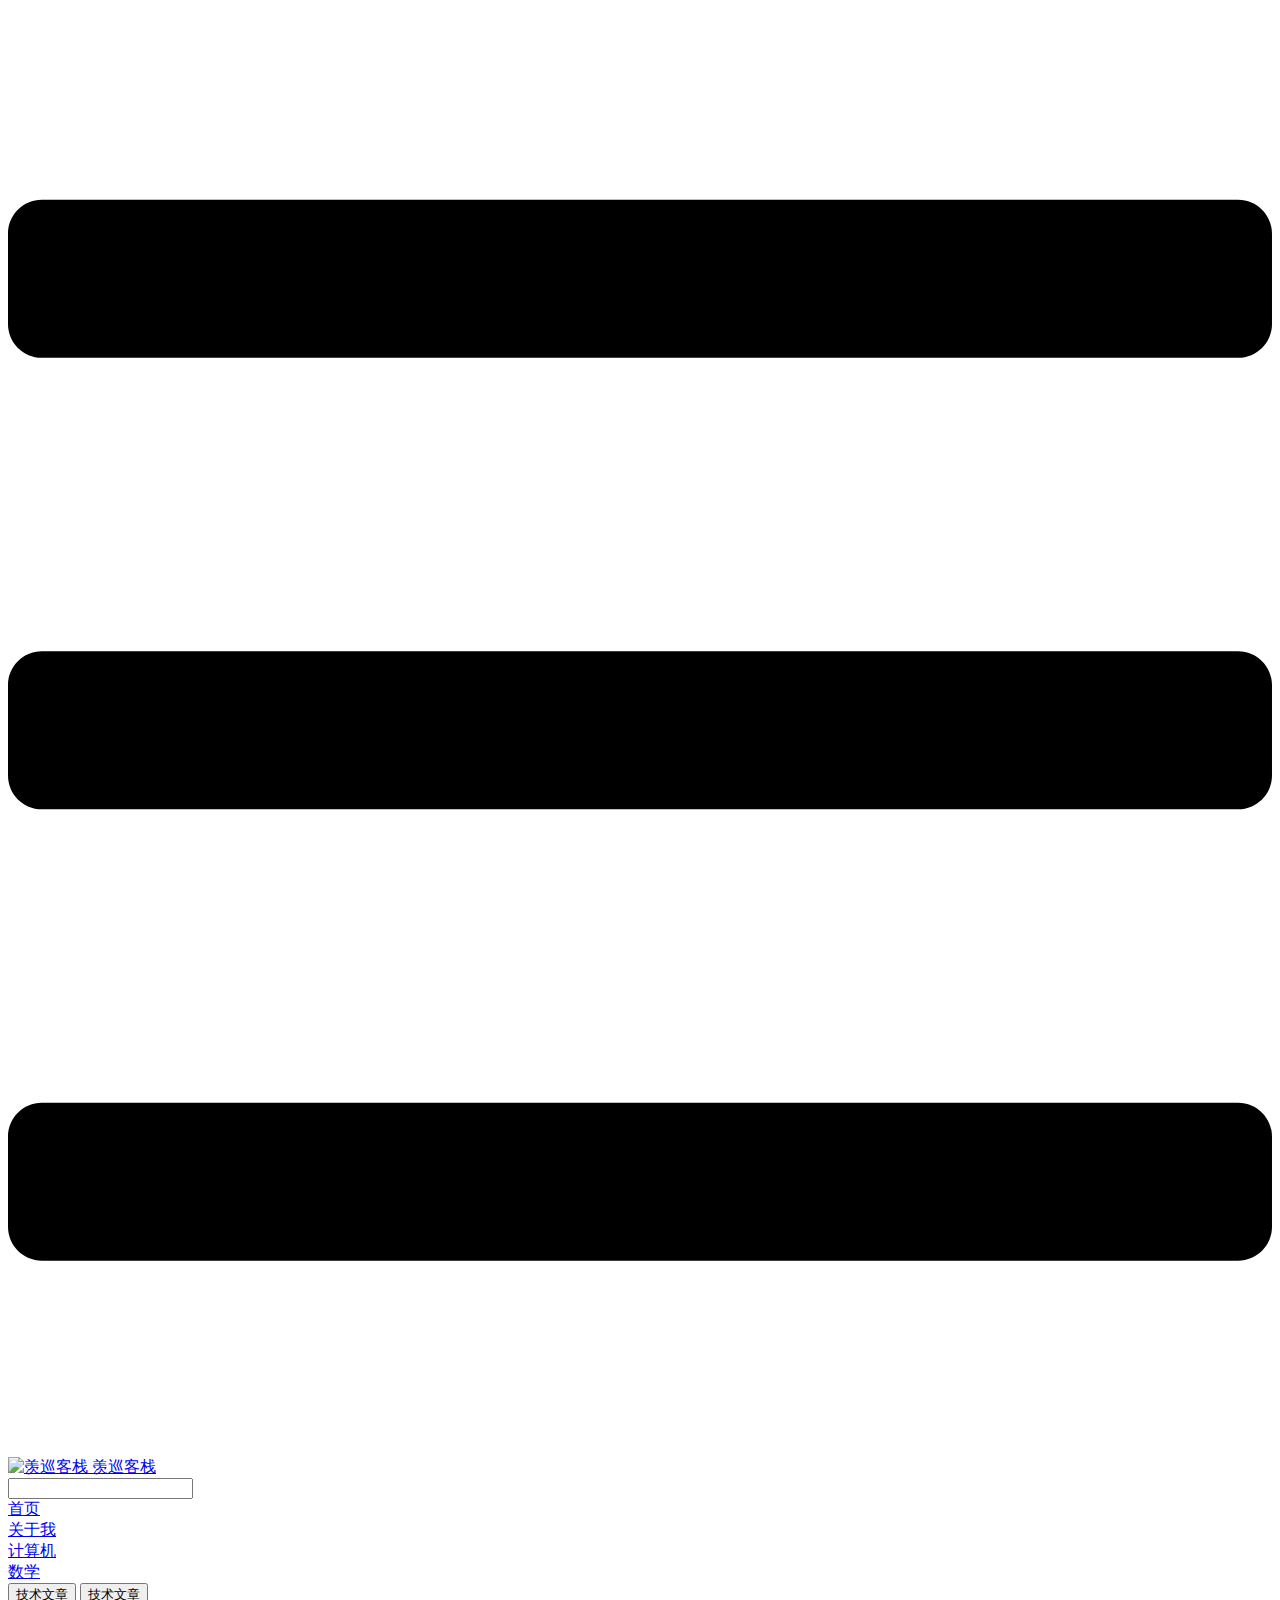
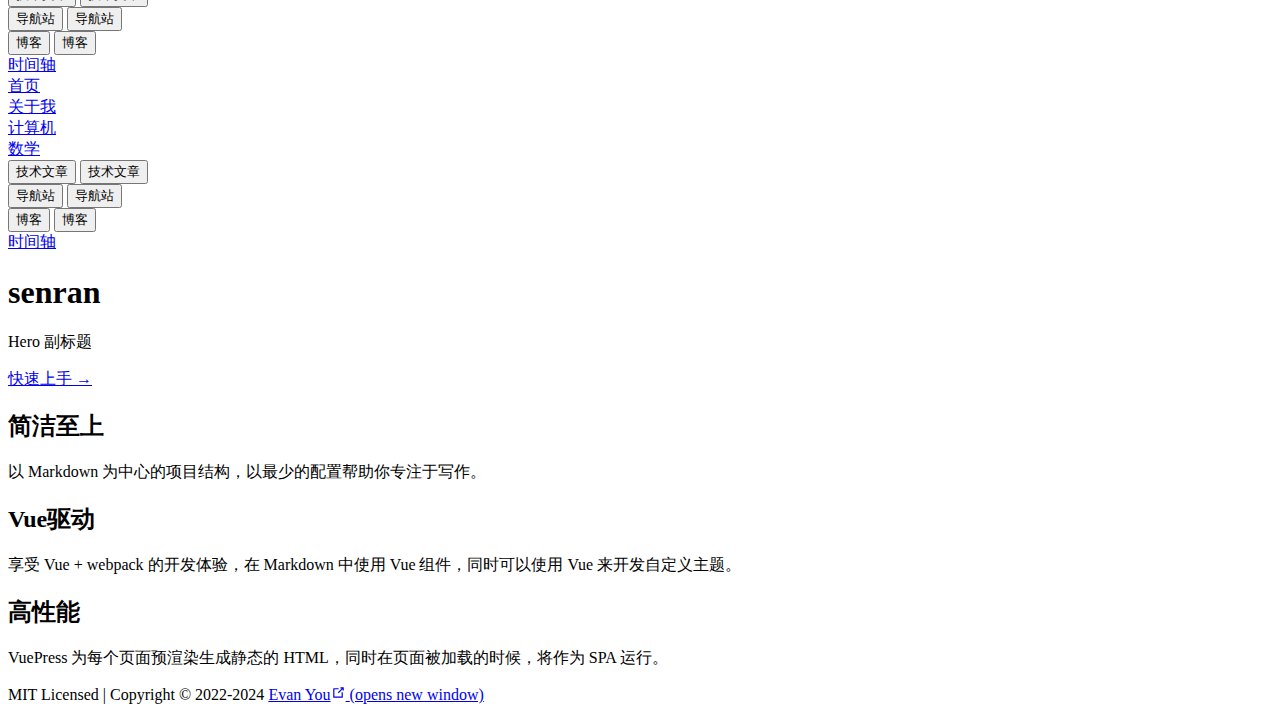
==== index.html @ 074d1aeb "deploy" ====
<!DOCTYPE html>
<html lang="en-US">
  <head>
    <meta charset="utf-8">
    <meta name="viewport" content="width=device-width,initial-scale=1">
    <title>羡巡客栈</title>
    <meta name="generator" content="VuePress 1.9.10">
    <link rel="icon" href="/github.io/assets/img/favicon_io/favicon.ico">
    <link rel="manifest" href="/github.io/manifest.json">
    <link rel="apple-touch-icon" href="/github.io/icons/apple-touch-icon-152x152.png">
    <link rel="mask-icon" href="/github.io/icons/safari-pinned-tab.svg" color="#3eaf7c">
    <link rel="stylesheet" href="/github.io/css/style.css">
    <script charset="utf-8" src="/github.io/js/custom.js"></script>
    <link rel="stylesheet" href="https://at.alicdn.com/t/font_3077305_pt8umhrn4k9.css">
    <meta name="description" content="想法+实践=梦想">
    <meta name="author" content="senran">
    <meta name="keywords" content="vuepress介绍，vuepress说明，senran">
    <meta name="theme-color" content="#3eaf7c">
    <meta name="apple-mobile-web-app-capable" content="yes">
    <meta name="apple-mobile-web-app-status-bar-style" content="black">
    <meta name="msapplication-TileImage" content="/icons/msapplication-icon-144x144.png">
    <meta name="msapplication-TileColor" content="#000000">
    <meta name="viewport" content="width=device-width,initial-scale=1,user-scalable=no">
    <meta name="robots" content="all">
    <meta name="referrer" content="no-referrer-when-downgrade">
    
    <link rel="preload" href="/github.io/assets/css/0.styles.cc2ab793.css" as="style"><link rel="preload" href="/github.io/assets/js/app.bc163c33.js" as="script"><link rel="preload" href="/github.io/assets/js/8.e7d0b915.js" as="script"><link rel="preload" href="/github.io/assets/js/1.a5b7b27f.js" as="script"><link rel="preload" href="/github.io/assets/js/27.82509093.js" as="script"><link rel="preload" href="/github.io/assets/js/25.697cf7aa.js" as="script"><link rel="preload" href="/github.io/assets/js/22.1df4690d.js" as="script"><link rel="prefetch" href="/github.io/assets/js/11.1f1179e9.js"><link rel="prefetch" href="/github.io/assets/js/12.f9e47bc9.js"><link rel="prefetch" href="/github.io/assets/js/13.b9829312.js"><link rel="prefetch" href="/github.io/assets/js/14.2f66d271.js"><link rel="prefetch" href="/github.io/assets/js/15.86ec0a88.js"><link rel="prefetch" href="/github.io/assets/js/16.124a600a.js"><link rel="prefetch" href="/github.io/assets/js/17.8614f9c8.js"><link rel="prefetch" href="/github.io/assets/js/18.0f2661f6.js"><link rel="prefetch" href="/github.io/assets/js/19.1ed563ff.js"><link rel="prefetch" href="/github.io/assets/js/2.1e46ec91.js"><link rel="prefetch" href="/github.io/assets/js/20.d0ca984a.js"><link rel="prefetch" href="/github.io/assets/js/21.fdb59f5f.js"><link rel="prefetch" href="/github.io/assets/js/23.8079ddb6.js"><link rel="prefetch" href="/github.io/assets/js/24.8234a7ae.js"><link rel="prefetch" href="/github.io/assets/js/26.6a10f5b2.js"><link rel="prefetch" href="/github.io/assets/js/28.c4aca446.js"><link rel="prefetch" href="/github.io/assets/js/29.db655d9f.js"><link rel="prefetch" href="/github.io/assets/js/3.d9f5cb60.js"><link rel="prefetch" href="/github.io/assets/js/30.2cf88f4c.js"><link rel="prefetch" href="/github.io/assets/js/31.5026041e.js"><link rel="prefetch" href="/github.io/assets/js/32.4d660c3e.js"><link rel="prefetch" href="/github.io/assets/js/33.0dd9fcd8.js"><link rel="prefetch" href="/github.io/assets/js/34.bd7bdc65.js"><link rel="prefetch" href="/github.io/assets/js/35.dd47c357.js"><link rel="prefetch" href="/github.io/assets/js/36.0baf9084.js"><link rel="prefetch" href="/github.io/assets/js/37.48ee9a91.js"><link rel="prefetch" href="/github.io/assets/js/4.af81d99d.js"><link rel="prefetch" href="/github.io/assets/js/5.fae6a00d.js"><link rel="prefetch" href="/github.io/assets/js/6.eb2a9840.js"><link rel="prefetch" href="/github.io/assets/js/7.b9dd6dac.js"><link rel="prefetch" href="/github.io/assets/js/vendors~docsearch.72eb81cf.js">
    <link rel="stylesheet" href="/github.io/assets/css/0.styles.cc2ab793.css">
  </head>
  <body>
    <div id="app" data-server-rendered="true"><div class="theme-container no-sidebar"><header class="navbar"><div class="sidebar-button"><svg xmlns="http://www.w3.org/2000/svg" aria-hidden="true" role="img" viewBox="0 0 448 512" class="icon"><path fill="currentColor" d="M436 124H12c-6.627 0-12-5.373-12-12V80c0-6.627 5.373-12 12-12h424c6.627 0 12 5.373 12 12v32c0 6.627-5.373 12-12 12zm0 160H12c-6.627 0-12-5.373-12-12v-32c0-6.627 5.373-12 12-12h424c6.627 0 12 5.373 12 12v32c0 6.627-5.373 12-12 12zm0 160H12c-6.627 0-12-5.373-12-12v-32c0-6.627 5.373-12 12-12h424c6.627 0 12 5.373 12 12v32c0 6.627-5.373 12-12 12z"></path></svg></div> <a href="/github.io/" aria-current="page" class="home-link router-link-exact-active router-link-active"><img src="/github.io/assets/img/logo3.png" alt="羡巡客栈" class="logo"> <span class="site-name can-hide">羡巡客栈</span></a> <div class="links"><div class="search-box"><input aria-label="Search" autocomplete="off" spellcheck="false" value=""> <!----></div> <nav class="nav-links can-hide"><div class="nav-item"><a href="/github.io/" aria-current="page" class="nav-link router-link-exact-active router-link-active">
  首页
</a></div><div class="nav-item"><a href="/github.io/gyw/" class="nav-link">
  关于我
</a></div><div class="nav-item"><a href="/github.io/about/" class="nav-link">
  计算机
</a></div><div class="nav-item"><a href="/github.io/about2/" class="nav-link">
  数学
</a></div><div class="nav-item"><div class="dropdown-wrapper"><button type="button" aria-label="技术文章" class="dropdown-title"><span class="title">技术文章</span> <span class="arrow down"></span></button> <button type="button" aria-label="技术文章" class="mobile-dropdown-title"><span class="title">技术文章</span> <span class="arrow right"></span></button> <ul class="nav-dropdown" style="display:none;"><li class="dropdown-item"><h4>
          博客插件
        </h4> <ul class="dropdown-subitem-wrapper"><li class="dropdown-subitem"><a href="/github.io/技术文章/博客插件/插件文章/" class="nav-link">
  用插件装饰你的博客
</a></li><li class="dropdown-subitem"><a href="/github.io/about/" class="nav-link">
  Guide
</a></li></ul></li><li class="dropdown-item"><h4>
          建站指南
        </h4> <ul class="dropdown-subitem-wrapper"><li class="dropdown-subitem"><a href="/github.io/技术文章/建站指南/pl/" class="nav-link">
  评论
</a></li><li class="dropdown-subitem"><a href="/github.io/技术文章/建站指南/senran03/" class="nav-link">
  建站教程
</a></li></ul></li></ul></div></div><div class="nav-item"><div class="dropdown-wrapper"><button type="button" aria-label="导航站" class="dropdown-title"><span class="title">导航站</span> <span class="arrow down"></span></button> <button type="button" aria-label="导航站" class="mobile-dropdown-title"><span class="title">导航站</span> <span class="arrow right"></span></button> <ul class="nav-dropdown" style="display:none;"><li class="dropdown-item"><!----> <a href="/github.io/导航站/guide/" class="nav-link">
  导航1
</a></li><li class="dropdown-item"><!----> <a href="/github.io/导航站/导航2/" class="nav-link">
  导航2
</a></li></ul></div></div><div class="nav-item"><div class="dropdown-wrapper"><button type="button" aria-label="博客" class="dropdown-title"><span class="title">博客</span> <span class="arrow down"></span></button> <button type="button" aria-label="博客" class="mobile-dropdown-title"><span class="title">博客</span> <span class="arrow right"></span></button> <ul class="nav-dropdown" style="display:none;"><li class="dropdown-item"><!----> <a href="https://qm.qq.com/cgi-bin/qm/qr?k=V9hnXP0RBAjdSstL4jLnvPbcIppuTJ4R&amp;noverify=0&amp;personal_qrcode_source=3" target="_blank" rel="noopener noreferrer" class="nav-link external">
  腾讯
  <span><svg xmlns="http://www.w3.org/2000/svg" aria-hidden="true" focusable="false" x="0px" y="0px" viewBox="0 0 100 100" width="15" height="15" class="icon outbound"><path fill="currentColor" d="M18.8,85.1h56l0,0c2.2,0,4-1.8,4-4v-32h-8v28h-48v-48h28v-8h-32l0,0c-2.2,0-4,1.8-4,4v56C14.8,83.3,16.6,85.1,18.8,85.1z"></path> <polygon fill="currentColor" points="45.7,48.7 51.3,54.3 77.2,28.5 77.2,37.2 85.2,37.2 85.2,14.9 62.8,14.9 62.8,22.9 71.5,22.9"></polygon></svg> <span class="sr-only">(opens new window)</span></span></a></li><li class="dropdown-item"><!----> <a href="https://space.bilibili.com/403886936?spm_id_from=333.337.0.0" target="_blank" rel="noopener noreferrer" class="nav-link external">
  B站
  <span><svg xmlns="http://www.w3.org/2000/svg" aria-hidden="true" focusable="false" x="0px" y="0px" viewBox="0 0 100 100" width="15" height="15" class="icon outbound"><path fill="currentColor" d="M18.8,85.1h56l0,0c2.2,0,4-1.8,4-4v-32h-8v28h-48v-48h28v-8h-32l0,0c-2.2,0-4,1.8-4,4v56C14.8,83.3,16.6,85.1,18.8,85.1z"></path> <polygon fill="currentColor" points="45.7,48.7 51.3,54.3 77.2,28.5 77.2,37.2 85.2,37.2 85.2,14.9 62.8,14.9 62.8,22.9 71.5,22.9"></polygon></svg> <span class="sr-only">(opens new window)</span></span></a></li><li class="dropdown-item"><!----> <a href="https://senran110.github.io/" target="_blank" rel="noopener noreferrer" class="nav-link external">
  羡巡客栈主页
  <span><svg xmlns="http://www.w3.org/2000/svg" aria-hidden="true" focusable="false" x="0px" y="0px" viewBox="0 0 100 100" width="15" height="15" class="icon outbound"><path fill="currentColor" d="M18.8,85.1h56l0,0c2.2,0,4-1.8,4-4v-32h-8v28h-48v-48h28v-8h-32l0,0c-2.2,0-4,1.8-4,4v56C14.8,83.3,16.6,85.1,18.8,85.1z"></path> <polygon fill="currentColor" points="45.7,48.7 51.3,54.3 77.2,28.5 77.2,37.2 85.2,37.2 85.2,14.9 62.8,14.9 62.8,22.9 71.5,22.9"></polygon></svg> <span class="sr-only">(opens new window)</span></span></a></li></ul></div></div><div class="nav-item"><a href="/github.io/timeline/" class="nav-link">
  时间轴
</a></div> <!----></nav></div></header> <div class="sidebar-mask"></div> <aside class="sidebar"><nav class="nav-links"><div class="nav-item"><a href="/github.io/" aria-current="page" class="nav-link router-link-exact-active router-link-active">
  首页
</a></div><div class="nav-item"><a href="/github.io/gyw/" class="nav-link">
  关于我
</a></div><div class="nav-item"><a href="/github.io/about/" class="nav-link">
  计算机
</a></div><div class="nav-item"><a href="/github.io/about2/" class="nav-link">
  数学
</a></div><div class="nav-item"><div class="dropdown-wrapper"><button type="button" aria-label="技术文章" class="dropdown-title"><span class="title">技术文章</span> <span class="arrow down"></span></button> <button type="button" aria-label="技术文章" class="mobile-dropdown-title"><span class="title">技术文章</span> <span class="arrow right"></span></button> <ul class="nav-dropdown" style="display:none;"><li class="dropdown-item"><h4>
          博客插件
        </h4> <ul class="dropdown-subitem-wrapper"><li class="dropdown-subitem"><a href="/github.io/技术文章/博客插件/插件文章/" class="nav-link">
  用插件装饰你的博客
</a></li><li class="dropdown-subitem"><a href="/github.io/about/" class="nav-link">
  Guide
</a></li></ul></li><li class="dropdown-item"><h4>
          建站指南
        </h4> <ul class="dropdown-subitem-wrapper"><li class="dropdown-subitem"><a href="/github.io/技术文章/建站指南/pl/" class="nav-link">
  评论
</a></li><li class="dropdown-subitem"><a href="/github.io/技术文章/建站指南/senran03/" class="nav-link">
  建站教程
</a></li></ul></li></ul></div></div><div class="nav-item"><div class="dropdown-wrapper"><button type="button" aria-label="导航站" class="dropdown-title"><span class="title">导航站</span> <span class="arrow down"></span></button> <button type="button" aria-label="导航站" class="mobile-dropdown-title"><span class="title">导航站</span> <span class="arrow right"></span></button> <ul class="nav-dropdown" style="display:none;"><li class="dropdown-item"><!----> <a href="/github.io/导航站/guide/" class="nav-link">
  导航1
</a></li><li class="dropdown-item"><!----> <a href="/github.io/导航站/导航2/" class="nav-link">
  导航2
</a></li></ul></div></div><div class="nav-item"><div class="dropdown-wrapper"><button type="button" aria-label="博客" class="dropdown-title"><span class="title">博客</span> <span class="arrow down"></span></button> <button type="button" aria-label="博客" class="mobile-dropdown-title"><span class="title">博客</span> <span class="arrow right"></span></button> <ul class="nav-dropdown" style="display:none;"><li class="dropdown-item"><!----> <a href="https://qm.qq.com/cgi-bin/qm/qr?k=V9hnXP0RBAjdSstL4jLnvPbcIppuTJ4R&amp;noverify=0&amp;personal_qrcode_source=3" target="_blank" rel="noopener noreferrer" class="nav-link external">
  腾讯
  <span><svg xmlns="http://www.w3.org/2000/svg" aria-hidden="true" focusable="false" x="0px" y="0px" viewBox="0 0 100 100" width="15" height="15" class="icon outbound"><path fill="currentColor" d="M18.8,85.1h56l0,0c2.2,0,4-1.8,4-4v-32h-8v28h-48v-48h28v-8h-32l0,0c-2.2,0-4,1.8-4,4v56C14.8,83.3,16.6,85.1,18.8,85.1z"></path> <polygon fill="currentColor" points="45.7,48.7 51.3,54.3 77.2,28.5 77.2,37.2 85.2,37.2 85.2,14.9 62.8,14.9 62.8,22.9 71.5,22.9"></polygon></svg> <span class="sr-only">(opens new window)</span></span></a></li><li class="dropdown-item"><!----> <a href="https://space.bilibili.com/403886936?spm_id_from=333.337.0.0" target="_blank" rel="noopener noreferrer" class="nav-link external">
  B站
  <span><svg xmlns="http://www.w3.org/2000/svg" aria-hidden="true" focusable="false" x="0px" y="0px" viewBox="0 0 100 100" width="15" height="15" class="icon outbound"><path fill="currentColor" d="M18.8,85.1h56l0,0c2.2,0,4-1.8,4-4v-32h-8v28h-48v-48h28v-8h-32l0,0c-2.2,0-4,1.8-4,4v56C14.8,83.3,16.6,85.1,18.8,85.1z"></path> <polygon fill="currentColor" points="45.7,48.7 51.3,54.3 77.2,28.5 77.2,37.2 85.2,37.2 85.2,14.9 62.8,14.9 62.8,22.9 71.5,22.9"></polygon></svg> <span class="sr-only">(opens new window)</span></span></a></li><li class="dropdown-item"><!----> <a href="https://senran110.github.io/" target="_blank" rel="noopener noreferrer" class="nav-link external">
  羡巡客栈主页
  <span><svg xmlns="http://www.w3.org/2000/svg" aria-hidden="true" focusable="false" x="0px" y="0px" viewBox="0 0 100 100" width="15" height="15" class="icon outbound"><path fill="currentColor" d="M18.8,85.1h56l0,0c2.2,0,4-1.8,4-4v-32h-8v28h-48v-48h28v-8h-32l0,0c-2.2,0-4,1.8-4,4v56C14.8,83.3,16.6,85.1,18.8,85.1z"></path> <polygon fill="currentColor" points="45.7,48.7 51.3,54.3 77.2,28.5 77.2,37.2 85.2,37.2 85.2,14.9 62.8,14.9 62.8,22.9 71.5,22.9"></polygon></svg> <span class="sr-only">(opens new window)</span></span></a></li></ul></div></div><div class="nav-item"><a href="/github.io/timeline/" class="nav-link">
  时间轴
</a></div> <!----></nav>  <!----> </aside> <main aria-labelledby="main-title" class="home"><header class="hero"><!----> <h1 id="main-title">
      senran
    </h1> <p class="description">
      Hero 副标题
    </p> <p class="action"><a href="/github.io/zh/guide/" class="nav-link action-button">
  快速上手 →
</a></p></header> <div class="features"><div class="feature"><h2>简洁至上</h2> <p>以 Markdown 为中心的项目结构，以最少的配置帮助你专注于写作。</p></div><div class="feature"><h2>Vue驱动</h2> <p>享受 Vue + webpack 的开发体验，在 Markdown 中使用 Vue 组件，同时可以使用 Vue 来开发自定义主题。</p></div><div class="feature"><h2>高性能</h2> <p>VuePress 为每个页面预渲染生成静态的 HTML，同时在页面被加载的时候，将作为 SPA 运行。</p></div></div> <div class="theme-default-content custom content__default"></div> <div class="footer content__footer"><p>MIT Licensed | Copyright © 2022-2024 <a href="https://github.com/yyx990803" target="_blank" rel="noopener noreferrer">Evan You<span><svg xmlns="http://www.w3.org/2000/svg" aria-hidden="true" focusable="false" x="0px" y="0px" viewBox="0 0 100 100" width="15" height="15" class="icon outbound"><path fill="currentColor" d="M18.8,85.1h56l0,0c2.2,0,4-1.8,4-4v-32h-8v28h-48v-48h28v-8h-32l0,0c-2.2,0-4,1.8-4,4v56C14.8,83.3,16.6,85.1,18.8,85.1z"></path> <polygon fill="currentColor" points="45.7,48.7 51.3,54.3 77.2,28.5 77.2,37.2 85.2,37.2 85.2,14.9 62.8,14.9 62.8,22.9 71.5,22.9"></polygon></svg> <span class="sr-only">(opens new window)</span></span></a></p></div></main></div><div class="global-ui"><div></div><BlockToggle></BlockToggle><GlobalTip></GlobalTip><Twikoo></Twikoo><Fantasy></Fantasy><!----><!----></div></div>
    <script src="/github.io/assets/js/app.bc163c33.js" defer></script><script src="/github.io/assets/js/8.e7d0b915.js" defer></script><script src="/github.io/assets/js/1.a5b7b27f.js" defer></script><script src="/github.io/assets/js/27.82509093.js" defer></script><script src="/github.io/assets/js/25.697cf7aa.js" defer></script><script src="/github.io/assets/js/22.1df4690d.js" defer></script>
  </body>
</html>
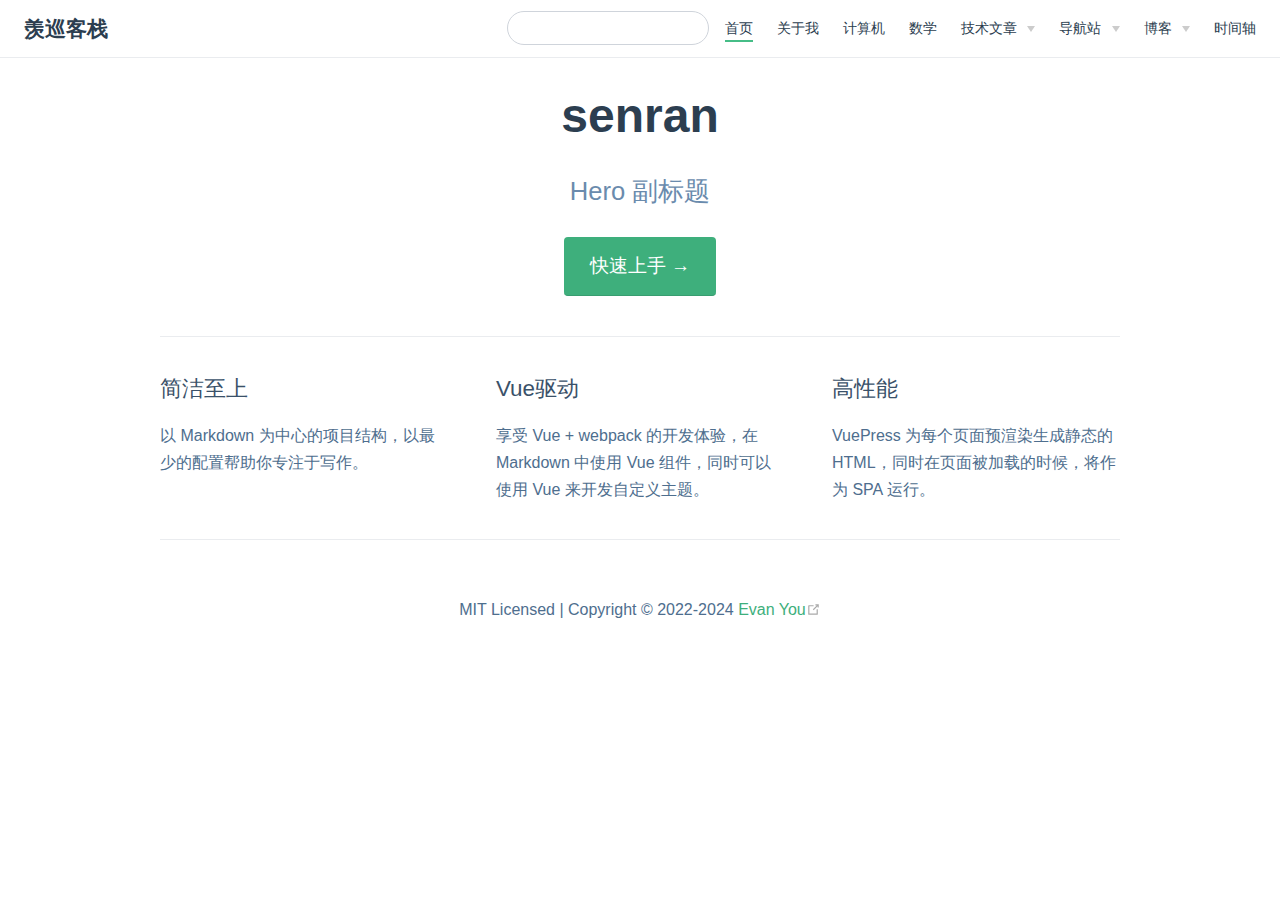
==== commit 54a68239: "deploy" ====
--- a/index.html
+++ b/index.html
@@ -5,12 +5,12 @@
     <meta name="viewport" content="width=device-width,initial-scale=1">
     <title>羡巡客栈</title>
     <meta name="generator" content="VuePress 1.9.10">
-    <link rel="icon" href="/github.io/assets/img/favicon_io/favicon.ico">
-    <link rel="manifest" href="/github.io/manifest.json">
-    <link rel="apple-touch-icon" href="/github.io/icons/apple-touch-icon-152x152.png">
-    <link rel="mask-icon" href="/github.io/icons/safari-pinned-tab.svg" color="#3eaf7c">
-    <link rel="stylesheet" href="/github.io/css/style.css">
-    <script charset="utf-8" src="/github.io/js/custom.js"></script>
+    <link rel="icon" href="/assets/img/favicon_io/favicon.ico">
+    <link rel="manifest" href="/manifest.json">
+    <link rel="apple-touch-icon" href="/icons/apple-touch-icon-152x152.png">
+    <link rel="mask-icon" href="/icons/safari-pinned-tab.svg" color="#3eaf7c">
+    <link rel="stylesheet" href="/css/style.css">
+    <script charset="utf-8" src="/js/custom.js"></script>
     <link rel="stylesheet" href="https://at.alicdn.com/t/font_3077305_pt8umhrn4k9.css">
     <meta name="description" content="想法+实践=梦想">
     <meta name="author" content="senran">
@@ -24,33 +24,33 @@
     <meta name="robots" content="all">
     <meta name="referrer" content="no-referrer-when-downgrade">
     
-    <link rel="preload" href="/github.io/assets/css/0.styles.cc2ab793.css" as="style"><link rel="preload" href="/github.io/assets/js/app.bc163c33.js" as="script"><link rel="preload" href="/github.io/assets/js/8.e7d0b915.js" as="script"><link rel="preload" href="/github.io/assets/js/1.a5b7b27f.js" as="script"><link rel="preload" href="/github.io/assets/js/27.82509093.js" as="script"><link rel="preload" href="/github.io/assets/js/25.697cf7aa.js" as="script"><link rel="preload" href="/github.io/assets/js/22.1df4690d.js" as="script"><link rel="prefetch" href="/github.io/assets/js/11.1f1179e9.js"><link rel="prefetch" href="/github.io/assets/js/12.f9e47bc9.js"><link rel="prefetch" href="/github.io/assets/js/13.b9829312.js"><link rel="prefetch" href="/github.io/assets/js/14.2f66d271.js"><link rel="prefetch" href="/github.io/assets/js/15.86ec0a88.js"><link rel="prefetch" href="/github.io/assets/js/16.124a600a.js"><link rel="prefetch" href="/github.io/assets/js/17.8614f9c8.js"><link rel="prefetch" href="/github.io/assets/js/18.0f2661f6.js"><link rel="prefetch" href="/github.io/assets/js/19.1ed563ff.js"><link rel="prefetch" href="/github.io/assets/js/2.1e46ec91.js"><link rel="prefetch" href="/github.io/assets/js/20.d0ca984a.js"><link rel="prefetch" href="/github.io/assets/js/21.fdb59f5f.js"><link rel="prefetch" href="/github.io/assets/js/23.8079ddb6.js"><link rel="prefetch" href="/github.io/assets/js/24.8234a7ae.js"><link rel="prefetch" href="/github.io/assets/js/26.6a10f5b2.js"><link rel="prefetch" href="/github.io/assets/js/28.c4aca446.js"><link rel="prefetch" href="/github.io/assets/js/29.db655d9f.js"><link rel="prefetch" href="/github.io/assets/js/3.d9f5cb60.js"><link rel="prefetch" href="/github.io/assets/js/30.2cf88f4c.js"><link rel="prefetch" href="/github.io/assets/js/31.5026041e.js"><link rel="prefetch" href="/github.io/assets/js/32.4d660c3e.js"><link rel="prefetch" href="/github.io/assets/js/33.0dd9fcd8.js"><link rel="prefetch" href="/github.io/assets/js/34.bd7bdc65.js"><link rel="prefetch" href="/github.io/assets/js/35.dd47c357.js"><link rel="prefetch" href="/github.io/assets/js/36.0baf9084.js"><link rel="prefetch" href="/github.io/assets/js/37.48ee9a91.js"><link rel="prefetch" href="/github.io/assets/js/4.af81d99d.js"><link rel="prefetch" href="/github.io/assets/js/5.fae6a00d.js"><link rel="prefetch" href="/github.io/assets/js/6.eb2a9840.js"><link rel="prefetch" href="/github.io/assets/js/7.b9dd6dac.js"><link rel="prefetch" href="/github.io/assets/js/vendors~docsearch.72eb81cf.js">
-    <link rel="stylesheet" href="/github.io/assets/css/0.styles.cc2ab793.css">
+    <link rel="preload" href="/assets/css/0.styles.33e7aebc.css" as="style"><link rel="preload" href="/assets/js/app.984d8caf.js" as="script"><link rel="preload" href="/assets/js/8.e7d0b915.js" as="script"><link rel="preload" href="/assets/js/1.a5b7b27f.js" as="script"><link rel="preload" href="/assets/js/27.82509093.js" as="script"><link rel="preload" href="/assets/js/25.697cf7aa.js" as="script"><link rel="preload" href="/assets/js/22.1df4690d.js" as="script"><link rel="prefetch" href="/assets/js/11.1f1179e9.js"><link rel="prefetch" href="/assets/js/12.f9e47bc9.js"><link rel="prefetch" href="/assets/js/13.b9829312.js"><link rel="prefetch" href="/assets/js/14.2f66d271.js"><link rel="prefetch" href="/assets/js/15.86ec0a88.js"><link rel="prefetch" href="/assets/js/16.124a600a.js"><link rel="prefetch" href="/assets/js/17.8614f9c8.js"><link rel="prefetch" href="/assets/js/18.0f2661f6.js"><link rel="prefetch" href="/assets/js/19.1ed563ff.js"><link rel="prefetch" href="/assets/js/2.1e46ec91.js"><link rel="prefetch" href="/assets/js/20.d0ca984a.js"><link rel="prefetch" href="/assets/js/21.fdb59f5f.js"><link rel="prefetch" href="/assets/js/23.8079ddb6.js"><link rel="prefetch" href="/assets/js/24.8234a7ae.js"><link rel="prefetch" href="/assets/js/26.6a10f5b2.js"><link rel="prefetch" href="/assets/js/28.95b64f7f.js"><link rel="prefetch" href="/assets/js/29.0c1e243b.js"><link rel="prefetch" href="/assets/js/3.d9f5cb60.js"><link rel="prefetch" href="/assets/js/30.2cf88f4c.js"><link rel="prefetch" href="/assets/js/31.93b85a52.js"><link rel="prefetch" href="/assets/js/32.61ba0522.js"><link rel="prefetch" href="/assets/js/33.cf58f6bf.js"><link rel="prefetch" href="/assets/js/34.bd7bdc65.js"><link rel="prefetch" href="/assets/js/35.dd47c357.js"><link rel="prefetch" href="/assets/js/36.0baf9084.js"><link rel="prefetch" href="/assets/js/37.48ee9a91.js"><link rel="prefetch" href="/assets/js/4.af81d99d.js"><link rel="prefetch" href="/assets/js/5.fae6a00d.js"><link rel="prefetch" href="/assets/js/6.eb2a9840.js"><link rel="prefetch" href="/assets/js/7.b9dd6dac.js"><link rel="prefetch" href="/assets/js/vendors~docsearch.72eb81cf.js">
+    <link rel="stylesheet" href="/assets/css/0.styles.33e7aebc.css">
   </head>
   <body>
-    <div id="app" data-server-rendered="true"><div class="theme-container no-sidebar"><header class="navbar"><div class="sidebar-button"><svg xmlns="http://www.w3.org/2000/svg" aria-hidden="true" role="img" viewBox="0 0 448 512" class="icon"><path fill="currentColor" d="M436 124H12c-6.627 0-12-5.373-12-12V80c0-6.627 5.373-12 12-12h424c6.627 0 12 5.373 12 12v32c0 6.627-5.373 12-12 12zm0 160H12c-6.627 0-12-5.373-12-12v-32c0-6.627 5.373-12 12-12h424c6.627 0 12 5.373 12 12v32c0 6.627-5.373 12-12 12zm0 160H12c-6.627 0-12-5.373-12-12v-32c0-6.627 5.373-12 12-12h424c6.627 0 12 5.373 12 12v32c0 6.627-5.373 12-12 12z"></path></svg></div> <a href="/github.io/" aria-current="page" class="home-link router-link-exact-active router-link-active"><img src="/github.io/assets/img/logo3.png" alt="羡巡客栈" class="logo"> <span class="site-name can-hide">羡巡客栈</span></a> <div class="links"><div class="search-box"><input aria-label="Search" autocomplete="off" spellcheck="false" value=""> <!----></div> <nav class="nav-links can-hide"><div class="nav-item"><a href="/github.io/" aria-current="page" class="nav-link router-link-exact-active router-link-active">
+    <div id="app" data-server-rendered="true"><div class="theme-container no-sidebar"><header class="navbar"><div class="sidebar-button"><svg xmlns="http://www.w3.org/2000/svg" aria-hidden="true" role="img" viewBox="0 0 448 512" class="icon"><path fill="currentColor" d="M436 124H12c-6.627 0-12-5.373-12-12V80c0-6.627 5.373-12 12-12h424c6.627 0 12 5.373 12 12v32c0 6.627-5.373 12-12 12zm0 160H12c-6.627 0-12-5.373-12-12v-32c0-6.627 5.373-12 12-12h424c6.627 0 12 5.373 12 12v32c0 6.627-5.373 12-12 12zm0 160H12c-6.627 0-12-5.373-12-12v-32c0-6.627 5.373-12 12-12h424c6.627 0 12 5.373 12 12v32c0 6.627-5.373 12-12 12z"></path></svg></div> <a href="/" aria-current="page" class="home-link router-link-exact-active router-link-active"><!----> <span class="site-name">羡巡客栈</span></a> <div class="links"><div class="search-box"><input aria-label="Search" autocomplete="off" spellcheck="false" value=""> <!----></div> <nav class="nav-links can-hide"><div class="nav-item"><a href="/" aria-current="page" class="nav-link router-link-exact-active router-link-active">
   首页
-</a></div><div class="nav-item"><a href="/github.io/gyw/" class="nav-link">
+</a></div><div class="nav-item"><a href="/gyw/" class="nav-link">
   关于我
-</a></div><div class="nav-item"><a href="/github.io/about/" class="nav-link">
+</a></div><div class="nav-item"><a href="/about/" class="nav-link">
   计算机
-</a></div><div class="nav-item"><a href="/github.io/about2/" class="nav-link">
+</a></div><div class="nav-item"><a href="/about2/" class="nav-link">
   数学
 </a></div><div class="nav-item"><div class="dropdown-wrapper"><button type="button" aria-label="技术文章" class="dropdown-title"><span class="title">技术文章</span> <span class="arrow down"></span></button> <button type="button" aria-label="技术文章" class="mobile-dropdown-title"><span class="title">技术文章</span> <span class="arrow right"></span></button> <ul class="nav-dropdown" style="display:none;"><li class="dropdown-item"><h4>
           博客插件
-        </h4> <ul class="dropdown-subitem-wrapper"><li class="dropdown-subitem"><a href="/github.io/技术文章/博客插件/插件文章/" class="nav-link">
+        </h4> <ul class="dropdown-subitem-wrapper"><li class="dropdown-subitem"><a href="/技术文章/博客插件/插件文章/" class="nav-link">
   用插件装饰你的博客
-</a></li><li class="dropdown-subitem"><a href="/github.io/about/" class="nav-link">
+</a></li><li class="dropdown-subitem"><a href="/about/" class="nav-link">
   Guide
 </a></li></ul></li><li class="dropdown-item"><h4>
           建站指南
-        </h4> <ul class="dropdown-subitem-wrapper"><li class="dropdown-subitem"><a href="/github.io/技术文章/建站指南/pl/" class="nav-link">
+        </h4> <ul class="dropdown-subitem-wrapper"><li class="dropdown-subitem"><a href="/技术文章/建站指南/pl/" class="nav-link">
   评论
-</a></li><li class="dropdown-subitem"><a href="/github.io/技术文章/建站指南/senran03/" class="nav-link">
+</a></li><li class="dropdown-subitem"><a href="/技术文章/建站指南/senran03/" class="nav-link">
   建站教程
-</a></li></ul></li></ul></div></div><div class="nav-item"><div class="dropdown-wrapper"><button type="button" aria-label="导航站" class="dropdown-title"><span class="title">导航站</span> <span class="arrow down"></span></button> <button type="button" aria-label="导航站" class="mobile-dropdown-title"><span class="title">导航站</span> <span class="arrow right"></span></button> <ul class="nav-dropdown" style="display:none;"><li class="dropdown-item"><!----> <a href="/github.io/导航站/guide/" class="nav-link">
+</a></li></ul></li></ul></div></div><div class="nav-item"><div class="dropdown-wrapper"><button type="button" aria-label="导航站" class="dropdown-title"><span class="title">导航站</span> <span class="arrow down"></span></button> <button type="button" aria-label="导航站" class="mobile-dropdown-title"><span class="title">导航站</span> <span class="arrow right"></span></button> <ul class="nav-dropdown" style="display:none;"><li class="dropdown-item"><!----> <a href="/导航站/guide/" class="nav-link">
   导航1
-</a></li><li class="dropdown-item"><!----> <a href="/github.io/导航站/导航2/" class="nav-link">
+</a></li><li class="dropdown-item"><!----> <a href="/导航站/导航2/" class="nav-link">
   导航2
 </a></li></ul></div></div><div class="nav-item"><div class="dropdown-wrapper"><button type="button" aria-label="博客" class="dropdown-title"><span class="title">博客</span> <span class="arrow down"></span></button> <button type="button" aria-label="博客" class="mobile-dropdown-title"><span class="title">博客</span> <span class="arrow right"></span></button> <ul class="nav-dropdown" style="display:none;"><li class="dropdown-item"><!----> <a href="https://qm.qq.com/cgi-bin/qm/qr?k=V9hnXP0RBAjdSstL4jLnvPbcIppuTJ4R&amp;noverify=0&amp;personal_qrcode_source=3" target="_blank" rel="noopener noreferrer" class="nav-link external">
   腾讯
@@ -58,31 +58,31 @@
   B站
   <span><svg xmlns="http://www.w3.org/2000/svg" aria-hidden="true" focusable="false" x="0px" y="0px" viewBox="0 0 100 100" width="15" height="15" class="icon outbound"><path fill="currentColor" d="M18.8,85.1h56l0,0c2.2,0,4-1.8,4-4v-32h-8v28h-48v-48h28v-8h-32l0,0c-2.2,0-4,1.8-4,4v56C14.8,83.3,16.6,85.1,18.8,85.1z"></path> <polygon fill="currentColor" points="45.7,48.7 51.3,54.3 77.2,28.5 77.2,37.2 85.2,37.2 85.2,14.9 62.8,14.9 62.8,22.9 71.5,22.9"></polygon></svg> <span class="sr-only">(opens new window)</span></span></a></li><li class="dropdown-item"><!----> <a href="https://senran110.github.io/" target="_blank" rel="noopener noreferrer" class="nav-link external">
   羡巡客栈主页
-  <span><svg xmlns="http://www.w3.org/2000/svg" aria-hidden="true" focusable="false" x="0px" y="0px" viewBox="0 0 100 100" width="15" height="15" class="icon outbound"><path fill="currentColor" d="M18.8,85.1h56l0,0c2.2,0,4-1.8,4-4v-32h-8v28h-48v-48h28v-8h-32l0,0c-2.2,0-4,1.8-4,4v56C14.8,83.3,16.6,85.1,18.8,85.1z"></path> <polygon fill="currentColor" points="45.7,48.7 51.3,54.3 77.2,28.5 77.2,37.2 85.2,37.2 85.2,14.9 62.8,14.9 62.8,22.9 71.5,22.9"></polygon></svg> <span class="sr-only">(opens new window)</span></span></a></li></ul></div></div><div class="nav-item"><a href="/github.io/timeline/" class="nav-link">
+  <span><svg xmlns="http://www.w3.org/2000/svg" aria-hidden="true" focusable="false" x="0px" y="0px" viewBox="0 0 100 100" width="15" height="15" class="icon outbound"><path fill="currentColor" d="M18.8,85.1h56l0,0c2.2,0,4-1.8,4-4v-32h-8v28h-48v-48h28v-8h-32l0,0c-2.2,0-4,1.8-4,4v56C14.8,83.3,16.6,85.1,18.8,85.1z"></path> <polygon fill="currentColor" points="45.7,48.7 51.3,54.3 77.2,28.5 77.2,37.2 85.2,37.2 85.2,14.9 62.8,14.9 62.8,22.9 71.5,22.9"></polygon></svg> <span class="sr-only">(opens new window)</span></span></a></li></ul></div></div><div class="nav-item"><a href="/timeline/" class="nav-link">
   时间轴
-</a></div> <!----></nav></div></header> <div class="sidebar-mask"></div> <aside class="sidebar"><nav class="nav-links"><div class="nav-item"><a href="/github.io/" aria-current="page" class="nav-link router-link-exact-active router-link-active">
+</a></div> <!----></nav></div></header> <div class="sidebar-mask"></div> <aside class="sidebar"><nav class="nav-links"><div class="nav-item"><a href="/" aria-current="page" class="nav-link router-link-exact-active router-link-active">
   首页
-</a></div><div class="nav-item"><a href="/github.io/gyw/" class="nav-link">
+</a></div><div class="nav-item"><a href="/gyw/" class="nav-link">
   关于我
-</a></div><div class="nav-item"><a href="/github.io/about/" class="nav-link">
+</a></div><div class="nav-item"><a href="/about/" class="nav-link">
   计算机
-</a></div><div class="nav-item"><a href="/github.io/about2/" class="nav-link">
+</a></div><div class="nav-item"><a href="/about2/" class="nav-link">
   数学
 </a></div><div class="nav-item"><div class="dropdown-wrapper"><button type="button" aria-label="技术文章" class="dropdown-title"><span class="title">技术文章</span> <span class="arrow down"></span></button> <button type="button" aria-label="技术文章" class="mobile-dropdown-title"><span class="title">技术文章</span> <span class="arrow right"></span></button> <ul class="nav-dropdown" style="display:none;"><li class="dropdown-item"><h4>
           博客插件
-        </h4> <ul class="dropdown-subitem-wrapper"><li class="dropdown-subitem"><a href="/github.io/技术文章/博客插件/插件文章/" class="nav-link">
+        </h4> <ul class="dropdown-subitem-wrapper"><li class="dropdown-subitem"><a href="/技术文章/博客插件/插件文章/" class="nav-link">
   用插件装饰你的博客
-</a></li><li class="dropdown-subitem"><a href="/github.io/about/" class="nav-link">
+</a></li><li class="dropdown-subitem"><a href="/about/" class="nav-link">
   Guide
 </a></li></ul></li><li class="dropdown-item"><h4>
           建站指南
-        </h4> <ul class="dropdown-subitem-wrapper"><li class="dropdown-subitem"><a href="/github.io/技术文章/建站指南/pl/" class="nav-link">
+        </h4> <ul class="dropdown-subitem-wrapper"><li class="dropdown-subitem"><a href="/技术文章/建站指南/pl/" class="nav-link">
   评论
-</a></li><li class="dropdown-subitem"><a href="/github.io/技术文章/建站指南/senran03/" class="nav-link">
+</a></li><li class="dropdown-subitem"><a href="/技术文章/建站指南/senran03/" class="nav-link">
   建站教程
-</a></li></ul></li></ul></div></div><div class="nav-item"><div class="dropdown-wrapper"><button type="button" aria-label="导航站" class="dropdown-title"><span class="title">导航站</span> <span class="arrow down"></span></button> <button type="button" aria-label="导航站" class="mobile-dropdown-title"><span class="title">导航站</span> <span class="arrow right"></span></button> <ul class="nav-dropdown" style="display:none;"><li class="dropdown-item"><!----> <a href="/github.io/导航站/guide/" class="nav-link">
+</a></li></ul></li></ul></div></div><div class="nav-item"><div class="dropdown-wrapper"><button type="button" aria-label="导航站" class="dropdown-title"><span class="title">导航站</span> <span class="arrow down"></span></button> <button type="button" aria-label="导航站" class="mobile-dropdown-title"><span class="title">导航站</span> <span class="arrow right"></span></button> <ul class="nav-dropdown" style="display:none;"><li class="dropdown-item"><!----> <a href="/导航站/guide/" class="nav-link">
   导航1
-</a></li><li class="dropdown-item"><!----> <a href="/github.io/导航站/导航2/" class="nav-link">
+</a></li><li class="dropdown-item"><!----> <a href="/导航站/导航2/" class="nav-link">
   导航2
 </a></li></ul></div></div><div class="nav-item"><div class="dropdown-wrapper"><button type="button" aria-label="博客" class="dropdown-title"><span class="title">博客</span> <span class="arrow down"></span></button> <button type="button" aria-label="博客" class="mobile-dropdown-title"><span class="title">博客</span> <span class="arrow right"></span></button> <ul class="nav-dropdown" style="display:none;"><li class="dropdown-item"><!----> <a href="https://qm.qq.com/cgi-bin/qm/qr?k=V9hnXP0RBAjdSstL4jLnvPbcIppuTJ4R&amp;noverify=0&amp;personal_qrcode_source=3" target="_blank" rel="noopener noreferrer" class="nav-link external">
   腾讯
@@ -90,15 +90,15 @@
   B站
   <span><svg xmlns="http://www.w3.org/2000/svg" aria-hidden="true" focusable="false" x="0px" y="0px" viewBox="0 0 100 100" width="15" height="15" class="icon outbound"><path fill="currentColor" d="M18.8,85.1h56l0,0c2.2,0,4-1.8,4-4v-32h-8v28h-48v-48h28v-8h-32l0,0c-2.2,0-4,1.8-4,4v56C14.8,83.3,16.6,85.1,18.8,85.1z"></path> <polygon fill="currentColor" points="45.7,48.7 51.3,54.3 77.2,28.5 77.2,37.2 85.2,37.2 85.2,14.9 62.8,14.9 62.8,22.9 71.5,22.9"></polygon></svg> <span class="sr-only">(opens new window)</span></span></a></li><li class="dropdown-item"><!----> <a href="https://senran110.github.io/" target="_blank" rel="noopener noreferrer" class="nav-link external">
   羡巡客栈主页
-  <span><svg xmlns="http://www.w3.org/2000/svg" aria-hidden="true" focusable="false" x="0px" y="0px" viewBox="0 0 100 100" width="15" height="15" class="icon outbound"><path fill="currentColor" d="M18.8,85.1h56l0,0c2.2,0,4-1.8,4-4v-32h-8v28h-48v-48h28v-8h-32l0,0c-2.2,0-4,1.8-4,4v56C14.8,83.3,16.6,85.1,18.8,85.1z"></path> <polygon fill="currentColor" points="45.7,48.7 51.3,54.3 77.2,28.5 77.2,37.2 85.2,37.2 85.2,14.9 62.8,14.9 62.8,22.9 71.5,22.9"></polygon></svg> <span class="sr-only">(opens new window)</span></span></a></li></ul></div></div><div class="nav-item"><a href="/github.io/timeline/" class="nav-link">
+  <span><svg xmlns="http://www.w3.org/2000/svg" aria-hidden="true" focusable="false" x="0px" y="0px" viewBox="0 0 100 100" width="15" height="15" class="icon outbound"><path fill="currentColor" d="M18.8,85.1h56l0,0c2.2,0,4-1.8,4-4v-32h-8v28h-48v-48h28v-8h-32l0,0c-2.2,0-4,1.8-4,4v56C14.8,83.3,16.6,85.1,18.8,85.1z"></path> <polygon fill="currentColor" points="45.7,48.7 51.3,54.3 77.2,28.5 77.2,37.2 85.2,37.2 85.2,14.9 62.8,14.9 62.8,22.9 71.5,22.9"></polygon></svg> <span class="sr-only">(opens new window)</span></span></a></li></ul></div></div><div class="nav-item"><a href="/timeline/" class="nav-link">
   时间轴
 </a></div> <!----></nav>  <!----> </aside> <main aria-labelledby="main-title" class="home"><header class="hero"><!----> <h1 id="main-title">
       senran
     </h1> <p class="description">
       Hero 副标题
-    </p> <p class="action"><a href="/github.io/zh/guide/" class="nav-link action-button">
+    </p> <p class="action"><a href="/zh/guide/" class="nav-link action-button">
   快速上手 →
 </a></p></header> <div class="features"><div class="feature"><h2>简洁至上</h2> <p>以 Markdown 为中心的项目结构，以最少的配置帮助你专注于写作。</p></div><div class="feature"><h2>Vue驱动</h2> <p>享受 Vue + webpack 的开发体验，在 Markdown 中使用 Vue 组件，同时可以使用 Vue 来开发自定义主题。</p></div><div class="feature"><h2>高性能</h2> <p>VuePress 为每个页面预渲染生成静态的 HTML，同时在页面被加载的时候，将作为 SPA 运行。</p></div></div> <div class="theme-default-content custom content__default"></div> <div class="footer content__footer"><p>MIT Licensed | Copyright © 2022-2024 <a href="https://github.com/yyx990803" target="_blank" rel="noopener noreferrer">Evan You<span><svg xmlns="http://www.w3.org/2000/svg" aria-hidden="true" focusable="false" x="0px" y="0px" viewBox="0 0 100 100" width="15" height="15" class="icon outbound"><path fill="currentColor" d="M18.8,85.1h56l0,0c2.2,0,4-1.8,4-4v-32h-8v28h-48v-48h28v-8h-32l0,0c-2.2,0-4,1.8-4,4v56C14.8,83.3,16.6,85.1,18.8,85.1z"></path> <polygon fill="currentColor" points="45.7,48.7 51.3,54.3 77.2,28.5 77.2,37.2 85.2,37.2 85.2,14.9 62.8,14.9 62.8,22.9 71.5,22.9"></polygon></svg> <span class="sr-only">(opens new window)</span></span></a></p></div></main></div><div class="global-ui"><div></div><BlockToggle></BlockToggle><GlobalTip></GlobalTip><Twikoo></Twikoo><Fantasy></Fantasy><!----><!----></div></div>
-    <script src="/github.io/assets/js/app.bc163c33.js" defer></script><script src="/github.io/assets/js/8.e7d0b915.js" defer></script><script src="/github.io/assets/js/1.a5b7b27f.js" defer></script><script src="/github.io/assets/js/27.82509093.js" defer></script><script src="/github.io/assets/js/25.697cf7aa.js" defer></script><script src="/github.io/assets/js/22.1df4690d.js" defer></script>
+    <script src="/assets/js/app.984d8caf.js" defer></script><script src="/assets/js/8.e7d0b915.js" defer></script><script src="/assets/js/1.a5b7b27f.js" defer></script><script src="/assets/js/27.82509093.js" defer></script><script src="/assets/js/25.697cf7aa.js" defer></script><script src="/assets/js/22.1df4690d.js" defer></script>
   </body>
 </html>
--- a/assets/css/0.styles.33e7aebc.css
+++ b/assets/css/0.styles.33e7aebc.css
@@ -0,0 +1 @@
+.medium-zoom-overlay{z-index:100}.medium-zoom-overlay~img{z-index:101}code[class*=language-],pre[class*=language-]{color:#ccc;background:none;font-family:Consolas,Monaco,Andale Mono,Ubuntu Mono,monospace;font-size:1em;text-align:left;white-space:pre;word-spacing:normal;word-break:normal;word-wrap:normal;line-height:1.5;-moz-tab-size:4;-o-tab-size:4;tab-size:4;-webkit-hyphens:none;hyphens:none}pre[class*=language-]{padding:1em;margin:.5em 0;overflow:auto}:not(pre)>code[class*=language-],pre[class*=language-]{background:#2d2d2d}:not(pre)>code[class*=language-]{padding:.1em;border-radius:.3em;white-space:normal}.token.block-comment,.token.cdata,.token.comment,.token.doctype,.token.prolog{color:#999}.token.punctuation{color:#ccc}.token.attr-name,.token.deleted,.token.namespace,.token.tag{color:#e2777a}.token.function-name{color:#6196cc}.token.boolean,.token.function,.token.number{color:#f08d49}.token.class-name,.token.constant,.token.property,.token.symbol{color:#f8c555}.token.atrule,.token.builtin,.token.important,.token.keyword,.token.selector{color:#cc99cd}.token.attr-value,.token.char,.token.regex,.token.string,.token.variable{color:#7ec699}.token.entity,.token.operator,.token.url{color:#67cdcc}.token.bold,.token.important{font-weight:700}.token.italic{font-style:italic}.token.entity{cursor:help}.token.inserted{color:green}.theme-default-content code{color:#476582;padding:.25rem .5rem;margin:0;font-size:.85em;background-color:rgba(27,31,35,.05);border-radius:3px}.theme-default-content code .token.deleted{color:#ec5975}.theme-default-content code .token.inserted{color:#3eaf7c}.theme-default-content pre,.theme-default-content pre[class*=language-]{line-height:1.4;padding:1.25rem 1.5rem;margin:.85rem 0;background-color:#282c34;border-radius:6px;overflow:auto}.theme-default-content pre[class*=language-] code,.theme-default-content pre code{color:#fff;padding:0;background-color:transparent;border-radius:0}div[class*=language-]{position:relative;background-color:#282c34;border-radius:6px}div[class*=language-] .highlight-lines{-webkit-user-select:none;user-select:none;padding-top:1.3rem;position:absolute;top:0;left:0;width:100%;line-height:1.4}div[class*=language-] .highlight-lines .highlighted{background-color:rgba(0,0,0,.66)}div[class*=language-] pre,div[class*=language-] pre[class*=language-]{background:transparent;position:relative;z-index:1}div[class*=language-]:before{position:absolute;z-index:3;top:.8em;right:1em;font-size:.75rem;color:hsla(0,0%,100%,.4)}div[class*=language-]:not(.line-numbers-mode) .line-numbers-wrapper{display:none}div[class*=language-].line-numbers-mode .highlight-lines .highlighted{position:relative}div[class*=language-].line-numbers-mode .highlight-lines .highlighted:before{content:" ";position:absolute;z-index:3;left:0;top:0;display:block;width:3.5rem;height:100%;background-color:rgba(0,0,0,.66)}div[class*=language-].line-numbers-mode pre{padding-left:4.5rem;vertical-align:middle}div[class*=language-].line-numbers-mode .line-numbers-wrapper{position:absolute;top:0;width:3.5rem;text-align:center;color:hsla(0,0%,100%,.3);padding:1.25rem 0;line-height:1.4}div[class*=language-].line-numbers-mode .line-numbers-wrapper br{-webkit-user-select:none;user-select:none}div[class*=language-].line-numbers-mode .line-numbers-wrapper .line-number{position:relative;z-index:4;-webkit-user-select:none;user-select:none;font-size:.85em}div[class*=language-].line-numbers-mode:after{content:"";position:absolute;z-index:2;top:0;left:0;width:3.5rem;height:100%;border-radius:6px 0 0 6px;border-right:1px solid rgba(0,0,0,.66);background-color:#282c34}div[class~=language-js]:before{content:"js"}div[class~=language-ts]:before{content:"ts"}div[class~=language-html]:before{content:"html"}div[class~=language-md]:before{content:"md"}div[class~=language-vue]:before{content:"vue"}div[class~=language-css]:before{content:"css"}div[class~=language-sass]:before{content:"sass"}div[class~=language-scss]:before{content:"scss"}div[class~=language-less]:before{content:"less"}div[class~=language-stylus]:before{content:"stylus"}div[class~=language-go]:before{content:"go"}div[class~=language-java]:before{content:"java"}div[class~=language-c]:before{content:"c"}div[class~=language-sh]:before{content:"sh"}div[class~=language-yaml]:before{content:"yaml"}div[class~=language-py]:before{content:"py"}div[class~=language-docker]:before{content:"docker"}div[class~=language-dockerfile]:before{content:"dockerfile"}div[class~=language-makefile]:before{content:"makefile"}div[class~=language-javascript]:before{content:"js"}div[class~=language-typescript]:before{content:"ts"}div[class~=language-markup]:before{content:"html"}div[class~=language-markdown]:before{content:"md"}div[class~=language-json]:before{content:"json"}div[class~=language-ruby]:before{content:"rb"}div[class~=language-python]:before{content:"py"}div[class~=language-bash]:before{content:"sh"}div[class~=language-php]:before{content:"php"}.custom-block .custom-block-title{font-weight:600;margin-bottom:-.4rem}.custom-block.danger,.custom-block.tip,.custom-block.warning{padding:.1rem 1.5rem;border-left-width:.5rem;border-left-style:solid;margin:1rem 0}.custom-block.tip{background-color:#f3f5f7;border-color:#42b983}.custom-block.warning{background-color:rgba(255,229,100,.3);border-color:#e7c000;color:#6b5900}.custom-block.warning .custom-block-title{color:#b29400}.custom-block.warning a{color:#2c3e50}.custom-block.danger{background-color:#ffe6e6;border-color:#c00;color:#4d0000}.custom-block.danger .custom-block-title{color:#900}.custom-block.danger a{color:#2c3e50}.custom-block.details{display:block;position:relative;border-radius:2px;margin:1.6em 0;padding:1.6em;background-color:#eee}.custom-block.details h4{margin-top:0}.custom-block.details figure:last-child,.custom-block.details p:last-child{margin-bottom:0;padding-bottom:0}.custom-block.details summary{outline:none;cursor:pointer}.arrow{display:inline-block;width:0;height:0}.arrow.up{border-bottom:6px solid #ccc}.arrow.down,.arrow.up{border-left:4px solid transparent;border-right:4px solid transparent}.arrow.down{border-top:6px solid #ccc}.arrow.right{border-left:6px solid #ccc}.arrow.left,.arrow.right{border-top:4px solid transparent;border-bottom:4px solid transparent}.arrow.left{border-right:6px solid #ccc}.theme-default-content:not(.custom){max-width:740px;margin:0 auto;padding:2rem 2.5rem}@media (max-width:959px){.theme-default-content:not(.custom){padding:2rem}}@media (max-width:419px){.theme-default-content:not(.custom){padding:1.5rem}}.table-of-contents .badge{vertical-align:middle}body,html{padding:0;margin:0;background-color:#fff}body{font-family:-apple-system,BlinkMacSystemFont,Segoe UI,Roboto,Oxygen,Ubuntu,Cantarell,Fira Sans,Droid Sans,Helvetica Neue,sans-serif;-webkit-font-smoothing:antialiased;-moz-osx-font-smoothing:grayscale;font-size:16px;color:#2c3e50}.page{padding-left:20rem}.navbar{z-index:20;right:0;height:3.6rem;background-color:#fff;box-sizing:border-box;border-bottom:1px solid #eaecef}.navbar,.sidebar-mask{position:fixed;top:0;left:0}.sidebar-mask{z-index:9;width:100vw;height:100vh;display:none}.sidebar{font-size:16px;background-color:#fff;width:20rem;position:fixed;z-index:10;margin:0;top:3.6rem;left:0;bottom:0;box-sizing:border-box;border-right:1px solid #eaecef;overflow-y:auto}.theme-default-content:not(.custom)>:first-child{margin-top:3.6rem}.theme-default-content:not(.custom) a:hover{text-decoration:underline}.theme-default-content:not(.custom) p.demo{padding:1rem 1.5rem;border:1px solid #ddd;border-radius:4px}.theme-default-content:not(.custom) img{max-width:100%}.theme-default-content.custom{padding:0;margin:0}.theme-default-content.custom img{max-width:100%}a{font-weight:500;text-decoration:none}a,p a code{color:#3eaf7c}p a code{font-weight:400}kbd{background:#eee;border:.15rem solid #ddd;border-bottom:.25rem solid #ddd;border-radius:.15rem;padding:0 .15em}blockquote{font-size:1rem;color:#999;border-left:.2rem solid #dfe2e5;margin:1rem 0;padding:.25rem 0 .25rem 1rem}blockquote>p{margin:0}ol,ul{padding-left:1.2em}strong{font-weight:600}h1,h2,h3,h4,h5,h6{font-weight:600;line-height:1.25}.theme-default-content:not(.custom)>h1,.theme-default-content:not(.custom)>h2,.theme-default-content:not(.custom)>h3,.theme-default-content:not(.custom)>h4,.theme-default-content:not(.custom)>h5,.theme-default-content:not(.custom)>h6{margin-top:-3.1rem;padding-top:4.6rem;margin-bottom:0}.theme-default-content:not(.custom)>h1:first-child,.theme-default-content:not(.custom)>h2:first-child,.theme-default-content:not(.custom)>h3:first-child,.theme-default-content:not(.custom)>h4:first-child,.theme-default-content:not(.custom)>h5:first-child,.theme-default-content:not(.custom)>h6:first-child{margin-top:-1.5rem;margin-bottom:1rem}.theme-default-content:not(.custom)>h1:first-child+.custom-block,.theme-default-content:not(.custom)>h1:first-child+p,.theme-default-content:not(.custom)>h1:first-child+pre,.theme-default-content:not(.custom)>h2:first-child+.custom-block,.theme-default-content:not(.custom)>h2:first-child+p,.theme-default-content:not(.custom)>h2:first-child+pre,.theme-default-content:not(.custom)>h3:first-child+.custom-block,.theme-default-content:not(.custom)>h3:first-child+p,.theme-default-content:not(.custom)>h3:first-child+pre,.theme-default-content:not(.custom)>h4:first-child+.custom-block,.theme-default-content:not(.custom)>h4:first-child+p,.theme-default-content:not(.custom)>h4:first-child+pre,.theme-default-content:not(.custom)>h5:first-child+.custom-block,.theme-default-content:not(.custom)>h5:first-child+p,.theme-default-content:not(.custom)>h5:first-child+pre,.theme-default-content:not(.custom)>h6:first-child+.custom-block,.theme-default-content:not(.custom)>h6:first-child+p,.theme-default-content:not(.custom)>h6:first-child+pre{margin-top:2rem}h1:focus .header-anchor,h1:hover .header-anchor,h2:focus .header-anchor,h2:hover .header-anchor,h3:focus .header-anchor,h3:hover .header-anchor,h4:focus .header-anchor,h4:hover .header-anchor,h5:focus .header-anchor,h5:hover .header-anchor,h6:focus .header-anchor,h6:hover .header-anchor{opacity:1}h1{font-size:2.2rem}h2{font-size:1.65rem;padding-bottom:.3rem;border-bottom:1px solid #eaecef}h3{font-size:1.35rem}a.header-anchor{font-size:.85em;float:left;margin-left:-.87em;padding-right:.23em;margin-top:.125em;-webkit-user-select:none;user-select:none;opacity:0}a.header-anchor:focus,a.header-anchor:hover{text-decoration:none}.line-number,code,kbd{font-family:source-code-pro,Menlo,Monaco,Consolas,Courier New,monospace}ol,p,ul{line-height:1.7}hr{border:0;border-top:1px solid #eaecef}table{border-collapse:collapse;margin:1rem 0;display:block;overflow-x:auto}tr{border-top:1px solid #dfe2e5}tr:nth-child(2n){background-color:#f6f8fa}td,th{border:1px solid #dfe2e5;padding:.6em 1em}.theme-container.sidebar-open .sidebar-mask{display:block}.theme-container.no-navbar .theme-default-content:not(.custom)>h1,.theme-container.no-navbar h2,.theme-container.no-navbar h3,.theme-container.no-navbar h4,.theme-container.no-navbar h5,.theme-container.no-navbar h6{margin-top:1.5rem;padding-top:0}.theme-container.no-navbar .sidebar{top:0}@media (min-width:720px){.theme-container.no-sidebar .sidebar{display:none}.theme-container.no-sidebar .page{padding-left:0}}@media (max-width:959px){.sidebar{font-size:15px;width:16.4rem}.page{padding-left:16.4rem}}@media (max-width:719px){.sidebar{top:0;padding-top:3.6rem;transform:translateX(-100%);transition:transform .2s ease}.page{padding-left:0}.theme-container.sidebar-open .sidebar{transform:translateX(0)}.theme-container.no-navbar .sidebar{padding-top:0}}@media (max-width:419px){h1{font-size:1.9rem}.theme-default-content div[class*=language-]{margin:.85rem -1.5rem;border-radius:0}}#nprogress{pointer-events:none}#nprogress .bar{background:#3eaf7c;position:fixed;z-index:1031;top:0;left:0;width:100%;height:2px}#nprogress .peg{display:block;position:absolute;right:0;width:100px;height:100%;box-shadow:0 0 10px #3eaf7c,0 0 5px #3eaf7c;opacity:1;transform:rotate(3deg) translateY(-4px)}#nprogress .spinner{display:block;position:fixed;z-index:1031;top:15px;right:15px}#nprogress .spinner-icon{width:18px;height:18px;box-sizing:border-box;border-color:#3eaf7c transparent transparent #3eaf7c;border-style:solid;border-width:2px;border-radius:50%;animation:nprogress-spinner .4s linear infinite}.nprogress-custom-parent{overflow:hidden;position:relative}.nprogress-custom-parent #nprogress .bar,.nprogress-custom-parent #nprogress .spinner{position:absolute}@keyframes nprogress-spinner{0%{transform:rotate(0deg)}to{transform:rotate(1turn)}}.go-to-top[data-v-5fd4ef0c]{cursor:pointer;position:fixed;bottom:2rem;right:2.5rem;width:2rem;color:#3eaf7c;z-index:1}.go-to-top[data-v-5fd4ef0c]:hover{color:#72cda4}@media (max-width:959px){.go-to-top[data-v-5fd4ef0c]{display:none}}.fade-enter-active[data-v-5fd4ef0c],.fade-leave-active[data-v-5fd4ef0c]{transition:opacity .3s}.fade-enter[data-v-5fd4ef0c],.fade-leave-to[data-v-5fd4ef0c]{opacity:0}@font-face{font-family:octicons-link;src:url([data-uri]) format("woff")}.markdown-body .octicon{display:inline-block;fill:currentColor;vertical-align:text-bottom}.markdown-body .anchor{float:left;line-height:1;margin-left:-20px;padding-right:4px}.markdown-body .anchor:focus{outline:none}.markdown-body h1 .octicon-link,.markdown-body h2 .octicon-link,.markdown-body h3 .octicon-link,.markdown-body h4 .octicon-link,.markdown-body h5 .octicon-link,.markdown-body h6 .octicon-link{color:#1b1f23;vertical-align:middle;visibility:hidden}.markdown-body h1:hover .anchor,.markdown-body h2:hover .anchor,.markdown-body h3:hover .anchor,.markdown-body h4:hover .anchor,.markdown-body h5:hover .anchor,.markdown-body h6:hover .anchor{text-decoration:none}.markdown-body h1:hover .anchor .octicon-link,.markdown-body h2:hover .anchor .octicon-link,.markdown-body h3:hover .anchor .octicon-link,.markdown-body h4:hover .anchor .octicon-link,.markdown-body h5:hover .anchor .octicon-link,.markdown-body h6:hover .anchor .octicon-link{visibility:visible}.markdown-body{-ms-text-size-adjust:100%;-webkit-text-size-adjust:100%;color:#24292e;font-family:-apple-system,BlinkMacSystemFont,Segoe UI,Helvetica,Arial,sans-serif,Apple Color Emoji,Segoe UI Emoji,Segoe UI Symbol;font-size:16px;line-height:1.5;word-wrap:break-word}.markdown-body .pl-c{color:#6a737d}.markdown-body .pl-c1,.markdown-body .pl-s .pl-v{color:#005cc5}.markdown-body .pl-e,.markdown-body .pl-en{color:#6f42c1}.markdown-body .pl-s .pl-s1,.markdown-body .pl-smi{color:#24292e}.markdown-body .pl-ent{color:#22863a}.markdown-body .pl-k{color:#d73a49}.markdown-body .pl-pds,.markdown-body .pl-s,.markdown-body .pl-s .pl-pse .pl-s1,.markdown-body .pl-sr,.markdown-body .pl-sr .pl-cce,.markdown-body .pl-sr .pl-sra,.markdown-body .pl-sr .pl-sre{color:#032f62}.markdown-body .pl-smw,.markdown-body .pl-v{color:#e36209}.markdown-body .pl-bu{color:#b31d28}.markdown-body .pl-ii{background-color:#b31d28;color:#fafbfc}.markdown-body .pl-c2{background-color:#d73a49;color:#fafbfc}.markdown-body .pl-c2:before{content:"^M"}.markdown-body .pl-sr .pl-cce{color:#22863a;font-weight:700}.markdown-body .pl-ml{color:#735c0f}.markdown-body .pl-mh,.markdown-body .pl-mh .pl-en,.markdown-body .pl-ms{color:#005cc5;font-weight:700}.markdown-body .pl-mi{color:#24292e;font-style:italic}.markdown-body .pl-mb{color:#24292e;font-weight:700}.markdown-body .pl-md{background-color:#ffeef0;color:#b31d28}.markdown-body .pl-mi1{background-color:#f0fff4;color:#22863a}.markdown-body .pl-mc{background-color:#ffebda;color:#e36209}.markdown-body .pl-mi2{background-color:#005cc5;color:#f6f8fa}.markdown-body .pl-mdr{color:#6f42c1;font-weight:700}.markdown-body .pl-ba{color:#586069}.markdown-body .pl-sg{color:#959da5}.markdown-body .pl-corl{color:#032f62;text-decoration:underline}.markdown-body details{display:block}.markdown-body summary{display:list-item}.markdown-body a{background-color:transparent}.markdown-body a:active,.markdown-body a:hover{outline-width:0}.markdown-body strong{font-weight:inherit;font-weight:bolder}.markdown-body h1{margin:.67em 0}.markdown-body img{border-style:none}.markdown-body code,.markdown-body kbd,.markdown-body pre{font-family:monospace,monospace;font-size:1em}.markdown-body hr{box-sizing:content-box;overflow:visible}.markdown-body input{font:inherit;margin:0;overflow:visible}.markdown-body [type=checkbox]{box-sizing:border-box;padding:0}.markdown-body *{box-sizing:border-box}.markdown-body input{font-family:inherit;font-size:inherit;line-height:inherit}.markdown-body a{color:#0366d6;text-decoration:none}.markdown-body a:hover{text-decoration:underline}.markdown-body strong{font-weight:600}.markdown-body hr{background:transparent;border-bottom:1px solid #dfe2e5;height:0;margin:15px 0;overflow:hidden}.markdown-body hr:after,.markdown-body hr:before{content:"";display:table}.markdown-body hr:after{clear:both}.markdown-body table{border-collapse:collapse;border-spacing:0}.markdown-body td,.markdown-body th{padding:0}.markdown-body details summary{cursor:pointer}.markdown-body h1,.markdown-body h2,.markdown-body h3,.markdown-body h4,.markdown-body h5,.markdown-body h6{margin-bottom:0;margin-top:0}.markdown-body h1{font-size:32px}.markdown-body h1,.markdown-body h2{font-weight:600}.markdown-body h2{font-size:24px}.markdown-body h3{font-size:20px}.markdown-body h3,.markdown-body h4{font-weight:600}.markdown-body h4{font-size:16px}.markdown-body h5{font-size:14px}.markdown-body h5,.markdown-body h6{font-weight:600}.markdown-body h6{font-size:12px}.markdown-body p{margin-bottom:10px;margin-top:0}.markdown-body blockquote{margin:0}.markdown-body ol,.markdown-body ul{margin-bottom:0;margin-top:0;padding-left:0}.markdown-body ol ol,.markdown-body ul ol{list-style-type:lower-roman}.markdown-body ol ol ol,.markdown-body ol ul ol,.markdown-body ul ol ol,.markdown-body ul ul ol{list-style-type:lower-alpha}.markdown-body dd{margin-left:0}.markdown-body code,.markdown-body pre{font-family:SFMono-Regular,Consolas,Liberation Mono,Menlo,Courier,monospace;font-size:12px}.markdown-body pre{margin-bottom:0;margin-top:0}.markdown-body input::-webkit-inner-spin-button,.markdown-body input::-webkit-outer-spin-button{-webkit-appearance:none;appearance:none;margin:0}.markdown-body .border{border:1px solid #e1e4e8!important}.markdown-body .border-0{border:0!important}.markdown-body .border-bottom{border-bottom:1px solid #e1e4e8!important}.markdown-body .rounded-1{border-radius:3px!important}.markdown-body .bg-white{background-color:#fff!important}.markdown-body .bg-gray-light{background-color:#fafbfc!important}.markdown-body .text-gray-light{color:#6a737d!important}.markdown-body .mb-0{margin-bottom:0!important}.markdown-body .my-2{margin-bottom:8px!important;margin-top:8px!important}.markdown-body .py-0{padding-bottom:0!important;padding-top:0!important}.markdown-body .py-2{padding-bottom:8px!important;padding-top:8px!important}.markdown-body .pl-3,.markdown-body .px-3{padding-left:16px!important}.markdown-body .px-3{padding-right:16px!important}.markdown-body .f6{font-size:12px!important}.markdown-body .lh-condensed{line-height:1.25!important}.markdown-body .text-bold{font-weight:600!important}.markdown-body:after,.markdown-body:before{content:"";display:table}.markdown-body:after{clear:both}.markdown-body>:first-child{margin-top:0!important}.markdown-body>:last-child{margin-bottom:0!important}.markdown-body a:not([href]){color:inherit;text-decoration:none}.markdown-body blockquote,.markdown-body dl,.markdown-body ol,.markdown-body p,.markdown-body pre,.markdown-body table,.markdown-body ul{margin-bottom:16px;margin-top:0}.markdown-body hr{background-color:#e1e4e8;border:0;height:.25em;margin:24px 0;padding:0}.markdown-body blockquote{border-left:.25em solid #dfe2e5;color:#6a737d;padding:0 1em}.markdown-body blockquote>:first-child{margin-top:0}.markdown-body blockquote>:last-child{margin-bottom:0}.markdown-body kbd{border:1px solid #c6cbd1;border-bottom-color:#959da5;box-shadow:inset 0 -1px 0 #959da5;font-size:11px}.markdown-body h1,.markdown-body h2,.markdown-body h3,.markdown-body h4,.markdown-body h5,.markdown-body h6{font-weight:600;line-height:1.25;margin-bottom:16px;margin-top:24px}.markdown-body h1{font-size:2em}.markdown-body h1,.markdown-body h2{border-bottom:1px solid #eaecef;padding-bottom:.3em}.markdown-body h2{font-size:1.5em}.markdown-body h3{font-size:1.25em}.markdown-body h4{font-size:1em}.markdown-body h5{font-size:.875em}.markdown-body h6{color:#6a737d;font-size:.85em}.markdown-body ol,.markdown-body ul{padding-left:2em}.markdown-body ol ol,.markdown-body ol ul,.markdown-body ul ol,.markdown-body ul ul{margin-bottom:0;margin-top:0}.markdown-body li{word-wrap:break-all}.markdown-body li>p{margin-top:16px}.markdown-body li+li{margin-top:.25em}.markdown-body dl{padding:0}.markdown-body dl dt{font-size:1em;font-style:italic;font-weight:600;margin-top:16px;padding:0}.markdown-body dl dd{margin-bottom:16px;padding:0 16px}.markdown-body table{display:block;overflow:auto;width:100%}.markdown-body table th{font-weight:600}.markdown-body table td,.markdown-body table th{border:1px solid #dfe2e5;padding:6px 13px}.markdown-body table tr{background-color:#fff;border-top:1px solid #c6cbd1}.markdown-body table tr:nth-child(2n){background-color:#f6f8fa}.markdown-body img{background-color:#fff;box-sizing:content-box;max-width:100%}.markdown-body img[align=right]{padding-left:20px}.markdown-body img[align=left]{padding-right:20px}.markdown-body code{background-color:rgba(27,31,35,.05);border-radius:3px;font-size:85%;margin:0;padding:.2em .4em}.markdown-body pre{word-wrap:normal}.markdown-body pre>code{background:transparent;border:0;font-size:100%;margin:0;padding:0;white-space:pre;word-break:normal}.markdown-body .highlight{margin-bottom:16px}.markdown-body .highlight pre{margin-bottom:0;word-break:normal}.markdown-body .highlight pre,.markdown-body pre{background-color:#f6f8fa;border-radius:3px;font-size:85%;line-height:1.45;overflow:auto;padding:16px}.markdown-body pre code{background-color:transparent;border:0;display:inline;line-height:inherit;margin:0;max-width:auto;overflow:visible;padding:0;word-wrap:normal}.markdown-body .commit-tease-sha{color:#444d56;display:inline-block;font-family:SFMono-Regular,Consolas,Liberation Mono,Menlo,Courier,monospace;font-size:90%}.markdown-body .blob-wrapper{border-bottom-left-radius:3px;border-bottom-right-radius:3px;overflow-x:auto;overflow-y:hidden}.markdown-body .blob-wrapper-embedded{max-height:240px;overflow-y:auto}.markdown-body .blob-num{-moz-user-select:none;-ms-user-select:none;-webkit-user-select:none;color:rgba(27,31,35,.3);cursor:pointer;font-family:SFMono-Regular,Consolas,Liberation Mono,Menlo,Courier,monospace;font-size:12px;line-height:20px;min-width:50px;padding-left:10px;padding-right:10px;text-align:right;user-select:none;vertical-align:top;white-space:nowrap;width:1%}.markdown-body .blob-num:hover{color:rgba(27,31,35,.6)}.markdown-body .blob-num:before{content:attr(data-line-number)}.markdown-body .blob-code{line-height:20px;padding-left:10px;padding-right:10px;position:relative;vertical-align:top}.markdown-body .blob-code-inner{color:#24292e;font-family:SFMono-Regular,Consolas,Liberation Mono,Menlo,Courier,monospace;font-size:12px;overflow:visible;white-space:pre;word-wrap:normal}.markdown-body .pl-token.active,.markdown-body .pl-token:hover{background:#ffea7f;cursor:pointer}.markdown-body kbd{background-color:#fafbfc;border:1px solid #d1d5da;border-bottom-color:#c6cbd1;border-radius:3px;box-shadow:inset 0 -1px 0 #c6cbd1;color:#444d56;display:inline-block;font:11px SFMono-Regular,Consolas,Liberation Mono,Menlo,Courier,monospace;line-height:10px;padding:3px 5px;vertical-align:middle}.markdown-body :checked+.radio-label{border-color:#0366d6;position:relative;z-index:1}.markdown-body .tab-size[data-tab-size="1"]{-moz-tab-size:1;-o-tab-size:1;tab-size:1}.markdown-body .tab-size[data-tab-size="2"]{-moz-tab-size:2;-o-tab-size:2;tab-size:2}.markdown-body .tab-size[data-tab-size="3"]{-moz-tab-size:3;-o-tab-size:3;tab-size:3}.markdown-body .tab-size[data-tab-size="4"]{-moz-tab-size:4;-o-tab-size:4;tab-size:4}.markdown-body .tab-size[data-tab-size="5"]{-moz-tab-size:5;-o-tab-size:5;tab-size:5}.markdown-body .tab-size[data-tab-size="6"]{-moz-tab-size:6;-o-tab-size:6;tab-size:6}.markdown-body .tab-size[data-tab-size="7"]{-moz-tab-size:7;-o-tab-size:7;tab-size:7}.markdown-body .tab-size[data-tab-size="8"]{-moz-tab-size:8;-o-tab-size:8;tab-size:8}.markdown-body .tab-size[data-tab-size="9"]{-moz-tab-size:9;-o-tab-size:9;tab-size:9}.markdown-body .tab-size[data-tab-size="10"]{-moz-tab-size:10;-o-tab-size:10;tab-size:10}.markdown-body .tab-size[data-tab-size="11"]{-moz-tab-size:11;-o-tab-size:11;tab-size:11}.markdown-body .tab-size[data-tab-size="12"]{-moz-tab-size:12;-o-tab-size:12;tab-size:12}.markdown-body .task-list-item{list-style-type:none}.markdown-body .task-list-item+.task-list-item{margin-top:3px}.markdown-body .task-list-item input{margin:0 .2em .25em -1.6em;vertical-align:middle}.markdown-body hr{border-bottom-color:#eee}.markdown-body .pl-0{padding-left:0!important}.markdown-body .pl-1{padding-left:4px!important}.markdown-body .pl-2{padding-left:8px!important}.markdown-body .pl-3{padding-left:16px!important}.markdown-body .pl-4{padding-left:24px!important}.markdown-body .pl-5{padding-left:32px!important}.markdown-body .pl-6{padding-left:40px!important}.markdown-body .pl-7{padding-left:48px!important}.markdown-body .pl-8{padding-left:64px!important}.markdown-body .pl-9{padding-left:80px!important}.markdown-body .pl-10{padding-left:96px!important}.markdown-body .pl-11{padding-left:112px!important}.markdown-body .pl-12{padding-left:128px!important}.clearfix:after,.vssue .vssue-new-comment .vssue-new-comment-footer:after{display:block;clear:both;content:""}.vssue{width:100%;color:#2c3e50;font-size:16px;font-family:-apple-system,BlinkMacSystemFont,Segoe UI,Helvetica,Arial,sans-serif,Apple Color Emoji,Segoe UI Emoji,Segoe UI Symbol;padding:10px}.vssue .vssue-button{outline:none;cursor:pointer;padding:10px 20px;font-size:1.05;font-weight:700;color:#3eaf7c;background-color:transparent;border:2px solid #3eaf7c;border-radius:10px}.vssue .vssue-button:disabled{cursor:not-allowed;color:#eaecef;border-color:#eaecef}.vssue .vssue-button:disabled .vssue-icon{fill:#eaecef}.vssue .vssue-button:not(:disabled).vssue-button-default{color:#a3aab1;border-color:#a3aab1}.vssue .vssue-button:not(:disabled).vssue-button-primary{color:#3eaf7c;border-color:#3eaf7c}.vssue .vssue-icon{width:1em;height:1em;vertical-align:-.15em;fill:#3eaf7c;overflow:hidden}.vssue .vssue-icon-loading{animation:vssue-keyframe-rotation 1s linear infinite}@keyframes vssue-keyframe-rotation{0%{transform:rotate(0deg)}to{transform:rotate(1turn)}}.vssue .fade-appear-active,.vssue .fade-enter-active{transition:all .3s ease}.vssue .fade-leave-active{transition:all .3s cubic-bezier(1,.5,.8,1)}.vssue .fade-appear,.vssue .fade-enter,.vssue .fade-leave-to{opacity:0}.vssue .vssue-notice{position:relative;z-index:100;transform:translateY(-11px)}.vssue .vssue-notice .vssue-alert{position:absolute;z-index:101;cursor:pointer;top:0;padding:10px 20px;width:100%;color:#3eaf7c;border:2px solid #c3ead8;border-radius:5px;background-color:#f5fbf8}.vssue .vssue-notice .vssue-progress{position:absolute;top:0;left:0;height:2px;background-color:#3eaf7c}.vssue .vssue-status{text-align:center;padding-top:20px;padding-bottom:10px;color:#3eaf7c}.vssue .vssue-status .vssue-icon{font-size:1.4em}.vssue .vssue-status .vssue-status-info{margin-top:10px;margin-bottom:10px}.vssue .vssue-header{padding-bottom:10px;border-bottom:1px solid #eaecef;margin-bottom:10px;overflow:hidden}.vssue .vssue-header .vssue-header-powered-by{float:right}.vssue .vssue-new-comment{border-bottom:1px solid #eaecef;margin-top:10px;margin-bottom:10px}.vssue .vssue-new-comment .vssue-comment-avatar{float:left;width:50px;height:50px}.vssue .vssue-new-comment .vssue-comment-avatar img{width:50px;height:50px}.vssue .vssue-new-comment .vssue-comment-avatar .vssue-icon{cursor:pointer;padding:5px;font-size:50px;fill:#757f8a}.vssue .vssue-new-comment .vssue-new-comment-body{position:relative}@media screen and (max-width:719px){.vssue .vssue-new-comment .vssue-new-comment-body{margin-left:60px}}@media screen and (min-width:720px){.vssue .vssue-new-comment .vssue-new-comment-body{margin-left:70px}}.vssue .vssue-new-comment .vssue-new-comment-body .vssue-new-comment-loading{position:absolute;top:50%;left:50%;transform:translate(-50%,-50%)}.vssue .vssue-new-comment .vssue-new-comment-footer{margin-top:10px;margin-bottom:10px}.vssue .vssue-new-comment .vssue-new-comment-footer .vssue-current-user{color:#a3aab1}.vssue .vssue-new-comment .vssue-new-comment-footer .vssue-current-user .vssue-logout{cursor:pointer;text-decoration:underline;color:#a3aab1;font-weight:400}@media screen and (max-width:719px){.vssue .vssue-new-comment .vssue-new-comment-footer{text-align:center}.vssue .vssue-new-comment .vssue-new-comment-footer .vssue-new-comment-operations{margin-top:10px}}@media screen and (min-width:720px){.vssue .vssue-new-comment .vssue-new-comment-footer{margin-left:70px;text-align:right}.vssue .vssue-new-comment .vssue-new-comment-footer .vssue-current-user{float:left}}.vssue .vssue-new-comment .vssue-new-comment-input{resize:none;outline:none;width:100%;padding:15px;font-size:16px;font-family:-apple-system,BlinkMacSystemFont,Segoe UI,Helvetica,Arial,sans-serif,Apple Color Emoji,Segoe UI Emoji,Segoe UI Symbol;background-color:#f5fbf8;border:1px solid #eaecef;border-radius:5px}.vssue .vssue-new-comment .vssue-new-comment-input:disabled{cursor:not-allowed;background-color:#f0f2f4}.vssue .vssue-new-comment .vssue-new-comment-input:focus{background-color:#fff;border-color:#9adbbe;box-shadow:0 0 1px 1px #9adbbe}.vssue .vssue-new-comment .vssue-new-comment-input::-moz-placeholder{color:#a3aab1}.vssue .vssue-new-comment .vssue-new-comment-input::placeholder{color:#a3aab1}.vssue .vssue-comments .vssue-comment{margin:15px 0}.vssue .vssue-comments .vssue-comment.vssue-comment-edit-mode .vssue-comment-main{border-color:#9adbbe;box-shadow:0 0 1px 1px #9adbbe}.vssue .vssue-comments .vssue-comment.vssue-comment-disabled{pointer-events:none}.vssue .vssue-comments .vssue-comment.vssue-comment-disabled .vssue-comment-body{background-color:#f9f9fa}.vssue .vssue-comments .vssue-comment .vssue-comment-avatar{float:left;width:50px;height:50px}.vssue .vssue-comments .vssue-comment .vssue-comment-avatar img{width:50px;height:50px}@media screen and (max-width:719px){.vssue .vssue-comments .vssue-comment .vssue-comment-body{margin-left:60px}}@media screen and (min-width:720px){.vssue .vssue-comments .vssue-comment .vssue-comment-body{margin-left:70px}}.vssue .vssue-comments .vssue-comment .vssue-comment-header{padding:10px 15px;overflow:hidden;border-top-left-radius:5px;border-top-right-radius:5px;border:1px solid #eaecef;border-bottom:none}.vssue .vssue-comments .vssue-comment .vssue-comment-header .vssue-comment-created-at{float:right;cursor:default;color:#a3aab1}.vssue .vssue-comments .vssue-comment .vssue-comment-main{padding:15px;border:1px solid #eaecef}.vssue .vssue-comments .vssue-comment .vssue-comment-main .vssue-edit-comment-input{resize:none;outline:none;border:none;width:100%;background:transparent}.vssue .vssue-comments .vssue-comment .vssue-comment-footer{padding:10px 15px;overflow:hidden;border-bottom-left-radius:5px;border-bottom-right-radius:5px;border:1px solid #eaecef;border-top:none}.vssue .vssue-comments .vssue-comment .vssue-comment-footer .vssue-comment-hint{cursor:default;color:#a3aab1}.vssue .vssue-comments .vssue-comment .vssue-comment-footer .vssue-comment-reactions .vssue-comment-reaction{cursor:pointer;display:inline-block;margin-right:8px;color:#3eaf7c}.vssue .vssue-comments .vssue-comment .vssue-comment-footer .vssue-comment-operations{float:right;color:#3eaf7c}.vssue .vssue-comments .vssue-comment .vssue-comment-footer .vssue-comment-operations .vssue-comment-operation{cursor:pointer;margin-left:8px}.vssue .vssue-comments .vssue-comment .vssue-comment-footer .vssue-comment-operations .vssue-comment-operation.vssue-comment-operation-muted{color:#a3aab1}.vssue .vssue-comments .vssue-comment .vssue-comment-footer .vssue-comment-operations .vssue-comment-operation.vssue-comment-operation-muted .vssue-icon{fill:#a3aab1}.vssue .vssue-pagination{cursor:default;display:flex;padding:5px;color:#a3aab1}@media screen and (max-width:719px){.vssue .vssue-pagination{flex-direction:column;justify-content:center;text-align:center}}.vssue .vssue-pagination .vssue-pagination-loading,.vssue .vssue-pagination .vssue-pagination-page,.vssue .vssue-pagination .vssue-pagination-per-page{flex:1}@media screen and (max-width:719px){.vssue .vssue-pagination .vssue-pagination-page{margin-top:10px}}@media screen and (min-width:720px){.vssue .vssue-pagination .vssue-pagination-page{text-align:right}}.vssue .vssue-pagination .vssue-pagination-select{outline:none;-webkit-appearance:none;-moz-appearance:none;appearance:none;border:1px solid #9adbbe;padding-left:.2rem;padding-right:1rem;background-color:transparent;background-image:url("data:image/svg+xml;charset=utf8,%3Csvg class='icon' viewBox='0 0 1024 1024' xmlns='http://www.w3.org/2000/svg'%3E%3Cdefs%3E%3Cstyle/%3E%3C/defs%3E%3Cpath d='M676.395 432.896a21.333 21.333 0 0 0-30.166 0L511.061 568.021 377.728 434.645a21.333 21.333 0 0 0-30.165 30.166l148.394 148.48a21.419 21.419 0 0 0 30.208 0l150.23-150.187a21.333 21.333 0 0 0 0-30.208'/%3E%3C/svg%3E");background-repeat:no-repeat;background-position:100%}.vssue .vssue-pagination .vssue-pagination-select:disabled{cursor:not-allowed}.vssue .vssue-pagination .vssue-pagination-select:focus{background-color:#fff;box-shadow:0 0 .2px .2px #9adbbe}.vssue .vssue-pagination .vssue-pagination-link{display:inline-block;min-width:1em;text-align:center}.vssue .vssue-pagination .vssue-pagination-link.disabled{pointer-events:none}.vssue .vssue-pagination .vssue-pagination-link:not(.disabled){color:#3eaf7c;font-weight:500;cursor:pointer}.vssue,.vssue *{box-sizing:border-box}.vssue :not(.vssue-comment-content) a{cursor:pointer;font-weight:500;color:#3eaf7c;text-decoration:none}.vssue :not(.vssue-comment-content) hr{display:block;height:1px;border:0;border-top:1px solid #eaecef;margin:1.2rem 0;padding:0}.icon.outbound{color:#aaa;display:inline-block;vertical-align:middle;position:relative;top:-1px}.sr-only{position:absolute;width:1px;height:1px;padding:0;margin:-1px;overflow:hidden;clip:rect(0,0,0,0);white-space:nowrap;border-width:0}.algolia-search-wrapper>span{vertical-align:middle}.algolia-search-wrapper .algolia-autocomplete{line-height:normal}.algolia-search-wrapper .algolia-autocomplete .ds-dropdown-menu{background-color:#fff;border:1px solid #999;border-radius:4px;font-size:16px;margin:6px 0 0;padding:4px;text-align:left}.algolia-search-wrapper .algolia-autocomplete .ds-dropdown-menu:before{border-color:#999}.algolia-search-wrapper .algolia-autocomplete .ds-dropdown-menu [class*=ds-dataset-]{border:none;padding:0}.algolia-search-wrapper .algolia-autocomplete .ds-dropdown-menu .ds-suggestions{margin-top:0}.algolia-search-wrapper .algolia-autocomplete .ds-dropdown-menu .ds-suggestion{border-bottom:1px solid #eaecef}.algolia-search-wrapper .algolia-autocomplete .algolia-docsearch-suggestion--highlight{color:#2c815b}.algolia-search-wrapper .algolia-autocomplete .algolia-docsearch-suggestion{border-color:#eaecef;padding:0}.algolia-search-wrapper .algolia-autocomplete .algolia-docsearch-suggestion .algolia-docsearch-suggestion--category-header{padding:5px 10px;margin-top:0;background:#3eaf7c;color:#fff;font-weight:600}.algolia-search-wrapper .algolia-autocomplete .algolia-docsearch-suggestion .algolia-docsearch-suggestion--category-header .algolia-docsearch-suggestion--highlight{background:hsla(0,0%,100%,.6)}.algolia-search-wrapper .algolia-autocomplete .algolia-docsearch-suggestion .algolia-docsearch-suggestion--wrapper{padding:0}.algolia-search-wrapper .algolia-autocomplete .algolia-docsearch-suggestion .algolia-docsearch-suggestion--title{font-weight:600;margin-bottom:0;color:#2c3e50}.algolia-search-wrapper .algolia-autocomplete .algolia-docsearch-suggestion .algolia-docsearch-suggestion--subcategory-column{vertical-align:top;padding:5px 7px 5px 5px;border-color:#eaecef;background:#f1f3f5}.algolia-search-wrapper .algolia-autocomplete .algolia-docsearch-suggestion .algolia-docsearch-suggestion--subcategory-column:after{display:none}.algolia-search-wrapper .algolia-autocomplete .algolia-docsearch-suggestion .algolia-docsearch-suggestion--subcategory-column-text{color:#555}.algolia-search-wrapper .algolia-autocomplete .algolia-docsearch-footer{border-color:#eaecef}.algolia-search-wrapper .algolia-autocomplete .ds-cursor .algolia-docsearch-suggestion--content{background-color:#e7edf3!important;color:#2c3e50}@media (min-width:719px){.algolia-search-wrapper .algolia-autocomplete .algolia-docsearch-suggestion .algolia-docsearch-suggestion--subcategory-column{float:none;width:150px;min-width:150px;display:table-cell}.algolia-search-wrapper .algolia-autocomplete .algolia-docsearch-suggestion .algolia-docsearch-suggestion--content{float:none;display:table-cell;width:100%;vertical-align:top}.algolia-search-wrapper .algolia-autocomplete .algolia-docsearch-suggestion .ds-dropdown-menu{min-width:515px!important}}@media (max-width:719px){.algolia-search-wrapper .ds-dropdown-menu{min-width:calc(100vw - 4rem)!important;max-width:calc(100vw - 4rem)!important}.algolia-search-wrapper .algolia-docsearch-suggestion--wrapper{padding:5px 7px 5px 5px!important}.algolia-search-wrapper .algolia-docsearch-suggestion--subcategory-column{padding:0!important;background:#fff!important}.algolia-search-wrapper .algolia-docsearch-suggestion--subcategory-column-text:after{content:" > ";font-size:10px;line-height:14.4px;display:inline-block;width:5px;margin:-3px 3px 0;vertical-align:middle}}.home{padding:3.6rem 2rem 0;max-width:960px;margin:0 auto;display:block}.home .hero{text-align:center}.home .hero img{max-width:100%;max-height:280px;display:block;margin:3rem auto 1.5rem}.home .hero h1{font-size:3rem}.home .hero .action,.home .hero .description,.home .hero h1{margin:1.8rem auto}.home .hero .description{max-width:35rem;font-size:1.6rem;line-height:1.3;color:#6a8bad}.home .hero .action-button{display:inline-block;font-size:1.2rem;color:#fff;background-color:#3eaf7c;padding:.8rem 1.6rem;border-radius:4px;transition:background-color .1s ease;box-sizing:border-box;border-bottom:1px solid #389d70}.home .hero .action-button:hover{background-color:#4abf8a}.home .features{border-top:1px solid #eaecef;padding:1.2rem 0;margin-top:2.5rem;display:flex;flex-wrap:wrap;align-items:flex-start;align-content:stretch;justify-content:space-between}.home .feature{flex-grow:1;flex-basis:30%;max-width:30%}.home .feature h2{font-size:1.4rem;font-weight:500;border-bottom:none;padding-bottom:0;color:#3a5169}.home .feature p{color:#4e6e8e}.home .footer{padding:2.5rem;border-top:1px solid #eaecef;text-align:center;color:#4e6e8e}@media (max-width:719px){.home .features{flex-direction:column}.home .feature{max-width:100%;padding:0 2.5rem}}@media (max-width:419px){.home{padding-left:1.5rem;padding-right:1.5rem}.home .hero img{max-height:210px;margin:2rem auto 1.2rem}.home .hero h1{font-size:2rem}.home .hero .action,.home .hero .description,.home .hero h1{margin:1.2rem auto}.home .hero .description{font-size:1.2rem}.home .hero .action-button{font-size:1rem;padding:.6rem 1.2rem}.home .feature h2{font-size:1.25rem}}.search-box{display:inline-block;position:relative;margin-right:1rem}.search-box input{cursor:text;width:10rem;height:2rem;color:#4e6e8e;display:inline-block;border:1px solid #cfd4db;border-radius:2rem;font-size:.9rem;line-height:2rem;padding:0 .5rem 0 2rem;outline:none;transition:all .2s ease;background:#fff url(/assets/img/search.83621669.svg) .6rem .5rem no-repeat;background-size:1rem}.search-box input:focus{cursor:auto;border-color:#3eaf7c}.search-box .suggestions{background:#fff;width:20rem;position:absolute;top:2rem;border:1px solid #cfd4db;border-radius:6px;padding:.4rem;list-style-type:none}.search-box .suggestions.align-right{right:0}.search-box .suggestion{line-height:1.4;padding:.4rem .6rem;border-radius:4px;cursor:pointer}.search-box .suggestion a{white-space:normal;color:#5d82a6}.search-box .suggestion a .page-title{font-weight:600}.search-box .suggestion a .header{font-size:.9em;margin-left:.25em}.search-box .suggestion.focused{background-color:#f3f4f5}.search-box .suggestion.focused a{color:#3eaf7c}@media (max-width:959px){.search-box input{cursor:pointer;width:0;border-color:transparent;position:relative}.search-box input:focus{cursor:text;left:0;width:10rem}}@media (-ms-high-contrast:none){.search-box input{height:2rem}}@media (max-width:959px) and (min-width:719px){.search-box .suggestions{left:0}}@media (max-width:719px){.search-box{margin-right:0}.search-box input{left:1rem}.search-box .suggestions{right:0}}@media (max-width:419px){.search-box .suggestions{width:calc(100vw - 4rem)}.search-box input:focus{width:8rem}}.sidebar-button{cursor:pointer;display:none;width:1.25rem;height:1.25rem;position:absolute;padding:.6rem;top:.6rem;left:1rem}.sidebar-button .icon{display:block;width:1.25rem;height:1.25rem}@media (max-width:719px){.sidebar-button{display:block}}.dropdown-enter,.dropdown-leave-to{height:0!important}.badge[data-v-15b7b770]{display:inline-block;font-size:14px;height:18px;line-height:18px;border-radius:3px;padding:0 6px;color:#fff}.badge.green[data-v-15b7b770],.badge.tip[data-v-15b7b770],.badge[data-v-15b7b770]{background-color:#42b983}.badge.error[data-v-15b7b770]{background-color:#da5961}.badge.warn[data-v-15b7b770],.badge.warning[data-v-15b7b770],.badge.yellow[data-v-15b7b770]{background-color:#e7c000}.badge+.badge[data-v-15b7b770]{margin-left:5px}.theme-code-block[data-v-759a7d02]{display:none}.theme-code-block__active[data-v-759a7d02]{display:block}.theme-code-block>pre[data-v-759a7d02]{background-color:orange}.theme-code-group__nav[data-v-deefee04]{margin-bottom:-35px;background-color:#282c34;padding-bottom:22px;border-top-left-radius:6px;border-top-right-radius:6px;padding-left:10px;padding-top:10px}.theme-code-group__ul[data-v-deefee04]{margin:auto 0;padding-left:0;display:inline-flex;list-style:none}.theme-code-group__nav-tab[data-v-deefee04]{border:0;padding:5px;cursor:pointer;background-color:transparent;font-size:.85em;line-height:1.4;color:hsla(0,0%,100%,.9);font-weight:600}.theme-code-group__nav-tab-active[data-v-deefee04]{border-bottom:1px solid #42b983}.pre-blank[data-v-deefee04]{color:#42b983}.kbt-row[data-v-06095f9b]{margin:.7rem 0;display:flex;flex-wrap:wrap;align-items:flex-start}.card-nav-box[data-v-06095f9b]{padding:0 10px;box-sizing:border-box}.card-nav-box a[data-v-06095f9b]:hover{text-decoration:none!important}.card-nav-item[data-v-06095f9b]{min-height:76px;margin-top:10px;margin-bottom:10px;padding:10px;background-color:#fff;border-radius:4px;box-shadow:0 2px 10px 0 rgba(0,0,0,.1);transition:all .4s}.card-nav-item[data-v-06095f9b]:hover{box-shadow:0 10px 20px -10px rgba(0,0,0,.7);transform:translateY(-3px) scale(1.01)}.card-nav-title[data-v-06095f9b]{overflow:hidden;text-overflow:ellipsis;font-size:15px;margin:5px 0;height:40px;line-height:40px;white-space:nowrap}.card-nav-img[data-v-06095f9b]{height:38px}.card-nav-name[data-v-06095f9b]{height:40px;float:right;font-size:15px;margin:0;line-height:40px;white-space:nowrap}.card-nav-content[data-v-06095f9b]{margin-top:10px;font-size:13px;color:#999;display:-webkit-box;-webkit-line-clamp:2;-webkit-box-orient:vertical;height:37px;margin-bottom:5px;overflow:hidden;text-overflow:ellipsis}.web-info[data-v-63a387ac]{font-size:.875rem;padding:.95rem}.webinfo-title[data-v-63a387ac]{text-align:center;color:#888;font-weight:700;padding:0 0 10px}.webinfo-item[data-v-63a387ac]{padding:8px 0 0;margin:0}.webinfo-item-title[data-v-63a387ac]{display:inline-block}.webinfo-content[data-v-63a387ac]{display:inline-block;float:right}@keyframes turn-63a387ac{0%{transform:rotate(0deg)}to{transform:rotate(1turn)}}.loading[data-v-63a387ac]{display:inline-block;animation:turn-63a387ac 1s linear infinite;-webkit-animation:turn-63a387ac 1s linear infinite}.sw-update-popup[data-v-fec8b358]{position:fixed;right:1em;bottom:1em;padding:1em;border:1px solid #3eaf7c;border-radius:3px;background:#fff;box-shadow:0 4px 16px rgba(0,0,0,.5);text-align:center;z-index:3}.sw-update-popup>button[data-v-fec8b358]{margin-top:.5em;padding:.25em 2em}.sw-update-popup-enter-active[data-v-fec8b358],.sw-update-popup-leave-active[data-v-fec8b358]{transition:opacity .3s,transform .3s}.sw-update-popup-enter[data-v-fec8b358],.sw-update-popup-leave-to[data-v-fec8b358]{opacity:0;transform:translateY(50%) scale(.5)}.searchbox{display:inline-block;position:relative;width:200px;height:32px!important;white-space:nowrap;box-sizing:border-box;visibility:visible!important}.searchbox .algolia-autocomplete{display:block;width:100%;height:100%}.searchbox__wrapper{width:100%;height:100%;z-index:999;position:relative}.searchbox__input{display:inline-block;box-sizing:border-box;transition:box-shadow .4s ease,background .4s ease;border:0;border-radius:16px;box-shadow:inset 0 0 0 1px #ccc;background:#fff!important;padding:0 26px 0 32px;width:100%;height:100%;vertical-align:middle;white-space:normal;font-size:12px;-webkit-appearance:none;-moz-appearance:none;appearance:none}.searchbox__input::-webkit-search-cancel-button,.searchbox__input::-webkit-search-decoration,.searchbox__input::-webkit-search-results-button,.searchbox__input::-webkit-search-results-decoration{display:none}.searchbox__input:hover{box-shadow:inset 0 0 0 1px #b3b3b3}.searchbox__input:active,.searchbox__input:focus{outline:0;box-shadow:inset 0 0 0 1px #aaa;background:#fff}.searchbox__input::-moz-placeholder{color:#aaa}.searchbox__input::placeholder{color:#aaa}.searchbox__submit{position:absolute;top:0;margin:0;border:0;border-radius:16px 0 0 16px;background-color:rgba(69,142,225,0);padding:0;width:32px;height:100%;vertical-align:middle;text-align:center;font-size:inherit;-webkit-user-select:none;-moz-user-select:none;user-select:none;right:inherit;left:0}.searchbox__submit:before{display:inline-block;margin-right:-4px;height:100%;vertical-align:middle;content:""}.searchbox__submit:active,.searchbox__submit:hover{cursor:pointer}.searchbox__submit:focus{outline:0}.searchbox__submit svg{width:14px;height:14px;vertical-align:middle;fill:#6d7e96}.searchbox__reset{display:block;position:absolute;top:8px;right:8px;margin:0;border:0;background:none;cursor:pointer;padding:0;font-size:inherit;-webkit-user-select:none;-moz-user-select:none;user-select:none;fill:rgba(0,0,0,.5)}.searchbox__reset.hide{display:none}.searchbox__reset:focus{outline:0}.searchbox__reset svg{display:block;margin:4px;width:8px;height:8px}.searchbox__input:valid~.searchbox__reset{display:block;animation-name:sbx-reset-in;animation-duration:.15s}@keyframes sbx-reset-in{0%{transform:translate3d(-20%,0,0);opacity:0}to{transform:none;opacity:1}}.algolia-autocomplete.algolia-autocomplete-right .ds-dropdown-menu{right:0!important;left:inherit!important}.algolia-autocomplete.algolia-autocomplete-right .ds-dropdown-menu:before{right:48px}.algolia-autocomplete.algolia-autocomplete-left .ds-dropdown-menu{left:0!important;right:inherit!important}.algolia-autocomplete.algolia-autocomplete-left .ds-dropdown-menu:before{left:48px}.algolia-autocomplete .ds-dropdown-menu{top:-6px;border-radius:4px;margin:6px 0 0;padding:0;text-align:left;height:auto;position:relative;background:transparent;border:none;z-index:999;max-width:600px;min-width:500px;box-shadow:0 1px 0 0 rgba(0,0,0,.2),0 2px 3px 0 rgba(0,0,0,.1)}.algolia-autocomplete .ds-dropdown-menu:before{display:block;position:absolute;content:"";width:14px;height:14px;background:#fff;z-index:1000;top:-7px;border-top:1px solid #d9d9d9;border-right:1px solid #d9d9d9;transform:rotate(-45deg);border-radius:2px}.algolia-autocomplete .ds-dropdown-menu .ds-suggestions{position:relative;z-index:1000;margin-top:8px}.algolia-autocomplete .ds-dropdown-menu .ds-suggestions a:hover{text-decoration:none}.algolia-autocomplete .ds-dropdown-menu .ds-suggestion{cursor:pointer}.algolia-autocomplete .ds-dropdown-menu .ds-suggestion.ds-cursor .algolia-docsearch-suggestion.suggestion-layout-simple,.algolia-autocomplete .ds-dropdown-menu .ds-suggestion.ds-cursor .algolia-docsearch-suggestion:not(.suggestion-layout-simple) .algolia-docsearch-suggestion--content{background-color:rgba(69,142,225,.05)}.algolia-autocomplete .ds-dropdown-menu [class^=ds-dataset-]{position:relative;border:1px solid #d9d9d9;background:#fff;border-radius:4px;overflow:auto;padding:0 8px 8px}.algolia-autocomplete .ds-dropdown-menu *{box-sizing:border-box}.algolia-autocomplete .algolia-docsearch-suggestion{display:block;position:relative;padding:0 8px;background:#fff;color:#02060c;overflow:hidden}.algolia-autocomplete .algolia-docsearch-suggestion--highlight{color:#174d8c;background:rgba(143,187,237,.1);padding:.1em .05em}.algolia-autocomplete .algolia-docsearch-suggestion--category-header .algolia-docsearch-suggestion--category-header-lvl0 .algolia-docsearch-suggestion--highlight,.algolia-autocomplete .algolia-docsearch-suggestion--category-header .algolia-docsearch-suggestion--category-header-lvl1 .algolia-docsearch-suggestion--highlight,.algolia-autocomplete .algolia-docsearch-suggestion--text .algolia-docsearch-suggestion--highlight{padding:0 0 1px;background:inherit;box-shadow:inset 0 -2px 0 0 rgba(69,142,225,.8);color:inherit}.algolia-autocomplete .algolia-docsearch-suggestion--content{display:block;float:right;width:70%;position:relative;padding:5.33333px 0 5.33333px 10.66667px;cursor:pointer}.algolia-autocomplete .algolia-docsearch-suggestion--content:before{content:"";position:absolute;display:block;top:0;height:100%;width:1px;background:#ddd;left:-1px}.algolia-autocomplete .algolia-docsearch-suggestion--category-header{position:relative;border-bottom:1px solid #ddd;display:none;margin-top:8px;padding:4px 0;font-size:1em;color:#33363d}.algolia-autocomplete .algolia-docsearch-suggestion--wrapper{width:100%;float:left;padding:8px 0 0}.algolia-autocomplete .algolia-docsearch-suggestion--subcategory-column{float:left;width:30%;text-align:right;position:relative;padding:5.33333px 10.66667px;color:#a4a7ae;font-size:.9em;word-wrap:break-word}.algolia-autocomplete .algolia-docsearch-suggestion--subcategory-column:before{content:"";position:absolute;display:block;top:0;height:100%;width:1px;background:#ddd;right:0}.algolia-autocomplete .algolia-docsearch-suggestion--subcategory-inline{display:none}.algolia-autocomplete .algolia-docsearch-suggestion--title{margin-bottom:4px;color:#02060c;font-size:.9em;font-weight:700}.algolia-autocomplete .algolia-docsearch-suggestion--text{display:block;line-height:1.2em;font-size:.85em;color:#63676d}.algolia-autocomplete .algolia-docsearch-suggestion--no-results{width:100%;padding:8px 0;text-align:center;font-size:1.2em}.algolia-autocomplete .algolia-docsearch-suggestion--no-results:before{display:none}.algolia-autocomplete .algolia-docsearch-suggestion code{padding:1px 5px;font-size:90%;border:none;color:#222;background-color:#ebebeb;border-radius:3px;font-family:Menlo,Monaco,Consolas,Courier New,monospace}.algolia-autocomplete .algolia-docsearch-suggestion code .algolia-docsearch-suggestion--highlight{background:none}.algolia-autocomplete .algolia-docsearch-suggestion.algolia-docsearch-suggestion__main .algolia-docsearch-suggestion--category-header,.algolia-autocomplete .algolia-docsearch-suggestion.algolia-docsearch-suggestion__secondary{display:block}@media (min-width:768px){.algolia-autocomplete .algolia-docsearch-suggestion .algolia-docsearch-suggestion--subcategory-column{display:block}}@media (max-width:768px){.algolia-autocomplete .algolia-docsearch-suggestion .algolia-docsearch-suggestion--subcategory-column{display:inline-block;width:auto;float:left;padding:0;color:#02060c;font-size:.9em;font-weight:700;text-align:left;opacity:.5}.algolia-autocomplete .algolia-docsearch-suggestion .algolia-docsearch-suggestion--subcategory-column:before{display:none}.algolia-autocomplete .algolia-docsearch-suggestion .algolia-docsearch-suggestion--subcategory-column:after{content:"|"}.algolia-autocomplete .algolia-docsearch-suggestion .algolia-docsearch-suggestion--content{display:inline-block;width:auto;text-align:left;float:left;padding:0}.algolia-autocomplete .algolia-docsearch-suggestion .algolia-docsearch-suggestion--content:before{display:none}}.algolia-autocomplete .suggestion-layout-simple.algolia-docsearch-suggestion{border-bottom:1px solid #eee;padding:8px;margin:0}.algolia-autocomplete .suggestion-layout-simple .algolia-docsearch-suggestion--content{width:100%;padding:0}.algolia-autocomplete .suggestion-layout-simple .algolia-docsearch-suggestion--content:before{display:none}.algolia-autocomplete .suggestion-layout-simple .algolia-docsearch-suggestion--category-header{margin:0;padding:0;display:block;width:100%;border:none}.algolia-autocomplete .suggestion-layout-simple .algolia-docsearch-suggestion--category-header-lvl0,.algolia-autocomplete .suggestion-layout-simple .algolia-docsearch-suggestion--category-header-lvl1{opacity:.6;font-size:.85em}.algolia-autocomplete .suggestion-layout-simple .algolia-docsearch-suggestion--category-header-lvl1:before{background-image:url('data:image/svg+xml;utf8,<svg width="10" height="10" viewBox="0 0 20 38" xmlns="http://www.w3.org/2000/svg"><path d="M1.49 4.31l14 16.126.002-2.624-14 16.074-1.314 1.51 3.017 2.626 1.313-1.508 14-16.075 1.142-1.313-1.14-1.313-14-16.125L3.2.18.18 2.8l1.31 1.51z" fill-rule="evenodd" fill="%231D3657" /></svg>');content:"";width:10px;height:10px;display:inline-block}.algolia-autocomplete .suggestion-layout-simple .algolia-docsearch-suggestion--wrapper{width:100%;float:left;margin:0;padding:0}.algolia-autocomplete .suggestion-layout-simple .algolia-docsearch-suggestion--duplicate-content,.algolia-autocomplete .suggestion-layout-simple .algolia-docsearch-suggestion--subcategory-inline{display:none!important}.algolia-autocomplete .suggestion-layout-simple .algolia-docsearch-suggestion--title{margin:0;color:#458ee1;font-size:.9em;font-weight:400}.algolia-autocomplete .suggestion-layout-simple .algolia-docsearch-suggestion--title:before{content:"#";font-weight:700;color:#458ee1;display:inline-block}.algolia-autocomplete .suggestion-layout-simple .algolia-docsearch-suggestion--text{margin:4px 0 0;display:block;line-height:1.4em;padding:5.33333px 8px;background:#f8f8f8;font-size:.85em;opacity:.8}.algolia-autocomplete .suggestion-layout-simple .algolia-docsearch-suggestion--text .algolia-docsearch-suggestion--highlight{color:#3f4145;font-weight:700;box-shadow:none}.algolia-autocomplete .algolia-docsearch-footer{width:134px;height:20px;z-index:2000;margin-top:10.66667px;float:right;font-size:0;line-height:0}.algolia-autocomplete .algolia-docsearch-footer--logo{background-image:url("data:image/svg+xml;charset=utf-8,%3Csvg width='168' height='24' xmlns='http://www.w3.org/2000/svg'%3E%3Cg fill='none' fill-rule='evenodd'%3E%3Cpath d='M78.988.938h16.594a2.968 2.968 0 012.966 2.966V20.5a2.967 2.967 0 01-2.966 2.964H78.988a2.967 2.967 0 01-2.966-2.964V3.897A2.961 2.961 0 0178.988.938zm41.937 17.866c-4.386.02-4.386-3.54-4.386-4.106l-.007-13.336 2.675-.424v13.254c0 .322 0 2.358 1.718 2.364v2.248zm-10.846-2.18c.821 0 1.43-.047 1.855-.129v-2.719a6.334 6.334 0 00-1.574-.199 5.7 5.7 0 00-.897.069 2.699 2.699 0 00-.814.24c-.24.116-.439.28-.582.491-.15.212-.219.335-.219.656 0 .628.219.991.616 1.23s.938.362 1.615.362zm-.233-9.7c.883 0 1.629.109 2.231.328.602.218 1.088.525 1.444.915.363.396.609.922.76 1.483.157.56.232 1.175.232 1.85v6.874a32.5 32.5 0 01-1.868.314c-.834.123-1.772.185-2.813.185-.69 0-1.327-.069-1.895-.198a4.001 4.001 0 01-1.471-.636 3.085 3.085 0 01-.951-1.134c-.226-.465-.343-1.12-.343-1.803 0-.656.13-1.073.384-1.525a3.24 3.24 0 011.047-1.106c.445-.287.95-.492 1.532-.615a8.8 8.8 0 011.82-.185 8.404 8.404 0 011.972.24v-.438c0-.307-.035-.6-.11-.874a1.88 1.88 0 00-.384-.73 1.784 1.784 0 00-.724-.493 3.164 3.164 0 00-1.143-.205c-.616 0-1.177.075-1.69.164a7.735 7.735 0 00-1.26.307l-.321-2.192c.335-.117.834-.233 1.478-.349a10.98 10.98 0 012.073-.178zm52.842 9.626c.822 0 1.43-.048 1.854-.13V13.7a6.347 6.347 0 00-1.574-.199c-.294 0-.595.021-.896.069a2.7 2.7 0 00-.814.24 1.46 1.46 0 00-.582.491c-.15.212-.218.335-.218.656 0 .628.218.991.615 1.23.404.245.938.362 1.615.362zm-.226-9.694c.883 0 1.629.108 2.231.327.602.219 1.088.526 1.444.915.355.39.609.923.759 1.483a6.8 6.8 0 01.233 1.852v6.873c-.41.088-1.034.19-1.868.314-.834.123-1.772.184-2.813.184-.69 0-1.327-.068-1.895-.198a4.001 4.001 0 01-1.471-.635 3.085 3.085 0 01-.951-1.134c-.226-.465-.343-1.12-.343-1.804 0-.656.13-1.073.384-1.524.26-.45.608-.82 1.047-1.107.445-.286.95-.491 1.532-.614a8.803 8.803 0 012.751-.13c.329.034.671.096 1.04.185v-.437a3.3 3.3 0 00-.109-.875 1.873 1.873 0 00-.384-.731 1.784 1.784 0 00-.724-.492 3.165 3.165 0 00-1.143-.205c-.616 0-1.177.075-1.69.164a7.75 7.75 0 00-1.26.307l-.321-2.193c.335-.116.834-.232 1.478-.348a11.633 11.633 0 012.073-.177zm-8.034-1.271a1.626 1.626 0 01-1.628-1.62c0-.895.725-1.62 1.628-1.62.904 0 1.63.725 1.63 1.62 0 .895-.733 1.62-1.63 1.62zm1.348 13.22h-2.689V7.27l2.69-.423v11.956zm-4.714 0c-4.386.02-4.386-3.54-4.386-4.107l-.008-13.336 2.676-.424v13.254c0 .322 0 2.358 1.718 2.364v2.248zm-8.698-5.903c0-1.156-.253-2.119-.746-2.788-.493-.677-1.183-1.01-2.067-1.01-.882 0-1.574.333-2.065 1.01-.493.676-.733 1.632-.733 2.788 0 1.168.246 1.953.74 2.63.492.683 1.183 1.018 2.066 1.018.882 0 1.574-.342 2.067-1.019.492-.683.738-1.46.738-2.63zm2.737-.007c0 .902-.13 1.584-.397 2.33a5.52 5.52 0 01-1.128 1.906 4.986 4.986 0 01-1.752 1.223c-.685.286-1.739.45-2.265.45-.528-.006-1.574-.157-2.252-.45a5.096 5.096 0 01-1.744-1.223c-.487-.527-.863-1.162-1.137-1.906a6.345 6.345 0 01-.41-2.33c0-.902.123-1.77.397-2.508a5.554 5.554 0 011.15-1.892 5.133 5.133 0 011.75-1.216c.679-.287 1.425-.423 2.232-.423.808 0 1.553.142 2.237.423a4.88 4.88 0 011.753 1.216 5.644 5.644 0 011.135 1.892c.287.738.431 1.606.431 2.508zm-20.138 0c0 1.12.246 2.363.738 2.882.493.52 1.13.78 1.91.78.424 0 .828-.062 1.204-.178.377-.116.677-.253.917-.417V9.33a10.476 10.476 0 00-1.766-.226c-.971-.028-1.71.37-2.23 1.004-.513.636-.773 1.75-.773 2.788zm7.438 5.274c0 1.824-.466 3.156-1.404 4.004-.936.846-2.367 1.27-4.296 1.27-.705 0-2.17-.137-3.34-.396l.431-2.118c.98.205 2.272.26 2.95.26 1.074 0 1.84-.219 2.299-.656.459-.437.684-1.086.684-1.948v-.437a8.07 8.07 0 01-1.047.397c-.43.13-.93.198-1.492.198-.739 0-1.41-.116-2.018-.349a4.206 4.206 0 01-1.567-1.025c-.431-.45-.774-1.017-1.013-1.694-.24-.677-.363-1.885-.363-2.773 0-.834.13-1.88.384-2.577.26-.696.629-1.298 1.129-1.796.493-.498 1.095-.881 1.8-1.162a6.605 6.605 0 012.428-.457c.87 0 1.67.109 2.45.24.78.129 1.444.265 1.985.415V18.17z' fill='%235468FF'/%3E%3Cpath d='M6.972 6.677v1.627c-.712-.446-1.52-.67-2.425-.67-.585 0-1.045.13-1.38.391a1.24 1.24 0 00-.502 1.03c0 .425.164.765.494 1.02.33.256.835.532 1.516.83.447.192.795.356 1.045.495.25.138.537.332.862.582.324.25.563.548.718.894.154.345.23.741.23 1.188 0 .947-.334 1.691-1.004 2.234-.67.542-1.537.814-2.601.814-1.18 0-2.16-.229-2.936-.686v-1.708c.84.628 1.814.942 2.92.942.585 0 1.048-.136 1.388-.407.34-.271.51-.646.51-1.125 0-.287-.1-.55-.302-.79-.203-.24-.42-.42-.655-.542-.234-.123-.585-.29-1.053-.503a61.27 61.27 0 01-.582-.271 13.67 13.67 0 01-.55-.287 4.275 4.275 0 01-.567-.351 6.92 6.92 0 01-.455-.4c-.18-.17-.31-.34-.39-.51-.08-.17-.155-.37-.224-.598a2.553 2.553 0 01-.104-.742c0-.915.333-1.638.998-2.17.664-.532 1.523-.798 2.576-.798.968 0 1.793.17 2.473.51zm7.468 5.696v-.287c-.022-.607-.187-1.088-.495-1.444-.309-.357-.75-.535-1.324-.535-.532 0-.99.194-1.373.583-.382.388-.622.949-.717 1.683h3.909zm1.005 2.792v1.404c-.596.34-1.383.51-2.362.51-1.255 0-2.255-.377-3-1.132-.744-.755-1.116-1.744-1.116-2.968 0-1.297.34-2.316 1.021-3.055.68-.74 1.548-1.11 2.6-1.11 1.033 0 1.852.323 2.458.966.606.644.91 1.572.91 2.784 0 .33-.033.676-.096 1.038h-5.314c.107.702.405 1.239.894 1.611.49.372 1.106.558 1.85.558.862 0 1.58-.202 2.155-.606zm6.605-1.77h-1.212c-.596 0-1.045.116-1.349.35-.303.234-.454.532-.454.894 0 .372.117.664.35.877.235.213.575.32 1.022.32.51 0 .912-.142 1.204-.424.293-.281.44-.651.44-1.108v-.91zm-4.068-2.554V9.325c.627-.361 1.457-.542 2.489-.542 2.116 0 3.175 1.026 3.175 3.08V17h-1.548v-.957c-.415.68-1.143 1.02-2.186 1.02-.766 0-1.38-.22-1.843-.661-.462-.442-.694-1.003-.694-1.684 0-.776.293-1.38.878-1.81.585-.431 1.404-.647 2.457-.647h1.34V11.8c0-.554-.133-.971-.399-1.253-.266-.282-.707-.423-1.324-.423a4.07 4.07 0 00-2.345.718zm9.333-1.93v1.42c.394-1 1.101-1.5 2.123-1.5.148 0 .313.016.494.048v1.531a1.885 1.885 0 00-.75-.143c-.542 0-.989.24-1.34.718-.351.479-.527 1.048-.527 1.707V17h-1.563V8.91h1.563zm5.01 4.084c.022.82.272 1.492.75 2.019.479.526 1.15.79 2.01.79.639 0 1.235-.176 1.788-.527v1.404c-.521.319-1.186.479-1.995.479-1.265 0-2.276-.4-3.031-1.197-.755-.798-1.133-1.792-1.133-2.984 0-1.16.38-2.151 1.14-2.975.761-.825 1.79-1.237 3.088-1.237.702 0 1.346.149 1.93.447v1.436a3.242 3.242 0 00-1.77-.495c-.84 0-1.513.266-2.019.798-.505.532-.758 1.213-.758 2.042zM40.24 5.72v4.579c.458-1 1.293-1.5 2.505-1.5.787 0 1.42.245 1.899.734.479.49.718 1.17.718 2.042V17h-1.564v-5.106c0-.553-.14-.98-.422-1.284-.282-.303-.652-.455-1.11-.455-.531 0-1.002.202-1.411.606-.41.405-.615 1.022-.615 1.851V17h-1.563V5.72h1.563zm14.966 10.02c.596 0 1.096-.253 1.5-.758.404-.506.606-1.157.606-1.955 0-.915-.202-1.62-.606-2.114-.404-.495-.92-.742-1.548-.742-.553 0-1.05.224-1.491.67-.442.447-.662 1.133-.662 2.058 0 .958.212 1.67.638 2.138.425.469.946.703 1.563.703zM53.004 5.72v4.42c.574-.894 1.388-1.341 2.44-1.341 1.022 0 1.857.383 2.506 1.149.649.766.973 1.781.973 3.047 0 1.138-.309 2.109-.925 2.912-.617.803-1.463 1.205-2.537 1.205-1.075 0-1.894-.447-2.457-1.34V17h-1.58V5.72h1.58zm9.908 11.104l-3.223-7.913h1.739l1.005 2.632 1.26 3.415c.096-.32.48-1.458 1.15-3.415l.909-2.632h1.66l-2.92 7.866c-.777 2.074-1.963 3.11-3.559 3.11a2.92 2.92 0 01-.734-.079v-1.34c.17.042.351.064.543.064 1.032 0 1.755-.57 2.17-1.708z' fill='%235D6494'/%3E%3Cpath d='M89.632 5.967v-.772a.978.978 0 00-.978-.977h-2.28a.978.978 0 00-.978.977v.793c0 .088.082.15.171.13a7.127 7.127 0 011.984-.28c.65 0 1.295.088 1.917.259.082.02.164-.04.164-.13m-6.248 1.01l-.39-.389a.977.977 0 00-1.382 0l-.465.465a.973.973 0 000 1.38l.383.383c.062.061.15.047.205-.014.226-.307.472-.601.746-.874.281-.28.568-.526.883-.751.068-.042.075-.137.02-.2m4.16 2.453v3.341c0 .096.104.165.192.117l2.97-1.537c.068-.034.089-.117.055-.184a3.695 3.695 0 00-3.08-1.866c-.068 0-.136.054-.136.13m0 8.048a4.489 4.489 0 01-4.49-4.482 4.488 4.488 0 014.49-4.482 4.488 4.488 0 014.489 4.482 4.484 4.484 0 01-4.49 4.482m0-10.85a6.363 6.363 0 100 12.729 6.37 6.37 0 006.372-6.368 6.358 6.358 0 00-6.371-6.36' fill='%23FFF'/%3E%3C/g%3E%3C/svg%3E");background-repeat:no-repeat;background-position:50%;background-size:100%;overflow:hidden;text-indent:-9000px;padding:0!important;width:100%;height:100%;display:block}.dropdown-wrapper{cursor:pointer}.dropdown-wrapper .dropdown-title,.dropdown-wrapper .mobile-dropdown-title{display:block;font-size:.9rem;font-family:inherit;cursor:inherit;padding:inherit;line-height:1.4rem;background:transparent;border:none;font-weight:500;color:#2c3e50}.dropdown-wrapper .dropdown-title:hover,.dropdown-wrapper .mobile-dropdown-title:hover{border-color:transparent}.dropdown-wrapper .dropdown-title .arrow,.dropdown-wrapper .mobile-dropdown-title .arrow{vertical-align:middle;margin-top:-1px;margin-left:.4rem}.dropdown-wrapper .mobile-dropdown-title{display:none;font-weight:600}.dropdown-wrapper .mobile-dropdown-title font-size inherit:hover{color:#3eaf7c}.dropdown-wrapper .nav-dropdown .dropdown-item{color:inherit;line-height:1.7rem}.dropdown-wrapper .nav-dropdown .dropdown-item h4{margin:.45rem 0 0;border-top:1px solid #eee;padding:1rem 1.5rem .45rem 1.25rem}.dropdown-wrapper .nav-dropdown .dropdown-item .dropdown-subitem-wrapper{padding:0;list-style:none}.dropdown-wrapper .nav-dropdown .dropdown-item .dropdown-subitem-wrapper .dropdown-subitem{font-size:.9em}.dropdown-wrapper .nav-dropdown .dropdown-item a{display:block;line-height:1.7rem;position:relative;border-bottom:none;font-weight:400;margin-bottom:0;padding:0 1.5rem 0 1.25rem}.dropdown-wrapper .nav-dropdown .dropdown-item a.router-link-active,.dropdown-wrapper .nav-dropdown .dropdown-item a:hover{color:#3eaf7c}.dropdown-wrapper .nav-dropdown .dropdown-item a.router-link-active:after{content:"";width:0;height:0;border-left:5px solid #3eaf7c;border-top:3px solid transparent;border-bottom:3px solid transparent;position:absolute;top:calc(50% - 2px);left:9px}.dropdown-wrapper .nav-dropdown .dropdown-item:first-child h4{margin-top:0;padding-top:0;border-top:0}@media (max-width:719px){.dropdown-wrapper.open .dropdown-title{margin-bottom:.5rem}.dropdown-wrapper .dropdown-title{display:none}.dropdown-wrapper .mobile-dropdown-title{display:block}.dropdown-wrapper .nav-dropdown{transition:height .1s ease-out;overflow:hidden}.dropdown-wrapper .nav-dropdown .dropdown-item h4{border-top:0;margin-top:0;padding-top:0}.dropdown-wrapper .nav-dropdown .dropdown-item>a,.dropdown-wrapper .nav-dropdown .dropdown-item h4{font-size:15px;line-height:2rem}.dropdown-wrapper .nav-dropdown .dropdown-item .dropdown-subitem{font-size:14px;padding-left:1rem}}@media (min-width:719px){.dropdown-wrapper{height:1.8rem}.dropdown-wrapper.open .nav-dropdown,.dropdown-wrapper:hover .nav-dropdown{display:block!important}.dropdown-wrapper .nav-dropdown{display:none;height:auto!important;box-sizing:border-box;max-height:calc(100vh - 2.7rem);overflow-y:auto;position:absolute;top:100%;right:0;background-color:#fff;padding:.6rem 0;border:1px solid;border-color:#ddd #ddd #ccc;text-align:left;border-radius:.25rem;white-space:nowrap;margin:0}}.nav-links{display:inline-block}.nav-links a{line-height:1.4rem;color:inherit}.nav-links a.router-link-active,.nav-links a:hover{color:#3eaf7c}.nav-links .nav-item{position:relative;display:inline-block;margin-left:1.5rem;line-height:2rem}.nav-links .nav-item:first-child{margin-left:0}.nav-links .repo-link{margin-left:1.5rem}@media (max-width:719px){.nav-links .nav-item,.nav-links .repo-link{margin-left:0}}@media (min-width:719px){.nav-links a.router-link-active,.nav-links a:hover{color:#2c3e50}.nav-item>a:not(.external).router-link-active,.nav-item>a:not(.external):hover{margin-bottom:-2px;border-bottom:2px solid #46bd87}}.navbar{padding:.7rem 1.5rem;line-height:2.2rem}.navbar a,.navbar img,.navbar span{display:inline-block}.navbar .logo{height:2.2rem;min-width:2.2rem;margin-right:.8rem;vertical-align:top}.navbar .site-name{font-size:1.3rem;font-weight:600;color:#2c3e50;position:relative}.navbar .links{padding-left:1.5rem;box-sizing:border-box;background-color:#fff;white-space:nowrap;font-size:.9rem;position:absolute;right:1.5rem;top:.7rem;display:flex}.navbar .links .search-box{flex:0 0 auto;vertical-align:top}@media (max-width:719px){.navbar{padding-left:4rem}.navbar .can-hide{display:none}.navbar .links{padding-left:1.5rem}.navbar .site-name{width:calc(100vw - 9.4rem);overflow:hidden;white-space:nowrap;text-overflow:ellipsis}}.page-edit{max-width:740px;margin:0 auto;padding:2rem 2.5rem}@media (max-width:959px){.page-edit{padding:2rem}}@media (max-width:419px){.page-edit{padding:1.5rem}}.page-edit{padding-top:1rem;padding-bottom:1rem;overflow:auto}.page-edit .edit-link{display:inline-block}.page-edit .edit-link a{color:#4e6e8e;margin-right:.25rem}.page-edit .last-updated{float:right;font-size:.9em}.page-edit .last-updated .prefix{font-weight:500;color:#4e6e8e}.page-edit .last-updated .time{font-weight:400;color:#767676}@media (max-width:719px){.page-edit .edit-link{margin-bottom:.5rem}.page-edit .last-updated{font-size:.8em;float:none;text-align:left}}.page-nav{max-width:740px;margin:0 auto;padding:2rem 2.5rem}@media (max-width:959px){.page-nav{padding:2rem}}@media (max-width:419px){.page-nav{padding:1.5rem}}.page-nav{padding-top:1rem;padding-bottom:0}.page-nav .inner{min-height:2rem;margin-top:0;border-top:1px solid #eaecef;padding-top:1rem;overflow:auto}.page-nav .next{float:right}.page{padding-bottom:2rem;display:block}.sidebar-group .sidebar-group{padding-left:.5em}.sidebar-group:not(.collapsable) .sidebar-heading:not(.clickable){cursor:auto;color:inherit}.sidebar-group.is-sub-group{padding-left:0}.sidebar-group.is-sub-group>.sidebar-heading{font-size:.95em;line-height:1.4;font-weight:400;padding-left:2rem}.sidebar-group.is-sub-group>.sidebar-heading:not(.clickable){opacity:.5}.sidebar-group.is-sub-group>.sidebar-group-items{padding-left:1rem}.sidebar-group.is-sub-group>.sidebar-group-items>li>.sidebar-link{font-size:.95em;border-left:none}.sidebar-group.depth-2>.sidebar-heading{border-left:none}.sidebar-heading{color:#2c3e50;transition:color .15s ease;cursor:pointer;font-size:1.1em;font-weight:700;padding:.35rem 1.5rem .35rem 1.25rem;width:100%;box-sizing:border-box;margin:0;border-left:.25rem solid transparent}.sidebar-heading.open,.sidebar-heading:hover{color:inherit}.sidebar-heading .arrow{position:relative;top:-.12em;left:.5em}.sidebar-heading.clickable.active{font-weight:600;color:#3eaf7c;border-left-color:#3eaf7c}.sidebar-heading.clickable:hover{color:#3eaf7c}.sidebar-group-items{transition:height .1s ease-out;font-size:.95em;overflow:hidden}.sidebar .sidebar-sub-headers{padding-left:1rem;font-size:.95em}a.sidebar-link{font-size:1em;font-weight:400;display:inline-block;color:#2c3e50;border-left:.25rem solid transparent;padding:.35rem 1rem .35rem 1.25rem;line-height:1.4;width:100%;box-sizing:border-box}a.sidebar-link:hover{color:#3eaf7c}a.sidebar-link.active{font-weight:600;color:#3eaf7c;border-left-color:#3eaf7c}.sidebar-group a.sidebar-link{padding-left:2rem}.sidebar-sub-headers a.sidebar-link{padding-top:.25rem;padding-bottom:.25rem;border-left:none}.sidebar-sub-headers a.sidebar-link.active{font-weight:500}.sidebar ul{padding:0;margin:0;list-style-type:none}.sidebar a{display:inline-block}.sidebar .nav-links{display:none;border-bottom:1px solid #eaecef;padding:.5rem 0 .75rem}.sidebar .nav-links a{font-weight:600}.sidebar .nav-links .nav-item,.sidebar .nav-links .repo-link{display:block;line-height:1.25rem;font-size:1.1em;padding:.5rem 0 .5rem 1.5rem}.sidebar>.sidebar-links{padding:1.5rem 0}.sidebar>.sidebar-links>li>a.sidebar-link{font-size:1.1em;line-height:1.7;font-weight:700}.sidebar>.sidebar-links>li:not(:first-child){margin-top:.75rem}@media (max-width:719px){.sidebar .nav-links{display:block}.sidebar .nav-links .dropdown-wrapper .nav-dropdown .dropdown-item a.router-link-active:after{top:calc(1rem - 2px)}.sidebar>.sidebar-links{padding:1rem 0}}--- a/assets/css/0.styles.33e7aebc.css
+++ b/assets/css/0.styles.33e7aebc.css
@@ -0,0 +1 @@
+.medium-zoom-overlay{z-index:100}.medium-zoom-overlay~img{z-index:101}code[class*=language-],pre[class*=language-]{color:#ccc;background:none;font-family:Consolas,Monaco,Andale Mono,Ubuntu Mono,monospace;font-size:1em;text-align:left;white-space:pre;word-spacing:normal;word-break:normal;word-wrap:normal;line-height:1.5;-moz-tab-size:4;-o-tab-size:4;tab-size:4;-webkit-hyphens:none;hyphens:none}pre[class*=language-]{padding:1em;margin:.5em 0;overflow:auto}:not(pre)>code[class*=language-],pre[class*=language-]{background:#2d2d2d}:not(pre)>code[class*=language-]{padding:.1em;border-radius:.3em;white-space:normal}.token.block-comment,.token.cdata,.token.comment,.token.doctype,.token.prolog{color:#999}.token.punctuation{color:#ccc}.token.attr-name,.token.deleted,.token.namespace,.token.tag{color:#e2777a}.token.function-name{color:#6196cc}.token.boolean,.token.function,.token.number{color:#f08d49}.token.class-name,.token.constant,.token.property,.token.symbol{color:#f8c555}.token.atrule,.token.builtin,.token.important,.token.keyword,.token.selector{color:#cc99cd}.token.attr-value,.token.char,.token.regex,.token.string,.token.variable{color:#7ec699}.token.entity,.token.operator,.token.url{color:#67cdcc}.token.bold,.token.important{font-weight:700}.token.italic{font-style:italic}.token.entity{cursor:help}.token.inserted{color:green}.theme-default-content code{color:#476582;padding:.25rem .5rem;margin:0;font-size:.85em;background-color:rgba(27,31,35,.05);border-radius:3px}.theme-default-content code .token.deleted{color:#ec5975}.theme-default-content code .token.inserted{color:#3eaf7c}.theme-default-content pre,.theme-default-content pre[class*=language-]{line-height:1.4;padding:1.25rem 1.5rem;margin:.85rem 0;background-color:#282c34;border-radius:6px;overflow:auto}.theme-default-content pre[class*=language-] code,.theme-default-content pre code{color:#fff;padding:0;background-color:transparent;border-radius:0}div[class*=language-]{position:relative;background-color:#282c34;border-radius:6px}div[class*=language-] .highlight-lines{-webkit-user-select:none;user-select:none;padding-top:1.3rem;position:absolute;top:0;left:0;width:100%;line-height:1.4}div[class*=language-] .highlight-lines .highlighted{background-color:rgba(0,0,0,.66)}div[class*=language-] pre,div[class*=language-] pre[class*=language-]{background:transparent;position:relative;z-index:1}div[class*=language-]:before{position:absolute;z-index:3;top:.8em;right:1em;font-size:.75rem;color:hsla(0,0%,100%,.4)}div[class*=language-]:not(.line-numbers-mode) .line-numbers-wrapper{display:none}div[class*=language-].line-numbers-mode .highlight-lines .highlighted{position:relative}div[class*=language-].line-numbers-mode .highlight-lines .highlighted:before{content:" ";position:absolute;z-index:3;left:0;top:0;display:block;width:3.5rem;height:100%;background-color:rgba(0,0,0,.66)}div[class*=language-].line-numbers-mode pre{padding-left:4.5rem;vertical-align:middle}div[class*=language-].line-numbers-mode .line-numbers-wrapper{position:absolute;top:0;width:3.5rem;text-align:center;color:hsla(0,0%,100%,.3);padding:1.25rem 0;line-height:1.4}div[class*=language-].line-numbers-mode .line-numbers-wrapper br{-webkit-user-select:none;user-select:none}div[class*=language-].line-numbers-mode .line-numbers-wrapper .line-number{position:relative;z-index:4;-webkit-user-select:none;user-select:none;font-size:.85em}div[class*=language-].line-numbers-mode:after{content:"";position:absolute;z-index:2;top:0;left:0;width:3.5rem;height:100%;border-radius:6px 0 0 6px;border-right:1px solid rgba(0,0,0,.66);background-color:#282c34}div[class~=language-js]:before{content:"js"}div[class~=language-ts]:before{content:"ts"}div[class~=language-html]:before{content:"html"}div[class~=language-md]:before{content:"md"}div[class~=language-vue]:before{content:"vue"}div[class~=language-css]:before{content:"css"}div[class~=language-sass]:before{content:"sass"}div[class~=language-scss]:before{content:"scss"}div[class~=language-less]:before{content:"less"}div[class~=language-stylus]:before{content:"stylus"}div[class~=language-go]:before{content:"go"}div[class~=language-java]:before{content:"java"}div[class~=language-c]:before{content:"c"}div[class~=language-sh]:before{content:"sh"}div[class~=language-yaml]:before{content:"yaml"}div[class~=language-py]:before{content:"py"}div[class~=language-docker]:before{content:"docker"}div[class~=language-dockerfile]:before{content:"dockerfile"}div[class~=language-makefile]:before{content:"makefile"}div[class~=language-javascript]:before{content:"js"}div[class~=language-typescript]:before{content:"ts"}div[class~=language-markup]:before{content:"html"}div[class~=language-markdown]:before{content:"md"}div[class~=language-json]:before{content:"json"}div[class~=language-ruby]:before{content:"rb"}div[class~=language-python]:before{content:"py"}div[class~=language-bash]:before{content:"sh"}div[class~=language-php]:before{content:"php"}.custom-block .custom-block-title{font-weight:600;margin-bottom:-.4rem}.custom-block.danger,.custom-block.tip,.custom-block.warning{padding:.1rem 1.5rem;border-left-width:.5rem;border-left-style:solid;margin:1rem 0}.custom-block.tip{background-color:#f3f5f7;border-color:#42b983}.custom-block.warning{background-color:rgba(255,229,100,.3);border-color:#e7c000;color:#6b5900}.custom-block.warning .custom-block-title{color:#b29400}.custom-block.warning a{color:#2c3e50}.custom-block.danger{background-color:#ffe6e6;border-color:#c00;color:#4d0000}.custom-block.danger .custom-block-title{color:#900}.custom-block.danger a{color:#2c3e50}.custom-block.details{display:block;position:relative;border-radius:2px;margin:1.6em 0;padding:1.6em;background-color:#eee}.custom-block.details h4{margin-top:0}.custom-block.details figure:last-child,.custom-block.details p:last-child{margin-bottom:0;padding-bottom:0}.custom-block.details summary{outline:none;cursor:pointer}.arrow{display:inline-block;width:0;height:0}.arrow.up{border-bottom:6px solid #ccc}.arrow.down,.arrow.up{border-left:4px solid transparent;border-right:4px solid transparent}.arrow.down{border-top:6px solid #ccc}.arrow.right{border-left:6px solid #ccc}.arrow.left,.arrow.right{border-top:4px solid transparent;border-bottom:4px solid transparent}.arrow.left{border-right:6px solid #ccc}.theme-default-content:not(.custom){max-width:740px;margin:0 auto;padding:2rem 2.5rem}@media (max-width:959px){.theme-default-content:not(.custom){padding:2rem}}@media (max-width:419px){.theme-default-content:not(.custom){padding:1.5rem}}.table-of-contents .badge{vertical-align:middle}body,html{padding:0;margin:0;background-color:#fff}body{font-family:-apple-system,BlinkMacSystemFont,Segoe UI,Roboto,Oxygen,Ubuntu,Cantarell,Fira Sans,Droid Sans,Helvetica Neue,sans-serif;-webkit-font-smoothing:antialiased;-moz-osx-font-smoothing:grayscale;font-size:16px;color:#2c3e50}.page{padding-left:20rem}.navbar{z-index:20;right:0;height:3.6rem;background-color:#fff;box-sizing:border-box;border-bottom:1px solid #eaecef}.navbar,.sidebar-mask{position:fixed;top:0;left:0}.sidebar-mask{z-index:9;width:100vw;height:100vh;display:none}.sidebar{font-size:16px;background-color:#fff;width:20rem;position:fixed;z-index:10;margin:0;top:3.6rem;left:0;bottom:0;box-sizing:border-box;border-right:1px solid #eaecef;overflow-y:auto}.theme-default-content:not(.custom)>:first-child{margin-top:3.6rem}.theme-default-content:not(.custom) a:hover{text-decoration:underline}.theme-default-content:not(.custom) p.demo{padding:1rem 1.5rem;border:1px solid #ddd;border-radius:4px}.theme-default-content:not(.custom) img{max-width:100%}.theme-default-content.custom{padding:0;margin:0}.theme-default-content.custom img{max-width:100%}a{font-weight:500;text-decoration:none}a,p a code{color:#3eaf7c}p a code{font-weight:400}kbd{background:#eee;border:.15rem solid #ddd;border-bottom:.25rem solid #ddd;border-radius:.15rem;padding:0 .15em}blockquote{font-size:1rem;color:#999;border-left:.2rem solid #dfe2e5;margin:1rem 0;padding:.25rem 0 .25rem 1rem}blockquote>p{margin:0}ol,ul{padding-left:1.2em}strong{font-weight:600}h1,h2,h3,h4,h5,h6{font-weight:600;line-height:1.25}.theme-default-content:not(.custom)>h1,.theme-default-content:not(.custom)>h2,.theme-default-content:not(.custom)>h3,.theme-default-content:not(.custom)>h4,.theme-default-content:not(.custom)>h5,.theme-default-content:not(.custom)>h6{margin-top:-3.1rem;padding-top:4.6rem;margin-bottom:0}.theme-default-content:not(.custom)>h1:first-child,.theme-default-content:not(.custom)>h2:first-child,.theme-default-content:not(.custom)>h3:first-child,.theme-default-content:not(.custom)>h4:first-child,.theme-default-content:not(.custom)>h5:first-child,.theme-default-content:not(.custom)>h6:first-child{margin-top:-1.5rem;margin-bottom:1rem}.theme-default-content:not(.custom)>h1:first-child+.custom-block,.theme-default-content:not(.custom)>h1:first-child+p,.theme-default-content:not(.custom)>h1:first-child+pre,.theme-default-content:not(.custom)>h2:first-child+.custom-block,.theme-default-content:not(.custom)>h2:first-child+p,.theme-default-content:not(.custom)>h2:first-child+pre,.theme-default-content:not(.custom)>h3:first-child+.custom-block,.theme-default-content:not(.custom)>h3:first-child+p,.theme-default-content:not(.custom)>h3:first-child+pre,.theme-default-content:not(.custom)>h4:first-child+.custom-block,.theme-default-content:not(.custom)>h4:first-child+p,.theme-default-content:not(.custom)>h4:first-child+pre,.theme-default-content:not(.custom)>h5:first-child+.custom-block,.theme-default-content:not(.custom)>h5:first-child+p,.theme-default-content:not(.custom)>h5:first-child+pre,.theme-default-content:not(.custom)>h6:first-child+.custom-block,.theme-default-content:not(.custom)>h6:first-child+p,.theme-default-content:not(.custom)>h6:first-child+pre{margin-top:2rem}h1:focus .header-anchor,h1:hover .header-anchor,h2:focus .header-anchor,h2:hover .header-anchor,h3:focus .header-anchor,h3:hover .header-anchor,h4:focus .header-anchor,h4:hover .header-anchor,h5:focus .header-anchor,h5:hover .header-anchor,h6:focus .header-anchor,h6:hover .header-anchor{opacity:1}h1{font-size:2.2rem}h2{font-size:1.65rem;padding-bottom:.3rem;border-bottom:1px solid #eaecef}h3{font-size:1.35rem}a.header-anchor{font-size:.85em;float:left;margin-left:-.87em;padding-right:.23em;margin-top:.125em;-webkit-user-select:none;user-select:none;opacity:0}a.header-anchor:focus,a.header-anchor:hover{text-decoration:none}.line-number,code,kbd{font-family:source-code-pro,Menlo,Monaco,Consolas,Courier New,monospace}ol,p,ul{line-height:1.7}hr{border:0;border-top:1px solid #eaecef}table{border-collapse:collapse;margin:1rem 0;display:block;overflow-x:auto}tr{border-top:1px solid #dfe2e5}tr:nth-child(2n){background-color:#f6f8fa}td,th{border:1px solid #dfe2e5;padding:.6em 1em}.theme-container.sidebar-open .sidebar-mask{display:block}.theme-container.no-navbar .theme-default-content:not(.custom)>h1,.theme-container.no-navbar h2,.theme-container.no-navbar h3,.theme-container.no-navbar h4,.theme-container.no-navbar h5,.theme-container.no-navbar h6{margin-top:1.5rem;padding-top:0}.theme-container.no-navbar .sidebar{top:0}@media (min-width:720px){.theme-container.no-sidebar .sidebar{display:none}.theme-container.no-sidebar .page{padding-left:0}}@media (max-width:959px){.sidebar{font-size:15px;width:16.4rem}.page{padding-left:16.4rem}}@media (max-width:719px){.sidebar{top:0;padding-top:3.6rem;transform:translateX(-100%);transition:transform .2s ease}.page{padding-left:0}.theme-container.sidebar-open .sidebar{transform:translateX(0)}.theme-container.no-navbar .sidebar{padding-top:0}}@media (max-width:419px){h1{font-size:1.9rem}.theme-default-content div[class*=language-]{margin:.85rem -1.5rem;border-radius:0}}#nprogress{pointer-events:none}#nprogress .bar{background:#3eaf7c;position:fixed;z-index:1031;top:0;left:0;width:100%;height:2px}#nprogress .peg{display:block;position:absolute;right:0;width:100px;height:100%;box-shadow:0 0 10px #3eaf7c,0 0 5px #3eaf7c;opacity:1;transform:rotate(3deg) translateY(-4px)}#nprogress .spinner{display:block;position:fixed;z-index:1031;top:15px;right:15px}#nprogress .spinner-icon{width:18px;height:18px;box-sizing:border-box;border-color:#3eaf7c transparent transparent #3eaf7c;border-style:solid;border-width:2px;border-radius:50%;animation:nprogress-spinner .4s linear infinite}.nprogress-custom-parent{overflow:hidden;position:relative}.nprogress-custom-parent #nprogress .bar,.nprogress-custom-parent #nprogress .spinner{position:absolute}@keyframes nprogress-spinner{0%{transform:rotate(0deg)}to{transform:rotate(1turn)}}.go-to-top[data-v-5fd4ef0c]{cursor:pointer;position:fixed;bottom:2rem;right:2.5rem;width:2rem;color:#3eaf7c;z-index:1}.go-to-top[data-v-5fd4ef0c]:hover{color:#72cda4}@media (max-width:959px){.go-to-top[data-v-5fd4ef0c]{display:none}}.fade-enter-active[data-v-5fd4ef0c],.fade-leave-active[data-v-5fd4ef0c]{transition:opacity .3s}.fade-enter[data-v-5fd4ef0c],.fade-leave-to[data-v-5fd4ef0c]{opacity:0}@font-face{font-family:octicons-link;src:url([data-uri]) format("woff")}.markdown-body .octicon{display:inline-block;fill:currentColor;vertical-align:text-bottom}.markdown-body .anchor{float:left;line-height:1;margin-left:-20px;padding-right:4px}.markdown-body .anchor:focus{outline:none}.markdown-body h1 .octicon-link,.markdown-body h2 .octicon-link,.markdown-body h3 .octicon-link,.markdown-body h4 .octicon-link,.markdown-body h5 .octicon-link,.markdown-body h6 .octicon-link{color:#1b1f23;vertical-align:middle;visibility:hidden}.markdown-body h1:hover .anchor,.markdown-body h2:hover .anchor,.markdown-body h3:hover .anchor,.markdown-body h4:hover .anchor,.markdown-body h5:hover .anchor,.markdown-body h6:hover .anchor{text-decoration:none}.markdown-body h1:hover .anchor .octicon-link,.markdown-body h2:hover .anchor .octicon-link,.markdown-body h3:hover .anchor .octicon-link,.markdown-body h4:hover .anchor .octicon-link,.markdown-body h5:hover .anchor .octicon-link,.markdown-body h6:hover .anchor .octicon-link{visibility:visible}.markdown-body{-ms-text-size-adjust:100%;-webkit-text-size-adjust:100%;color:#24292e;font-family:-apple-system,BlinkMacSystemFont,Segoe UI,Helvetica,Arial,sans-serif,Apple Color Emoji,Segoe UI Emoji,Segoe UI Symbol;font-size:16px;line-height:1.5;word-wrap:break-word}.markdown-body .pl-c{color:#6a737d}.markdown-body .pl-c1,.markdown-body .pl-s .pl-v{color:#005cc5}.markdown-body .pl-e,.markdown-body .pl-en{color:#6f42c1}.markdown-body .pl-s .pl-s1,.markdown-body .pl-smi{color:#24292e}.markdown-body .pl-ent{color:#22863a}.markdown-body .pl-k{color:#d73a49}.markdown-body .pl-pds,.markdown-body .pl-s,.markdown-body .pl-s .pl-pse .pl-s1,.markdown-body .pl-sr,.markdown-body .pl-sr .pl-cce,.markdown-body .pl-sr .pl-sra,.markdown-body .pl-sr .pl-sre{color:#032f62}.markdown-body .pl-smw,.markdown-body .pl-v{color:#e36209}.markdown-body .pl-bu{color:#b31d28}.markdown-body .pl-ii{background-color:#b31d28;color:#fafbfc}.markdown-body .pl-c2{background-color:#d73a49;color:#fafbfc}.markdown-body .pl-c2:before{content:"^M"}.markdown-body .pl-sr .pl-cce{color:#22863a;font-weight:700}.markdown-body .pl-ml{color:#735c0f}.markdown-body .pl-mh,.markdown-body .pl-mh .pl-en,.markdown-body .pl-ms{color:#005cc5;font-weight:700}.markdown-body .pl-mi{color:#24292e;font-style:italic}.markdown-body .pl-mb{color:#24292e;font-weight:700}.markdown-body .pl-md{background-color:#ffeef0;color:#b31d28}.markdown-body .pl-mi1{background-color:#f0fff4;color:#22863a}.markdown-body .pl-mc{background-color:#ffebda;color:#e36209}.markdown-body .pl-mi2{background-color:#005cc5;color:#f6f8fa}.markdown-body .pl-mdr{color:#6f42c1;font-weight:700}.markdown-body .pl-ba{color:#586069}.markdown-body .pl-sg{color:#959da5}.markdown-body .pl-corl{color:#032f62;text-decoration:underline}.markdown-body details{display:block}.markdown-body summary{display:list-item}.markdown-body a{background-color:transparent}.markdown-body a:active,.markdown-body a:hover{outline-width:0}.markdown-body strong{font-weight:inherit;font-weight:bolder}.markdown-body h1{margin:.67em 0}.markdown-body img{border-style:none}.markdown-body code,.markdown-body kbd,.markdown-body pre{font-family:monospace,monospace;font-size:1em}.markdown-body hr{box-sizing:content-box;overflow:visible}.markdown-body input{font:inherit;margin:0;overflow:visible}.markdown-body [type=checkbox]{box-sizing:border-box;padding:0}.markdown-body *{box-sizing:border-box}.markdown-body input{font-family:inherit;font-size:inherit;line-height:inherit}.markdown-body a{color:#0366d6;text-decoration:none}.markdown-body a:hover{text-decoration:underline}.markdown-body strong{font-weight:600}.markdown-body hr{background:transparent;border-bottom:1px solid #dfe2e5;height:0;margin:15px 0;overflow:hidden}.markdown-body hr:after,.markdown-body hr:before{content:"";display:table}.markdown-body hr:after{clear:both}.markdown-body table{border-collapse:collapse;border-spacing:0}.markdown-body td,.markdown-body th{padding:0}.markdown-body details summary{cursor:pointer}.markdown-body h1,.markdown-body h2,.markdown-body h3,.markdown-body h4,.markdown-body h5,.markdown-body h6{margin-bottom:0;margin-top:0}.markdown-body h1{font-size:32px}.markdown-body h1,.markdown-body h2{font-weight:600}.markdown-body h2{font-size:24px}.markdown-body h3{font-size:20px}.markdown-body h3,.markdown-body h4{font-weight:600}.markdown-body h4{font-size:16px}.markdown-body h5{font-size:14px}.markdown-body h5,.markdown-body h6{font-weight:600}.markdown-body h6{font-size:12px}.markdown-body p{margin-bottom:10px;margin-top:0}.markdown-body blockquote{margin:0}.markdown-body ol,.markdown-body ul{margin-bottom:0;margin-top:0;padding-left:0}.markdown-body ol ol,.markdown-body ul ol{list-style-type:lower-roman}.markdown-body ol ol ol,.markdown-body ol ul ol,.markdown-body ul ol ol,.markdown-body ul ul ol{list-style-type:lower-alpha}.markdown-body dd{margin-left:0}.markdown-body code,.markdown-body pre{font-family:SFMono-Regular,Consolas,Liberation Mono,Menlo,Courier,monospace;font-size:12px}.markdown-body pre{margin-bottom:0;margin-top:0}.markdown-body input::-webkit-inner-spin-button,.markdown-body input::-webkit-outer-spin-button{-webkit-appearance:none;appearance:none;margin:0}.markdown-body .border{border:1px solid #e1e4e8!important}.markdown-body .border-0{border:0!important}.markdown-body .border-bottom{border-bottom:1px solid #e1e4e8!important}.markdown-body .rounded-1{border-radius:3px!important}.markdown-body .bg-white{background-color:#fff!important}.markdown-body .bg-gray-light{background-color:#fafbfc!important}.markdown-body .text-gray-light{color:#6a737d!important}.markdown-body .mb-0{margin-bottom:0!important}.markdown-body .my-2{margin-bottom:8px!important;margin-top:8px!important}.markdown-body .py-0{padding-bottom:0!important;padding-top:0!important}.markdown-body .py-2{padding-bottom:8px!important;padding-top:8px!important}.markdown-body .pl-3,.markdown-body .px-3{padding-left:16px!important}.markdown-body .px-3{padding-right:16px!important}.markdown-body .f6{font-size:12px!important}.markdown-body .lh-condensed{line-height:1.25!important}.markdown-body .text-bold{font-weight:600!important}.markdown-body:after,.markdown-body:before{content:"";display:table}.markdown-body:after{clear:both}.markdown-body>:first-child{margin-top:0!important}.markdown-body>:last-child{margin-bottom:0!important}.markdown-body a:not([href]){color:inherit;text-decoration:none}.markdown-body blockquote,.markdown-body dl,.markdown-body ol,.markdown-body p,.markdown-body pre,.markdown-body table,.markdown-body ul{margin-bottom:16px;margin-top:0}.markdown-body hr{background-color:#e1e4e8;border:0;height:.25em;margin:24px 0;padding:0}.markdown-body blockquote{border-left:.25em solid #dfe2e5;color:#6a737d;padding:0 1em}.markdown-body blockquote>:first-child{margin-top:0}.markdown-body blockquote>:last-child{margin-bottom:0}.markdown-body kbd{border:1px solid #c6cbd1;border-bottom-color:#959da5;box-shadow:inset 0 -1px 0 #959da5;font-size:11px}.markdown-body h1,.markdown-body h2,.markdown-body h3,.markdown-body h4,.markdown-body h5,.markdown-body h6{font-weight:600;line-height:1.25;margin-bottom:16px;margin-top:24px}.markdown-body h1{font-size:2em}.markdown-body h1,.markdown-body h2{border-bottom:1px solid #eaecef;padding-bottom:.3em}.markdown-body h2{font-size:1.5em}.markdown-body h3{font-size:1.25em}.markdown-body h4{font-size:1em}.markdown-body h5{font-size:.875em}.markdown-body h6{color:#6a737d;font-size:.85em}.markdown-body ol,.markdown-body ul{padding-left:2em}.markdown-body ol ol,.markdown-body ol ul,.markdown-body ul ol,.markdown-body ul ul{margin-bottom:0;margin-top:0}.markdown-body li{word-wrap:break-all}.markdown-body li>p{margin-top:16px}.markdown-body li+li{margin-top:.25em}.markdown-body dl{padding:0}.markdown-body dl dt{font-size:1em;font-style:italic;font-weight:600;margin-top:16px;padding:0}.markdown-body dl dd{margin-bottom:16px;padding:0 16px}.markdown-body table{display:block;overflow:auto;width:100%}.markdown-body table th{font-weight:600}.markdown-body table td,.markdown-body table th{border:1px solid #dfe2e5;padding:6px 13px}.markdown-body table tr{background-color:#fff;border-top:1px solid #c6cbd1}.markdown-body table tr:nth-child(2n){background-color:#f6f8fa}.markdown-body img{background-color:#fff;box-sizing:content-box;max-width:100%}.markdown-body img[align=right]{padding-left:20px}.markdown-body img[align=left]{padding-right:20px}.markdown-body code{background-color:rgba(27,31,35,.05);border-radius:3px;font-size:85%;margin:0;padding:.2em .4em}.markdown-body pre{word-wrap:normal}.markdown-body pre>code{background:transparent;border:0;font-size:100%;margin:0;padding:0;white-space:pre;word-break:normal}.markdown-body .highlight{margin-bottom:16px}.markdown-body .highlight pre{margin-bottom:0;word-break:normal}.markdown-body .highlight pre,.markdown-body pre{background-color:#f6f8fa;border-radius:3px;font-size:85%;line-height:1.45;overflow:auto;padding:16px}.markdown-body pre code{background-color:transparent;border:0;display:inline;line-height:inherit;margin:0;max-width:auto;overflow:visible;padding:0;word-wrap:normal}.markdown-body .commit-tease-sha{color:#444d56;display:inline-block;font-family:SFMono-Regular,Consolas,Liberation Mono,Menlo,Courier,monospace;font-size:90%}.markdown-body .blob-wrapper{border-bottom-left-radius:3px;border-bottom-right-radius:3px;overflow-x:auto;overflow-y:hidden}.markdown-body .blob-wrapper-embedded{max-height:240px;overflow-y:auto}.markdown-body .blob-num{-moz-user-select:none;-ms-user-select:none;-webkit-user-select:none;color:rgba(27,31,35,.3);cursor:pointer;font-family:SFMono-Regular,Consolas,Liberation Mono,Menlo,Courier,monospace;font-size:12px;line-height:20px;min-width:50px;padding-left:10px;padding-right:10px;text-align:right;user-select:none;vertical-align:top;white-space:nowrap;width:1%}.markdown-body .blob-num:hover{color:rgba(27,31,35,.6)}.markdown-body .blob-num:before{content:attr(data-line-number)}.markdown-body .blob-code{line-height:20px;padding-left:10px;padding-right:10px;position:relative;vertical-align:top}.markdown-body .blob-code-inner{color:#24292e;font-family:SFMono-Regular,Consolas,Liberation Mono,Menlo,Courier,monospace;font-size:12px;overflow:visible;white-space:pre;word-wrap:normal}.markdown-body .pl-token.active,.markdown-body .pl-token:hover{background:#ffea7f;cursor:pointer}.markdown-body kbd{background-color:#fafbfc;border:1px solid #d1d5da;border-bottom-color:#c6cbd1;border-radius:3px;box-shadow:inset 0 -1px 0 #c6cbd1;color:#444d56;display:inline-block;font:11px SFMono-Regular,Consolas,Liberation Mono,Menlo,Courier,monospace;line-height:10px;padding:3px 5px;vertical-align:middle}.markdown-body :checked+.radio-label{border-color:#0366d6;position:relative;z-index:1}.markdown-body .tab-size[data-tab-size="1"]{-moz-tab-size:1;-o-tab-size:1;tab-size:1}.markdown-body .tab-size[data-tab-size="2"]{-moz-tab-size:2;-o-tab-size:2;tab-size:2}.markdown-body .tab-size[data-tab-size="3"]{-moz-tab-size:3;-o-tab-size:3;tab-size:3}.markdown-body .tab-size[data-tab-size="4"]{-moz-tab-size:4;-o-tab-size:4;tab-size:4}.markdown-body .tab-size[data-tab-size="5"]{-moz-tab-size:5;-o-tab-size:5;tab-size:5}.markdown-body .tab-size[data-tab-size="6"]{-moz-tab-size:6;-o-tab-size:6;tab-size:6}.markdown-body .tab-size[data-tab-size="7"]{-moz-tab-size:7;-o-tab-size:7;tab-size:7}.markdown-body .tab-size[data-tab-size="8"]{-moz-tab-size:8;-o-tab-size:8;tab-size:8}.markdown-body .tab-size[data-tab-size="9"]{-moz-tab-size:9;-o-tab-size:9;tab-size:9}.markdown-body .tab-size[data-tab-size="10"]{-moz-tab-size:10;-o-tab-size:10;tab-size:10}.markdown-body .tab-size[data-tab-size="11"]{-moz-tab-size:11;-o-tab-size:11;tab-size:11}.markdown-body .tab-size[data-tab-size="12"]{-moz-tab-size:12;-o-tab-size:12;tab-size:12}.markdown-body .task-list-item{list-style-type:none}.markdown-body .task-list-item+.task-list-item{margin-top:3px}.markdown-body .task-list-item input{margin:0 .2em .25em -1.6em;vertical-align:middle}.markdown-body hr{border-bottom-color:#eee}.markdown-body .pl-0{padding-left:0!important}.markdown-body .pl-1{padding-left:4px!important}.markdown-body .pl-2{padding-left:8px!important}.markdown-body .pl-3{padding-left:16px!important}.markdown-body .pl-4{padding-left:24px!important}.markdown-body .pl-5{padding-left:32px!important}.markdown-body .pl-6{padding-left:40px!important}.markdown-body .pl-7{padding-left:48px!important}.markdown-body .pl-8{padding-left:64px!important}.markdown-body .pl-9{padding-left:80px!important}.markdown-body .pl-10{padding-left:96px!important}.markdown-body .pl-11{padding-left:112px!important}.markdown-body .pl-12{padding-left:128px!important}.clearfix:after,.vssue .vssue-new-comment .vssue-new-comment-footer:after{display:block;clear:both;content:""}.vssue{width:100%;color:#2c3e50;font-size:16px;font-family:-apple-system,BlinkMacSystemFont,Segoe UI,Helvetica,Arial,sans-serif,Apple Color Emoji,Segoe UI Emoji,Segoe UI Symbol;padding:10px}.vssue .vssue-button{outline:none;cursor:pointer;padding:10px 20px;font-size:1.05;font-weight:700;color:#3eaf7c;background-color:transparent;border:2px solid #3eaf7c;border-radius:10px}.vssue .vssue-button:disabled{cursor:not-allowed;color:#eaecef;border-color:#eaecef}.vssue .vssue-button:disabled .vssue-icon{fill:#eaecef}.vssue .vssue-button:not(:disabled).vssue-button-default{color:#a3aab1;border-color:#a3aab1}.vssue .vssue-button:not(:disabled).vssue-button-primary{color:#3eaf7c;border-color:#3eaf7c}.vssue .vssue-icon{width:1em;height:1em;vertical-align:-.15em;fill:#3eaf7c;overflow:hidden}.vssue .vssue-icon-loading{animation:vssue-keyframe-rotation 1s linear infinite}@keyframes vssue-keyframe-rotation{0%{transform:rotate(0deg)}to{transform:rotate(1turn)}}.vssue .fade-appear-active,.vssue .fade-enter-active{transition:all .3s ease}.vssue .fade-leave-active{transition:all .3s cubic-bezier(1,.5,.8,1)}.vssue .fade-appear,.vssue .fade-enter,.vssue .fade-leave-to{opacity:0}.vssue .vssue-notice{position:relative;z-index:100;transform:translateY(-11px)}.vssue .vssue-notice .vssue-alert{position:absolute;z-index:101;cursor:pointer;top:0;padding:10px 20px;width:100%;color:#3eaf7c;border:2px solid #c3ead8;border-radius:5px;background-color:#f5fbf8}.vssue .vssue-notice .vssue-progress{position:absolute;top:0;left:0;height:2px;background-color:#3eaf7c}.vssue .vssue-status{text-align:center;padding-top:20px;padding-bottom:10px;color:#3eaf7c}.vssue .vssue-status .vssue-icon{font-size:1.4em}.vssue .vssue-status .vssue-status-info{margin-top:10px;margin-bottom:10px}.vssue .vssue-header{padding-bottom:10px;border-bottom:1px solid #eaecef;margin-bottom:10px;overflow:hidden}.vssue .vssue-header .vssue-header-powered-by{float:right}.vssue .vssue-new-comment{border-bottom:1px solid #eaecef;margin-top:10px;margin-bottom:10px}.vssue .vssue-new-comment .vssue-comment-avatar{float:left;width:50px;height:50px}.vssue .vssue-new-comment .vssue-comment-avatar img{width:50px;height:50px}.vssue .vssue-new-comment .vssue-comment-avatar .vssue-icon{cursor:pointer;padding:5px;font-size:50px;fill:#757f8a}.vssue .vssue-new-comment .vssue-new-comment-body{position:relative}@media screen and (max-width:719px){.vssue .vssue-new-comment .vssue-new-comment-body{margin-left:60px}}@media screen and (min-width:720px){.vssue .vssue-new-comment .vssue-new-comment-body{margin-left:70px}}.vssue .vssue-new-comment .vssue-new-comment-body .vssue-new-comment-loading{position:absolute;top:50%;left:50%;transform:translate(-50%,-50%)}.vssue .vssue-new-comment .vssue-new-comment-footer{margin-top:10px;margin-bottom:10px}.vssue .vssue-new-comment .vssue-new-comment-footer .vssue-current-user{color:#a3aab1}.vssue .vssue-new-comment .vssue-new-comment-footer .vssue-current-user .vssue-logout{cursor:pointer;text-decoration:underline;color:#a3aab1;font-weight:400}@media screen and (max-width:719px){.vssue .vssue-new-comment .vssue-new-comment-footer{text-align:center}.vssue .vssue-new-comment .vssue-new-comment-footer .vssue-new-comment-operations{margin-top:10px}}@media screen and (min-width:720px){.vssue .vssue-new-comment .vssue-new-comment-footer{margin-left:70px;text-align:right}.vssue .vssue-new-comment .vssue-new-comment-footer .vssue-current-user{float:left}}.vssue .vssue-new-comment .vssue-new-comment-input{resize:none;outline:none;width:100%;padding:15px;font-size:16px;font-family:-apple-system,BlinkMacSystemFont,Segoe UI,Helvetica,Arial,sans-serif,Apple Color Emoji,Segoe UI Emoji,Segoe UI Symbol;background-color:#f5fbf8;border:1px solid #eaecef;border-radius:5px}.vssue .vssue-new-comment .vssue-new-comment-input:disabled{cursor:not-allowed;background-color:#f0f2f4}.vssue .vssue-new-comment .vssue-new-comment-input:focus{background-color:#fff;border-color:#9adbbe;box-shadow:0 0 1px 1px #9adbbe}.vssue .vssue-new-comment .vssue-new-comment-input::-moz-placeholder{color:#a3aab1}.vssue .vssue-new-comment .vssue-new-comment-input::placeholder{color:#a3aab1}.vssue .vssue-comments .vssue-comment{margin:15px 0}.vssue .vssue-comments .vssue-comment.vssue-comment-edit-mode .vssue-comment-main{border-color:#9adbbe;box-shadow:0 0 1px 1px #9adbbe}.vssue .vssue-comments .vssue-comment.vssue-comment-disabled{pointer-events:none}.vssue .vssue-comments .vssue-comment.vssue-comment-disabled .vssue-comment-body{background-color:#f9f9fa}.vssue .vssue-comments .vssue-comment .vssue-comment-avatar{float:left;width:50px;height:50px}.vssue .vssue-comments .vssue-comment .vssue-comment-avatar img{width:50px;height:50px}@media screen and (max-width:719px){.vssue .vssue-comments .vssue-comment .vssue-comment-body{margin-left:60px}}@media screen and (min-width:720px){.vssue .vssue-comments .vssue-comment .vssue-comment-body{margin-left:70px}}.vssue .vssue-comments .vssue-comment .vssue-comment-header{padding:10px 15px;overflow:hidden;border-top-left-radius:5px;border-top-right-radius:5px;border:1px solid #eaecef;border-bottom:none}.vssue .vssue-comments .vssue-comment .vssue-comment-header .vssue-comment-created-at{float:right;cursor:default;color:#a3aab1}.vssue .vssue-comments .vssue-comment .vssue-comment-main{padding:15px;border:1px solid #eaecef}.vssue .vssue-comments .vssue-comment .vssue-comment-main .vssue-edit-comment-input{resize:none;outline:none;border:none;width:100%;background:transparent}.vssue .vssue-comments .vssue-comment .vssue-comment-footer{padding:10px 15px;overflow:hidden;border-bottom-left-radius:5px;border-bottom-right-radius:5px;border:1px solid #eaecef;border-top:none}.vssue .vssue-comments .vssue-comment .vssue-comment-footer .vssue-comment-hint{cursor:default;color:#a3aab1}.vssue .vssue-comments .vssue-comment .vssue-comment-footer .vssue-comment-reactions .vssue-comment-reaction{cursor:pointer;display:inline-block;margin-right:8px;color:#3eaf7c}.vssue .vssue-comments .vssue-comment .vssue-comment-footer .vssue-comment-operations{float:right;color:#3eaf7c}.vssue .vssue-comments .vssue-comment .vssue-comment-footer .vssue-comment-operations .vssue-comment-operation{cursor:pointer;margin-left:8px}.vssue .vssue-comments .vssue-comment .vssue-comment-footer .vssue-comment-operations .vssue-comment-operation.vssue-comment-operation-muted{color:#a3aab1}.vssue .vssue-comments .vssue-comment .vssue-comment-footer .vssue-comment-operations .vssue-comment-operation.vssue-comment-operation-muted .vssue-icon{fill:#a3aab1}.vssue .vssue-pagination{cursor:default;display:flex;padding:5px;color:#a3aab1}@media screen and (max-width:719px){.vssue .vssue-pagination{flex-direction:column;justify-content:center;text-align:center}}.vssue .vssue-pagination .vssue-pagination-loading,.vssue .vssue-pagination .vssue-pagination-page,.vssue .vssue-pagination .vssue-pagination-per-page{flex:1}@media screen and (max-width:719px){.vssue .vssue-pagination .vssue-pagination-page{margin-top:10px}}@media screen and (min-width:720px){.vssue .vssue-pagination .vssue-pagination-page{text-align:right}}.vssue .vssue-pagination .vssue-pagination-select{outline:none;-webkit-appearance:none;-moz-appearance:none;appearance:none;border:1px solid #9adbbe;padding-left:.2rem;padding-right:1rem;background-color:transparent;background-image:url("data:image/svg+xml;charset=utf8,%3Csvg class='icon' viewBox='0 0 1024 1024' xmlns='http://www.w3.org/2000/svg'%3E%3Cdefs%3E%3Cstyle/%3E%3C/defs%3E%3Cpath d='M676.395 432.896a21.333 21.333 0 0 0-30.166 0L511.061 568.021 377.728 434.645a21.333 21.333 0 0 0-30.165 30.166l148.394 148.48a21.419 21.419 0 0 0 30.208 0l150.23-150.187a21.333 21.333 0 0 0 0-30.208'/%3E%3C/svg%3E");background-repeat:no-repeat;background-position:100%}.vssue .vssue-pagination .vssue-pagination-select:disabled{cursor:not-allowed}.vssue .vssue-pagination .vssue-pagination-select:focus{background-color:#fff;box-shadow:0 0 .2px .2px #9adbbe}.vssue .vssue-pagination .vssue-pagination-link{display:inline-block;min-width:1em;text-align:center}.vssue .vssue-pagination .vssue-pagination-link.disabled{pointer-events:none}.vssue .vssue-pagination .vssue-pagination-link:not(.disabled){color:#3eaf7c;font-weight:500;cursor:pointer}.vssue,.vssue *{box-sizing:border-box}.vssue :not(.vssue-comment-content) a{cursor:pointer;font-weight:500;color:#3eaf7c;text-decoration:none}.vssue :not(.vssue-comment-content) hr{display:block;height:1px;border:0;border-top:1px solid #eaecef;margin:1.2rem 0;padding:0}.icon.outbound{color:#aaa;display:inline-block;vertical-align:middle;position:relative;top:-1px}.sr-only{position:absolute;width:1px;height:1px;padding:0;margin:-1px;overflow:hidden;clip:rect(0,0,0,0);white-space:nowrap;border-width:0}.algolia-search-wrapper>span{vertical-align:middle}.algolia-search-wrapper .algolia-autocomplete{line-height:normal}.algolia-search-wrapper .algolia-autocomplete .ds-dropdown-menu{background-color:#fff;border:1px solid #999;border-radius:4px;font-size:16px;margin:6px 0 0;padding:4px;text-align:left}.algolia-search-wrapper .algolia-autocomplete .ds-dropdown-menu:before{border-color:#999}.algolia-search-wrapper .algolia-autocomplete .ds-dropdown-menu [class*=ds-dataset-]{border:none;padding:0}.algolia-search-wrapper .algolia-autocomplete .ds-dropdown-menu .ds-suggestions{margin-top:0}.algolia-search-wrapper .algolia-autocomplete .ds-dropdown-menu .ds-suggestion{border-bottom:1px solid #eaecef}.algolia-search-wrapper .algolia-autocomplete .algolia-docsearch-suggestion--highlight{color:#2c815b}.algolia-search-wrapper .algolia-autocomplete .algolia-docsearch-suggestion{border-color:#eaecef;padding:0}.algolia-search-wrapper .algolia-autocomplete .algolia-docsearch-suggestion .algolia-docsearch-suggestion--category-header{padding:5px 10px;margin-top:0;background:#3eaf7c;color:#fff;font-weight:600}.algolia-search-wrapper .algolia-autocomplete .algolia-docsearch-suggestion .algolia-docsearch-suggestion--category-header .algolia-docsearch-suggestion--highlight{background:hsla(0,0%,100%,.6)}.algolia-search-wrapper .algolia-autocomplete .algolia-docsearch-suggestion .algolia-docsearch-suggestion--wrapper{padding:0}.algolia-search-wrapper .algolia-autocomplete .algolia-docsearch-suggestion .algolia-docsearch-suggestion--title{font-weight:600;margin-bottom:0;color:#2c3e50}.algolia-search-wrapper .algolia-autocomplete .algolia-docsearch-suggestion .algolia-docsearch-suggestion--subcategory-column{vertical-align:top;padding:5px 7px 5px 5px;border-color:#eaecef;background:#f1f3f5}.algolia-search-wrapper .algolia-autocomplete .algolia-docsearch-suggestion .algolia-docsearch-suggestion--subcategory-column:after{display:none}.algolia-search-wrapper .algolia-autocomplete .algolia-docsearch-suggestion .algolia-docsearch-suggestion--subcategory-column-text{color:#555}.algolia-search-wrapper .algolia-autocomplete .algolia-docsearch-footer{border-color:#eaecef}.algolia-search-wrapper .algolia-autocomplete .ds-cursor .algolia-docsearch-suggestion--content{background-color:#e7edf3!important;color:#2c3e50}@media (min-width:719px){.algolia-search-wrapper .algolia-autocomplete .algolia-docsearch-suggestion .algolia-docsearch-suggestion--subcategory-column{float:none;width:150px;min-width:150px;display:table-cell}.algolia-search-wrapper .algolia-autocomplete .algolia-docsearch-suggestion .algolia-docsearch-suggestion--content{float:none;display:table-cell;width:100%;vertical-align:top}.algolia-search-wrapper .algolia-autocomplete .algolia-docsearch-suggestion .ds-dropdown-menu{min-width:515px!important}}@media (max-width:719px){.algolia-search-wrapper .ds-dropdown-menu{min-width:calc(100vw - 4rem)!important;max-width:calc(100vw - 4rem)!important}.algolia-search-wrapper .algolia-docsearch-suggestion--wrapper{padding:5px 7px 5px 5px!important}.algolia-search-wrapper .algolia-docsearch-suggestion--subcategory-column{padding:0!important;background:#fff!important}.algolia-search-wrapper .algolia-docsearch-suggestion--subcategory-column-text:after{content:" > ";font-size:10px;line-height:14.4px;display:inline-block;width:5px;margin:-3px 3px 0;vertical-align:middle}}.home{padding:3.6rem 2rem 0;max-width:960px;margin:0 auto;display:block}.home .hero{text-align:center}.home .hero img{max-width:100%;max-height:280px;display:block;margin:3rem auto 1.5rem}.home .hero h1{font-size:3rem}.home .hero .action,.home .hero .description,.home .hero h1{margin:1.8rem auto}.home .hero .description{max-width:35rem;font-size:1.6rem;line-height:1.3;color:#6a8bad}.home .hero .action-button{display:inline-block;font-size:1.2rem;color:#fff;background-color:#3eaf7c;padding:.8rem 1.6rem;border-radius:4px;transition:background-color .1s ease;box-sizing:border-box;border-bottom:1px solid #389d70}.home .hero .action-button:hover{background-color:#4abf8a}.home .features{border-top:1px solid #eaecef;padding:1.2rem 0;margin-top:2.5rem;display:flex;flex-wrap:wrap;align-items:flex-start;align-content:stretch;justify-content:space-between}.home .feature{flex-grow:1;flex-basis:30%;max-width:30%}.home .feature h2{font-size:1.4rem;font-weight:500;border-bottom:none;padding-bottom:0;color:#3a5169}.home .feature p{color:#4e6e8e}.home .footer{padding:2.5rem;border-top:1px solid #eaecef;text-align:center;color:#4e6e8e}@media (max-width:719px){.home .features{flex-direction:column}.home .feature{max-width:100%;padding:0 2.5rem}}@media (max-width:419px){.home{padding-left:1.5rem;padding-right:1.5rem}.home .hero img{max-height:210px;margin:2rem auto 1.2rem}.home .hero h1{font-size:2rem}.home .hero .action,.home .hero .description,.home .hero h1{margin:1.2rem auto}.home .hero .description{font-size:1.2rem}.home .hero .action-button{font-size:1rem;padding:.6rem 1.2rem}.home .feature h2{font-size:1.25rem}}.search-box{display:inline-block;position:relative;margin-right:1rem}.search-box input{cursor:text;width:10rem;height:2rem;color:#4e6e8e;display:inline-block;border:1px solid #cfd4db;border-radius:2rem;font-size:.9rem;line-height:2rem;padding:0 .5rem 0 2rem;outline:none;transition:all .2s ease;background:#fff url(/assets/img/search.83621669.svg) .6rem .5rem no-repeat;background-size:1rem}.search-box input:focus{cursor:auto;border-color:#3eaf7c}.search-box .suggestions{background:#fff;width:20rem;position:absolute;top:2rem;border:1px solid #cfd4db;border-radius:6px;padding:.4rem;list-style-type:none}.search-box .suggestions.align-right{right:0}.search-box .suggestion{line-height:1.4;padding:.4rem .6rem;border-radius:4px;cursor:pointer}.search-box .suggestion a{white-space:normal;color:#5d82a6}.search-box .suggestion a .page-title{font-weight:600}.search-box .suggestion a .header{font-size:.9em;margin-left:.25em}.search-box .suggestion.focused{background-color:#f3f4f5}.search-box .suggestion.focused a{color:#3eaf7c}@media (max-width:959px){.search-box input{cursor:pointer;width:0;border-color:transparent;position:relative}.search-box input:focus{cursor:text;left:0;width:10rem}}@media (-ms-high-contrast:none){.search-box input{height:2rem}}@media (max-width:959px) and (min-width:719px){.search-box .suggestions{left:0}}@media (max-width:719px){.search-box{margin-right:0}.search-box input{left:1rem}.search-box .suggestions{right:0}}@media (max-width:419px){.search-box .suggestions{width:calc(100vw - 4rem)}.search-box input:focus{width:8rem}}.sidebar-button{cursor:pointer;display:none;width:1.25rem;height:1.25rem;position:absolute;padding:.6rem;top:.6rem;left:1rem}.sidebar-button .icon{display:block;width:1.25rem;height:1.25rem}@media (max-width:719px){.sidebar-button{display:block}}.dropdown-enter,.dropdown-leave-to{height:0!important}.badge[data-v-15b7b770]{display:inline-block;font-size:14px;height:18px;line-height:18px;border-radius:3px;padding:0 6px;color:#fff}.badge.green[data-v-15b7b770],.badge.tip[data-v-15b7b770],.badge[data-v-15b7b770]{background-color:#42b983}.badge.error[data-v-15b7b770]{background-color:#da5961}.badge.warn[data-v-15b7b770],.badge.warning[data-v-15b7b770],.badge.yellow[data-v-15b7b770]{background-color:#e7c000}.badge+.badge[data-v-15b7b770]{margin-left:5px}.theme-code-block[data-v-759a7d02]{display:none}.theme-code-block__active[data-v-759a7d02]{display:block}.theme-code-block>pre[data-v-759a7d02]{background-color:orange}.theme-code-group__nav[data-v-deefee04]{margin-bottom:-35px;background-color:#282c34;padding-bottom:22px;border-top-left-radius:6px;border-top-right-radius:6px;padding-left:10px;padding-top:10px}.theme-code-group__ul[data-v-deefee04]{margin:auto 0;padding-left:0;display:inline-flex;list-style:none}.theme-code-group__nav-tab[data-v-deefee04]{border:0;padding:5px;cursor:pointer;background-color:transparent;font-size:.85em;line-height:1.4;color:hsla(0,0%,100%,.9);font-weight:600}.theme-code-group__nav-tab-active[data-v-deefee04]{border-bottom:1px solid #42b983}.pre-blank[data-v-deefee04]{color:#42b983}.kbt-row[data-v-06095f9b]{margin:.7rem 0;display:flex;flex-wrap:wrap;align-items:flex-start}.card-nav-box[data-v-06095f9b]{padding:0 10px;box-sizing:border-box}.card-nav-box a[data-v-06095f9b]:hover{text-decoration:none!important}.card-nav-item[data-v-06095f9b]{min-height:76px;margin-top:10px;margin-bottom:10px;padding:10px;background-color:#fff;border-radius:4px;box-shadow:0 2px 10px 0 rgba(0,0,0,.1);transition:all .4s}.card-nav-item[data-v-06095f9b]:hover{box-shadow:0 10px 20px -10px rgba(0,0,0,.7);transform:translateY(-3px) scale(1.01)}.card-nav-title[data-v-06095f9b]{overflow:hidden;text-overflow:ellipsis;font-size:15px;margin:5px 0;height:40px;line-height:40px;white-space:nowrap}.card-nav-img[data-v-06095f9b]{height:38px}.card-nav-name[data-v-06095f9b]{height:40px;float:right;font-size:15px;margin:0;line-height:40px;white-space:nowrap}.card-nav-content[data-v-06095f9b]{margin-top:10px;font-size:13px;color:#999;display:-webkit-box;-webkit-line-clamp:2;-webkit-box-orient:vertical;height:37px;margin-bottom:5px;overflow:hidden;text-overflow:ellipsis}.web-info[data-v-63a387ac]{font-size:.875rem;padding:.95rem}.webinfo-title[data-v-63a387ac]{text-align:center;color:#888;font-weight:700;padding:0 0 10px}.webinfo-item[data-v-63a387ac]{padding:8px 0 0;margin:0}.webinfo-item-title[data-v-63a387ac]{display:inline-block}.webinfo-content[data-v-63a387ac]{display:inline-block;float:right}@keyframes turn-63a387ac{0%{transform:rotate(0deg)}to{transform:rotate(1turn)}}.loading[data-v-63a387ac]{display:inline-block;animation:turn-63a387ac 1s linear infinite;-webkit-animation:turn-63a387ac 1s linear infinite}.sw-update-popup[data-v-fec8b358]{position:fixed;right:1em;bottom:1em;padding:1em;border:1px solid #3eaf7c;border-radius:3px;background:#fff;box-shadow:0 4px 16px rgba(0,0,0,.5);text-align:center;z-index:3}.sw-update-popup>button[data-v-fec8b358]{margin-top:.5em;padding:.25em 2em}.sw-update-popup-enter-active[data-v-fec8b358],.sw-update-popup-leave-active[data-v-fec8b358]{transition:opacity .3s,transform .3s}.sw-update-popup-enter[data-v-fec8b358],.sw-update-popup-leave-to[data-v-fec8b358]{opacity:0;transform:translateY(50%) scale(.5)}.searchbox{display:inline-block;position:relative;width:200px;height:32px!important;white-space:nowrap;box-sizing:border-box;visibility:visible!important}.searchbox .algolia-autocomplete{display:block;width:100%;height:100%}.searchbox__wrapper{width:100%;height:100%;z-index:999;position:relative}.searchbox__input{display:inline-block;box-sizing:border-box;transition:box-shadow .4s ease,background .4s ease;border:0;border-radius:16px;box-shadow:inset 0 0 0 1px #ccc;background:#fff!important;padding:0 26px 0 32px;width:100%;height:100%;vertical-align:middle;white-space:normal;font-size:12px;-webkit-appearance:none;-moz-appearance:none;appearance:none}.searchbox__input::-webkit-search-cancel-button,.searchbox__input::-webkit-search-decoration,.searchbox__input::-webkit-search-results-button,.searchbox__input::-webkit-search-results-decoration{display:none}.searchbox__input:hover{box-shadow:inset 0 0 0 1px #b3b3b3}.searchbox__input:active,.searchbox__input:focus{outline:0;box-shadow:inset 0 0 0 1px #aaa;background:#fff}.searchbox__input::-moz-placeholder{color:#aaa}.searchbox__input::placeholder{color:#aaa}.searchbox__submit{position:absolute;top:0;margin:0;border:0;border-radius:16px 0 0 16px;background-color:rgba(69,142,225,0);padding:0;width:32px;height:100%;vertical-align:middle;text-align:center;font-size:inherit;-webkit-user-select:none;-moz-user-select:none;user-select:none;right:inherit;left:0}.searchbox__submit:before{display:inline-block;margin-right:-4px;height:100%;vertical-align:middle;content:""}.searchbox__submit:active,.searchbox__submit:hover{cursor:pointer}.searchbox__submit:focus{outline:0}.searchbox__submit svg{width:14px;height:14px;vertical-align:middle;fill:#6d7e96}.searchbox__reset{display:block;position:absolute;top:8px;right:8px;margin:0;border:0;background:none;cursor:pointer;padding:0;font-size:inherit;-webkit-user-select:none;-moz-user-select:none;user-select:none;fill:rgba(0,0,0,.5)}.searchbox__reset.hide{display:none}.searchbox__reset:focus{outline:0}.searchbox__reset svg{display:block;margin:4px;width:8px;height:8px}.searchbox__input:valid~.searchbox__reset{display:block;animation-name:sbx-reset-in;animation-duration:.15s}@keyframes sbx-reset-in{0%{transform:translate3d(-20%,0,0);opacity:0}to{transform:none;opacity:1}}.algolia-autocomplete.algolia-autocomplete-right .ds-dropdown-menu{right:0!important;left:inherit!important}.algolia-autocomplete.algolia-autocomplete-right .ds-dropdown-menu:before{right:48px}.algolia-autocomplete.algolia-autocomplete-left .ds-dropdown-menu{left:0!important;right:inherit!important}.algolia-autocomplete.algolia-autocomplete-left .ds-dropdown-menu:before{left:48px}.algolia-autocomplete .ds-dropdown-menu{top:-6px;border-radius:4px;margin:6px 0 0;padding:0;text-align:left;height:auto;position:relative;background:transparent;border:none;z-index:999;max-width:600px;min-width:500px;box-shadow:0 1px 0 0 rgba(0,0,0,.2),0 2px 3px 0 rgba(0,0,0,.1)}.algolia-autocomplete .ds-dropdown-menu:before{display:block;position:absolute;content:"";width:14px;height:14px;background:#fff;z-index:1000;top:-7px;border-top:1px solid #d9d9d9;border-right:1px solid #d9d9d9;transform:rotate(-45deg);border-radius:2px}.algolia-autocomplete .ds-dropdown-menu .ds-suggestions{position:relative;z-index:1000;margin-top:8px}.algolia-autocomplete .ds-dropdown-menu .ds-suggestions a:hover{text-decoration:none}.algolia-autocomplete .ds-dropdown-menu .ds-suggestion{cursor:pointer}.algolia-autocomplete .ds-dropdown-menu .ds-suggestion.ds-cursor .algolia-docsearch-suggestion.suggestion-layout-simple,.algolia-autocomplete .ds-dropdown-menu .ds-suggestion.ds-cursor .algolia-docsearch-suggestion:not(.suggestion-layout-simple) .algolia-docsearch-suggestion--content{background-color:rgba(69,142,225,.05)}.algolia-autocomplete .ds-dropdown-menu [class^=ds-dataset-]{position:relative;border:1px solid #d9d9d9;background:#fff;border-radius:4px;overflow:auto;padding:0 8px 8px}.algolia-autocomplete .ds-dropdown-menu *{box-sizing:border-box}.algolia-autocomplete .algolia-docsearch-suggestion{display:block;position:relative;padding:0 8px;background:#fff;color:#02060c;overflow:hidden}.algolia-autocomplete .algolia-docsearch-suggestion--highlight{color:#174d8c;background:rgba(143,187,237,.1);padding:.1em .05em}.algolia-autocomplete .algolia-docsearch-suggestion--category-header .algolia-docsearch-suggestion--category-header-lvl0 .algolia-docsearch-suggestion--highlight,.algolia-autocomplete .algolia-docsearch-suggestion--category-header .algolia-docsearch-suggestion--category-header-lvl1 .algolia-docsearch-suggestion--highlight,.algolia-autocomplete .algolia-docsearch-suggestion--text .algolia-docsearch-suggestion--highlight{padding:0 0 1px;background:inherit;box-shadow:inset 0 -2px 0 0 rgba(69,142,225,.8);color:inherit}.algolia-autocomplete .algolia-docsearch-suggestion--content{display:block;float:right;width:70%;position:relative;padding:5.33333px 0 5.33333px 10.66667px;cursor:pointer}.algolia-autocomplete .algolia-docsearch-suggestion--content:before{content:"";position:absolute;display:block;top:0;height:100%;width:1px;background:#ddd;left:-1px}.algolia-autocomplete .algolia-docsearch-suggestion--category-header{position:relative;border-bottom:1px solid #ddd;display:none;margin-top:8px;padding:4px 0;font-size:1em;color:#33363d}.algolia-autocomplete .algolia-docsearch-suggestion--wrapper{width:100%;float:left;padding:8px 0 0}.algolia-autocomplete .algolia-docsearch-suggestion--subcategory-column{float:left;width:30%;text-align:right;position:relative;padding:5.33333px 10.66667px;color:#a4a7ae;font-size:.9em;word-wrap:break-word}.algolia-autocomplete .algolia-docsearch-suggestion--subcategory-column:before{content:"";position:absolute;display:block;top:0;height:100%;width:1px;background:#ddd;right:0}.algolia-autocomplete .algolia-docsearch-suggestion--subcategory-inline{display:none}.algolia-autocomplete .algolia-docsearch-suggestion--title{margin-bottom:4px;color:#02060c;font-size:.9em;font-weight:700}.algolia-autocomplete .algolia-docsearch-suggestion--text{display:block;line-height:1.2em;font-size:.85em;color:#63676d}.algolia-autocomplete .algolia-docsearch-suggestion--no-results{width:100%;padding:8px 0;text-align:center;font-size:1.2em}.algolia-autocomplete .algolia-docsearch-suggestion--no-results:before{display:none}.algolia-autocomplete .algolia-docsearch-suggestion code{padding:1px 5px;font-size:90%;border:none;color:#222;background-color:#ebebeb;border-radius:3px;font-family:Menlo,Monaco,Consolas,Courier New,monospace}.algolia-autocomplete .algolia-docsearch-suggestion code .algolia-docsearch-suggestion--highlight{background:none}.algolia-autocomplete .algolia-docsearch-suggestion.algolia-docsearch-suggestion__main .algolia-docsearch-suggestion--category-header,.algolia-autocomplete .algolia-docsearch-suggestion.algolia-docsearch-suggestion__secondary{display:block}@media (min-width:768px){.algolia-autocomplete .algolia-docsearch-suggestion .algolia-docsearch-suggestion--subcategory-column{display:block}}@media (max-width:768px){.algolia-autocomplete .algolia-docsearch-suggestion .algolia-docsearch-suggestion--subcategory-column{display:inline-block;width:auto;float:left;padding:0;color:#02060c;font-size:.9em;font-weight:700;text-align:left;opacity:.5}.algolia-autocomplete .algolia-docsearch-suggestion .algolia-docsearch-suggestion--subcategory-column:before{display:none}.algolia-autocomplete .algolia-docsearch-suggestion .algolia-docsearch-suggestion--subcategory-column:after{content:"|"}.algolia-autocomplete .algolia-docsearch-suggestion .algolia-docsearch-suggestion--content{display:inline-block;width:auto;text-align:left;float:left;padding:0}.algolia-autocomplete .algolia-docsearch-suggestion .algolia-docsearch-suggestion--content:before{display:none}}.algolia-autocomplete .suggestion-layout-simple.algolia-docsearch-suggestion{border-bottom:1px solid #eee;padding:8px;margin:0}.algolia-autocomplete .suggestion-layout-simple .algolia-docsearch-suggestion--content{width:100%;padding:0}.algolia-autocomplete .suggestion-layout-simple .algolia-docsearch-suggestion--content:before{display:none}.algolia-autocomplete .suggestion-layout-simple .algolia-docsearch-suggestion--category-header{margin:0;padding:0;display:block;width:100%;border:none}.algolia-autocomplete .suggestion-layout-simple .algolia-docsearch-suggestion--category-header-lvl0,.algolia-autocomplete .suggestion-layout-simple .algolia-docsearch-suggestion--category-header-lvl1{opacity:.6;font-size:.85em}.algolia-autocomplete .suggestion-layout-simple .algolia-docsearch-suggestion--category-header-lvl1:before{background-image:url('data:image/svg+xml;utf8,<svg width="10" height="10" viewBox="0 0 20 38" xmlns="http://www.w3.org/2000/svg"><path d="M1.49 4.31l14 16.126.002-2.624-14 16.074-1.314 1.51 3.017 2.626 1.313-1.508 14-16.075 1.142-1.313-1.14-1.313-14-16.125L3.2.18.18 2.8l1.31 1.51z" fill-rule="evenodd" fill="%231D3657" /></svg>');content:"";width:10px;height:10px;display:inline-block}.algolia-autocomplete .suggestion-layout-simple .algolia-docsearch-suggestion--wrapper{width:100%;float:left;margin:0;padding:0}.algolia-autocomplete .suggestion-layout-simple .algolia-docsearch-suggestion--duplicate-content,.algolia-autocomplete .suggestion-layout-simple .algolia-docsearch-suggestion--subcategory-inline{display:none!important}.algolia-autocomplete .suggestion-layout-simple .algolia-docsearch-suggestion--title{margin:0;color:#458ee1;font-size:.9em;font-weight:400}.algolia-autocomplete .suggestion-layout-simple .algolia-docsearch-suggestion--title:before{content:"#";font-weight:700;color:#458ee1;display:inline-block}.algolia-autocomplete .suggestion-layout-simple .algolia-docsearch-suggestion--text{margin:4px 0 0;display:block;line-height:1.4em;padding:5.33333px 8px;background:#f8f8f8;font-size:.85em;opacity:.8}.algolia-autocomplete .suggestion-layout-simple .algolia-docsearch-suggestion--text .algolia-docsearch-suggestion--highlight{color:#3f4145;font-weight:700;box-shadow:none}.algolia-autocomplete .algolia-docsearch-footer{width:134px;height:20px;z-index:2000;margin-top:10.66667px;float:right;font-size:0;line-height:0}.algolia-autocomplete .algolia-docsearch-footer--logo{background-image:url("data:image/svg+xml;charset=utf-8,%3Csvg width='168' height='24' xmlns='http://www.w3.org/2000/svg'%3E%3Cg fill='none' fill-rule='evenodd'%3E%3Cpath d='M78.988.938h16.594a2.968 2.968 0 012.966 2.966V20.5a2.967 2.967 0 01-2.966 2.964H78.988a2.967 2.967 0 01-2.966-2.964V3.897A2.961 2.961 0 0178.988.938zm41.937 17.866c-4.386.02-4.386-3.54-4.386-4.106l-.007-13.336 2.675-.424v13.254c0 .322 0 2.358 1.718 2.364v2.248zm-10.846-2.18c.821 0 1.43-.047 1.855-.129v-2.719a6.334 6.334 0 00-1.574-.199 5.7 5.7 0 00-.897.069 2.699 2.699 0 00-.814.24c-.24.116-.439.28-.582.491-.15.212-.219.335-.219.656 0 .628.219.991.616 1.23s.938.362 1.615.362zm-.233-9.7c.883 0 1.629.109 2.231.328.602.218 1.088.525 1.444.915.363.396.609.922.76 1.483.157.56.232 1.175.232 1.85v6.874a32.5 32.5 0 01-1.868.314c-.834.123-1.772.185-2.813.185-.69 0-1.327-.069-1.895-.198a4.001 4.001 0 01-1.471-.636 3.085 3.085 0 01-.951-1.134c-.226-.465-.343-1.12-.343-1.803 0-.656.13-1.073.384-1.525a3.24 3.24 0 011.047-1.106c.445-.287.95-.492 1.532-.615a8.8 8.8 0 011.82-.185 8.404 8.404 0 011.972.24v-.438c0-.307-.035-.6-.11-.874a1.88 1.88 0 00-.384-.73 1.784 1.784 0 00-.724-.493 3.164 3.164 0 00-1.143-.205c-.616 0-1.177.075-1.69.164a7.735 7.735 0 00-1.26.307l-.321-2.192c.335-.117.834-.233 1.478-.349a10.98 10.98 0 012.073-.178zm52.842 9.626c.822 0 1.43-.048 1.854-.13V13.7a6.347 6.347 0 00-1.574-.199c-.294 0-.595.021-.896.069a2.7 2.7 0 00-.814.24 1.46 1.46 0 00-.582.491c-.15.212-.218.335-.218.656 0 .628.218.991.615 1.23.404.245.938.362 1.615.362zm-.226-9.694c.883 0 1.629.108 2.231.327.602.219 1.088.526 1.444.915.355.39.609.923.759 1.483a6.8 6.8 0 01.233 1.852v6.873c-.41.088-1.034.19-1.868.314-.834.123-1.772.184-2.813.184-.69 0-1.327-.068-1.895-.198a4.001 4.001 0 01-1.471-.635 3.085 3.085 0 01-.951-1.134c-.226-.465-.343-1.12-.343-1.804 0-.656.13-1.073.384-1.524.26-.45.608-.82 1.047-1.107.445-.286.95-.491 1.532-.614a8.803 8.803 0 012.751-.13c.329.034.671.096 1.04.185v-.437a3.3 3.3 0 00-.109-.875 1.873 1.873 0 00-.384-.731 1.784 1.784 0 00-.724-.492 3.165 3.165 0 00-1.143-.205c-.616 0-1.177.075-1.69.164a7.75 7.75 0 00-1.26.307l-.321-2.193c.335-.116.834-.232 1.478-.348a11.633 11.633 0 012.073-.177zm-8.034-1.271a1.626 1.626 0 01-1.628-1.62c0-.895.725-1.62 1.628-1.62.904 0 1.63.725 1.63 1.62 0 .895-.733 1.62-1.63 1.62zm1.348 13.22h-2.689V7.27l2.69-.423v11.956zm-4.714 0c-4.386.02-4.386-3.54-4.386-4.107l-.008-13.336 2.676-.424v13.254c0 .322 0 2.358 1.718 2.364v2.248zm-8.698-5.903c0-1.156-.253-2.119-.746-2.788-.493-.677-1.183-1.01-2.067-1.01-.882 0-1.574.333-2.065 1.01-.493.676-.733 1.632-.733 2.788 0 1.168.246 1.953.74 2.63.492.683 1.183 1.018 2.066 1.018.882 0 1.574-.342 2.067-1.019.492-.683.738-1.46.738-2.63zm2.737-.007c0 .902-.13 1.584-.397 2.33a5.52 5.52 0 01-1.128 1.906 4.986 4.986 0 01-1.752 1.223c-.685.286-1.739.45-2.265.45-.528-.006-1.574-.157-2.252-.45a5.096 5.096 0 01-1.744-1.223c-.487-.527-.863-1.162-1.137-1.906a6.345 6.345 0 01-.41-2.33c0-.902.123-1.77.397-2.508a5.554 5.554 0 011.15-1.892 5.133 5.133 0 011.75-1.216c.679-.287 1.425-.423 2.232-.423.808 0 1.553.142 2.237.423a4.88 4.88 0 011.753 1.216 5.644 5.644 0 011.135 1.892c.287.738.431 1.606.431 2.508zm-20.138 0c0 1.12.246 2.363.738 2.882.493.52 1.13.78 1.91.78.424 0 .828-.062 1.204-.178.377-.116.677-.253.917-.417V9.33a10.476 10.476 0 00-1.766-.226c-.971-.028-1.71.37-2.23 1.004-.513.636-.773 1.75-.773 2.788zm7.438 5.274c0 1.824-.466 3.156-1.404 4.004-.936.846-2.367 1.27-4.296 1.27-.705 0-2.17-.137-3.34-.396l.431-2.118c.98.205 2.272.26 2.95.26 1.074 0 1.84-.219 2.299-.656.459-.437.684-1.086.684-1.948v-.437a8.07 8.07 0 01-1.047.397c-.43.13-.93.198-1.492.198-.739 0-1.41-.116-2.018-.349a4.206 4.206 0 01-1.567-1.025c-.431-.45-.774-1.017-1.013-1.694-.24-.677-.363-1.885-.363-2.773 0-.834.13-1.88.384-2.577.26-.696.629-1.298 1.129-1.796.493-.498 1.095-.881 1.8-1.162a6.605 6.605 0 012.428-.457c.87 0 1.67.109 2.45.24.78.129 1.444.265 1.985.415V18.17z' fill='%235468FF'/%3E%3Cpath d='M6.972 6.677v1.627c-.712-.446-1.52-.67-2.425-.67-.585 0-1.045.13-1.38.391a1.24 1.24 0 00-.502 1.03c0 .425.164.765.494 1.02.33.256.835.532 1.516.83.447.192.795.356 1.045.495.25.138.537.332.862.582.324.25.563.548.718.894.154.345.23.741.23 1.188 0 .947-.334 1.691-1.004 2.234-.67.542-1.537.814-2.601.814-1.18 0-2.16-.229-2.936-.686v-1.708c.84.628 1.814.942 2.92.942.585 0 1.048-.136 1.388-.407.34-.271.51-.646.51-1.125 0-.287-.1-.55-.302-.79-.203-.24-.42-.42-.655-.542-.234-.123-.585-.29-1.053-.503a61.27 61.27 0 01-.582-.271 13.67 13.67 0 01-.55-.287 4.275 4.275 0 01-.567-.351 6.92 6.92 0 01-.455-.4c-.18-.17-.31-.34-.39-.51-.08-.17-.155-.37-.224-.598a2.553 2.553 0 01-.104-.742c0-.915.333-1.638.998-2.17.664-.532 1.523-.798 2.576-.798.968 0 1.793.17 2.473.51zm7.468 5.696v-.287c-.022-.607-.187-1.088-.495-1.444-.309-.357-.75-.535-1.324-.535-.532 0-.99.194-1.373.583-.382.388-.622.949-.717 1.683h3.909zm1.005 2.792v1.404c-.596.34-1.383.51-2.362.51-1.255 0-2.255-.377-3-1.132-.744-.755-1.116-1.744-1.116-2.968 0-1.297.34-2.316 1.021-3.055.68-.74 1.548-1.11 2.6-1.11 1.033 0 1.852.323 2.458.966.606.644.91 1.572.91 2.784 0 .33-.033.676-.096 1.038h-5.314c.107.702.405 1.239.894 1.611.49.372 1.106.558 1.85.558.862 0 1.58-.202 2.155-.606zm6.605-1.77h-1.212c-.596 0-1.045.116-1.349.35-.303.234-.454.532-.454.894 0 .372.117.664.35.877.235.213.575.32 1.022.32.51 0 .912-.142 1.204-.424.293-.281.44-.651.44-1.108v-.91zm-4.068-2.554V9.325c.627-.361 1.457-.542 2.489-.542 2.116 0 3.175 1.026 3.175 3.08V17h-1.548v-.957c-.415.68-1.143 1.02-2.186 1.02-.766 0-1.38-.22-1.843-.661-.462-.442-.694-1.003-.694-1.684 0-.776.293-1.38.878-1.81.585-.431 1.404-.647 2.457-.647h1.34V11.8c0-.554-.133-.971-.399-1.253-.266-.282-.707-.423-1.324-.423a4.07 4.07 0 00-2.345.718zm9.333-1.93v1.42c.394-1 1.101-1.5 2.123-1.5.148 0 .313.016.494.048v1.531a1.885 1.885 0 00-.75-.143c-.542 0-.989.24-1.34.718-.351.479-.527 1.048-.527 1.707V17h-1.563V8.91h1.563zm5.01 4.084c.022.82.272 1.492.75 2.019.479.526 1.15.79 2.01.79.639 0 1.235-.176 1.788-.527v1.404c-.521.319-1.186.479-1.995.479-1.265 0-2.276-.4-3.031-1.197-.755-.798-1.133-1.792-1.133-2.984 0-1.16.38-2.151 1.14-2.975.761-.825 1.79-1.237 3.088-1.237.702 0 1.346.149 1.93.447v1.436a3.242 3.242 0 00-1.77-.495c-.84 0-1.513.266-2.019.798-.505.532-.758 1.213-.758 2.042zM40.24 5.72v4.579c.458-1 1.293-1.5 2.505-1.5.787 0 1.42.245 1.899.734.479.49.718 1.17.718 2.042V17h-1.564v-5.106c0-.553-.14-.98-.422-1.284-.282-.303-.652-.455-1.11-.455-.531 0-1.002.202-1.411.606-.41.405-.615 1.022-.615 1.851V17h-1.563V5.72h1.563zm14.966 10.02c.596 0 1.096-.253 1.5-.758.404-.506.606-1.157.606-1.955 0-.915-.202-1.62-.606-2.114-.404-.495-.92-.742-1.548-.742-.553 0-1.05.224-1.491.67-.442.447-.662 1.133-.662 2.058 0 .958.212 1.67.638 2.138.425.469.946.703 1.563.703zM53.004 5.72v4.42c.574-.894 1.388-1.341 2.44-1.341 1.022 0 1.857.383 2.506 1.149.649.766.973 1.781.973 3.047 0 1.138-.309 2.109-.925 2.912-.617.803-1.463 1.205-2.537 1.205-1.075 0-1.894-.447-2.457-1.34V17h-1.58V5.72h1.58zm9.908 11.104l-3.223-7.913h1.739l1.005 2.632 1.26 3.415c.096-.32.48-1.458 1.15-3.415l.909-2.632h1.66l-2.92 7.866c-.777 2.074-1.963 3.11-3.559 3.11a2.92 2.92 0 01-.734-.079v-1.34c.17.042.351.064.543.064 1.032 0 1.755-.57 2.17-1.708z' fill='%235D6494'/%3E%3Cpath d='M89.632 5.967v-.772a.978.978 0 00-.978-.977h-2.28a.978.978 0 00-.978.977v.793c0 .088.082.15.171.13a7.127 7.127 0 011.984-.28c.65 0 1.295.088 1.917.259.082.02.164-.04.164-.13m-6.248 1.01l-.39-.389a.977.977 0 00-1.382 0l-.465.465a.973.973 0 000 1.38l.383.383c.062.061.15.047.205-.014.226-.307.472-.601.746-.874.281-.28.568-.526.883-.751.068-.042.075-.137.02-.2m4.16 2.453v3.341c0 .096.104.165.192.117l2.97-1.537c.068-.034.089-.117.055-.184a3.695 3.695 0 00-3.08-1.866c-.068 0-.136.054-.136.13m0 8.048a4.489 4.489 0 01-4.49-4.482 4.488 4.488 0 014.49-4.482 4.488 4.488 0 014.489 4.482 4.484 4.484 0 01-4.49 4.482m0-10.85a6.363 6.363 0 100 12.729 6.37 6.37 0 006.372-6.368 6.358 6.358 0 00-6.371-6.36' fill='%23FFF'/%3E%3C/g%3E%3C/svg%3E");background-repeat:no-repeat;background-position:50%;background-size:100%;overflow:hidden;text-indent:-9000px;padding:0!important;width:100%;height:100%;display:block}.dropdown-wrapper{cursor:pointer}.dropdown-wrapper .dropdown-title,.dropdown-wrapper .mobile-dropdown-title{display:block;font-size:.9rem;font-family:inherit;cursor:inherit;padding:inherit;line-height:1.4rem;background:transparent;border:none;font-weight:500;color:#2c3e50}.dropdown-wrapper .dropdown-title:hover,.dropdown-wrapper .mobile-dropdown-title:hover{border-color:transparent}.dropdown-wrapper .dropdown-title .arrow,.dropdown-wrapper .mobile-dropdown-title .arrow{vertical-align:middle;margin-top:-1px;margin-left:.4rem}.dropdown-wrapper .mobile-dropdown-title{display:none;font-weight:600}.dropdown-wrapper .mobile-dropdown-title font-size inherit:hover{color:#3eaf7c}.dropdown-wrapper .nav-dropdown .dropdown-item{color:inherit;line-height:1.7rem}.dropdown-wrapper .nav-dropdown .dropdown-item h4{margin:.45rem 0 0;border-top:1px solid #eee;padding:1rem 1.5rem .45rem 1.25rem}.dropdown-wrapper .nav-dropdown .dropdown-item .dropdown-subitem-wrapper{padding:0;list-style:none}.dropdown-wrapper .nav-dropdown .dropdown-item .dropdown-subitem-wrapper .dropdown-subitem{font-size:.9em}.dropdown-wrapper .nav-dropdown .dropdown-item a{display:block;line-height:1.7rem;position:relative;border-bottom:none;font-weight:400;margin-bottom:0;padding:0 1.5rem 0 1.25rem}.dropdown-wrapper .nav-dropdown .dropdown-item a.router-link-active,.dropdown-wrapper .nav-dropdown .dropdown-item a:hover{color:#3eaf7c}.dropdown-wrapper .nav-dropdown .dropdown-item a.router-link-active:after{content:"";width:0;height:0;border-left:5px solid #3eaf7c;border-top:3px solid transparent;border-bottom:3px solid transparent;position:absolute;top:calc(50% - 2px);left:9px}.dropdown-wrapper .nav-dropdown .dropdown-item:first-child h4{margin-top:0;padding-top:0;border-top:0}@media (max-width:719px){.dropdown-wrapper.open .dropdown-title{margin-bottom:.5rem}.dropdown-wrapper .dropdown-title{display:none}.dropdown-wrapper .mobile-dropdown-title{display:block}.dropdown-wrapper .nav-dropdown{transition:height .1s ease-out;overflow:hidden}.dropdown-wrapper .nav-dropdown .dropdown-item h4{border-top:0;margin-top:0;padding-top:0}.dropdown-wrapper .nav-dropdown .dropdown-item>a,.dropdown-wrapper .nav-dropdown .dropdown-item h4{font-size:15px;line-height:2rem}.dropdown-wrapper .nav-dropdown .dropdown-item .dropdown-subitem{font-size:14px;padding-left:1rem}}@media (min-width:719px){.dropdown-wrapper{height:1.8rem}.dropdown-wrapper.open .nav-dropdown,.dropdown-wrapper:hover .nav-dropdown{display:block!important}.dropdown-wrapper .nav-dropdown{display:none;height:auto!important;box-sizing:border-box;max-height:calc(100vh - 2.7rem);overflow-y:auto;position:absolute;top:100%;right:0;background-color:#fff;padding:.6rem 0;border:1px solid;border-color:#ddd #ddd #ccc;text-align:left;border-radius:.25rem;white-space:nowrap;margin:0}}.nav-links{display:inline-block}.nav-links a{line-height:1.4rem;color:inherit}.nav-links a.router-link-active,.nav-links a:hover{color:#3eaf7c}.nav-links .nav-item{position:relative;display:inline-block;margin-left:1.5rem;line-height:2rem}.nav-links .nav-item:first-child{margin-left:0}.nav-links .repo-link{margin-left:1.5rem}@media (max-width:719px){.nav-links .nav-item,.nav-links .repo-link{margin-left:0}}@media (min-width:719px){.nav-links a.router-link-active,.nav-links a:hover{color:#2c3e50}.nav-item>a:not(.external).router-link-active,.nav-item>a:not(.external):hover{margin-bottom:-2px;border-bottom:2px solid #46bd87}}.navbar{padding:.7rem 1.5rem;line-height:2.2rem}.navbar a,.navbar img,.navbar span{display:inline-block}.navbar .logo{height:2.2rem;min-width:2.2rem;margin-right:.8rem;vertical-align:top}.navbar .site-name{font-size:1.3rem;font-weight:600;color:#2c3e50;position:relative}.navbar .links{padding-left:1.5rem;box-sizing:border-box;background-color:#fff;white-space:nowrap;font-size:.9rem;position:absolute;right:1.5rem;top:.7rem;display:flex}.navbar .links .search-box{flex:0 0 auto;vertical-align:top}@media (max-width:719px){.navbar{padding-left:4rem}.navbar .can-hide{display:none}.navbar .links{padding-left:1.5rem}.navbar .site-name{width:calc(100vw - 9.4rem);overflow:hidden;white-space:nowrap;text-overflow:ellipsis}}.page-edit{max-width:740px;margin:0 auto;padding:2rem 2.5rem}@media (max-width:959px){.page-edit{padding:2rem}}@media (max-width:419px){.page-edit{padding:1.5rem}}.page-edit{padding-top:1rem;padding-bottom:1rem;overflow:auto}.page-edit .edit-link{display:inline-block}.page-edit .edit-link a{color:#4e6e8e;margin-right:.25rem}.page-edit .last-updated{float:right;font-size:.9em}.page-edit .last-updated .prefix{font-weight:500;color:#4e6e8e}.page-edit .last-updated .time{font-weight:400;color:#767676}@media (max-width:719px){.page-edit .edit-link{margin-bottom:.5rem}.page-edit .last-updated{font-size:.8em;float:none;text-align:left}}.page-nav{max-width:740px;margin:0 auto;padding:2rem 2.5rem}@media (max-width:959px){.page-nav{padding:2rem}}@media (max-width:419px){.page-nav{padding:1.5rem}}.page-nav{padding-top:1rem;padding-bottom:0}.page-nav .inner{min-height:2rem;margin-top:0;border-top:1px solid #eaecef;padding-top:1rem;overflow:auto}.page-nav .next{float:right}.page{padding-bottom:2rem;display:block}.sidebar-group .sidebar-group{padding-left:.5em}.sidebar-group:not(.collapsable) .sidebar-heading:not(.clickable){cursor:auto;color:inherit}.sidebar-group.is-sub-group{padding-left:0}.sidebar-group.is-sub-group>.sidebar-heading{font-size:.95em;line-height:1.4;font-weight:400;padding-left:2rem}.sidebar-group.is-sub-group>.sidebar-heading:not(.clickable){opacity:.5}.sidebar-group.is-sub-group>.sidebar-group-items{padding-left:1rem}.sidebar-group.is-sub-group>.sidebar-group-items>li>.sidebar-link{font-size:.95em;border-left:none}.sidebar-group.depth-2>.sidebar-heading{border-left:none}.sidebar-heading{color:#2c3e50;transition:color .15s ease;cursor:pointer;font-size:1.1em;font-weight:700;padding:.35rem 1.5rem .35rem 1.25rem;width:100%;box-sizing:border-box;margin:0;border-left:.25rem solid transparent}.sidebar-heading.open,.sidebar-heading:hover{color:inherit}.sidebar-heading .arrow{position:relative;top:-.12em;left:.5em}.sidebar-heading.clickable.active{font-weight:600;color:#3eaf7c;border-left-color:#3eaf7c}.sidebar-heading.clickable:hover{color:#3eaf7c}.sidebar-group-items{transition:height .1s ease-out;font-size:.95em;overflow:hidden}.sidebar .sidebar-sub-headers{padding-left:1rem;font-size:.95em}a.sidebar-link{font-size:1em;font-weight:400;display:inline-block;color:#2c3e50;border-left:.25rem solid transparent;padding:.35rem 1rem .35rem 1.25rem;line-height:1.4;width:100%;box-sizing:border-box}a.sidebar-link:hover{color:#3eaf7c}a.sidebar-link.active{font-weight:600;color:#3eaf7c;border-left-color:#3eaf7c}.sidebar-group a.sidebar-link{padding-left:2rem}.sidebar-sub-headers a.sidebar-link{padding-top:.25rem;padding-bottom:.25rem;border-left:none}.sidebar-sub-headers a.sidebar-link.active{font-weight:500}.sidebar ul{padding:0;margin:0;list-style-type:none}.sidebar a{display:inline-block}.sidebar .nav-links{display:none;border-bottom:1px solid #eaecef;padding:.5rem 0 .75rem}.sidebar .nav-links a{font-weight:600}.sidebar .nav-links .nav-item,.sidebar .nav-links .repo-link{display:block;line-height:1.25rem;font-size:1.1em;padding:.5rem 0 .5rem 1.5rem}.sidebar>.sidebar-links{padding:1.5rem 0}.sidebar>.sidebar-links>li>a.sidebar-link{font-size:1.1em;line-height:1.7;font-weight:700}.sidebar>.sidebar-links>li:not(:first-child){margin-top:.75rem}@media (max-width:719px){.sidebar .nav-links{display:block}.sidebar .nav-links .dropdown-wrapper .nav-dropdown .dropdown-item a.router-link-active:after{top:calc(1rem - 2px)}.sidebar>.sidebar-links{padding:1rem 0}}